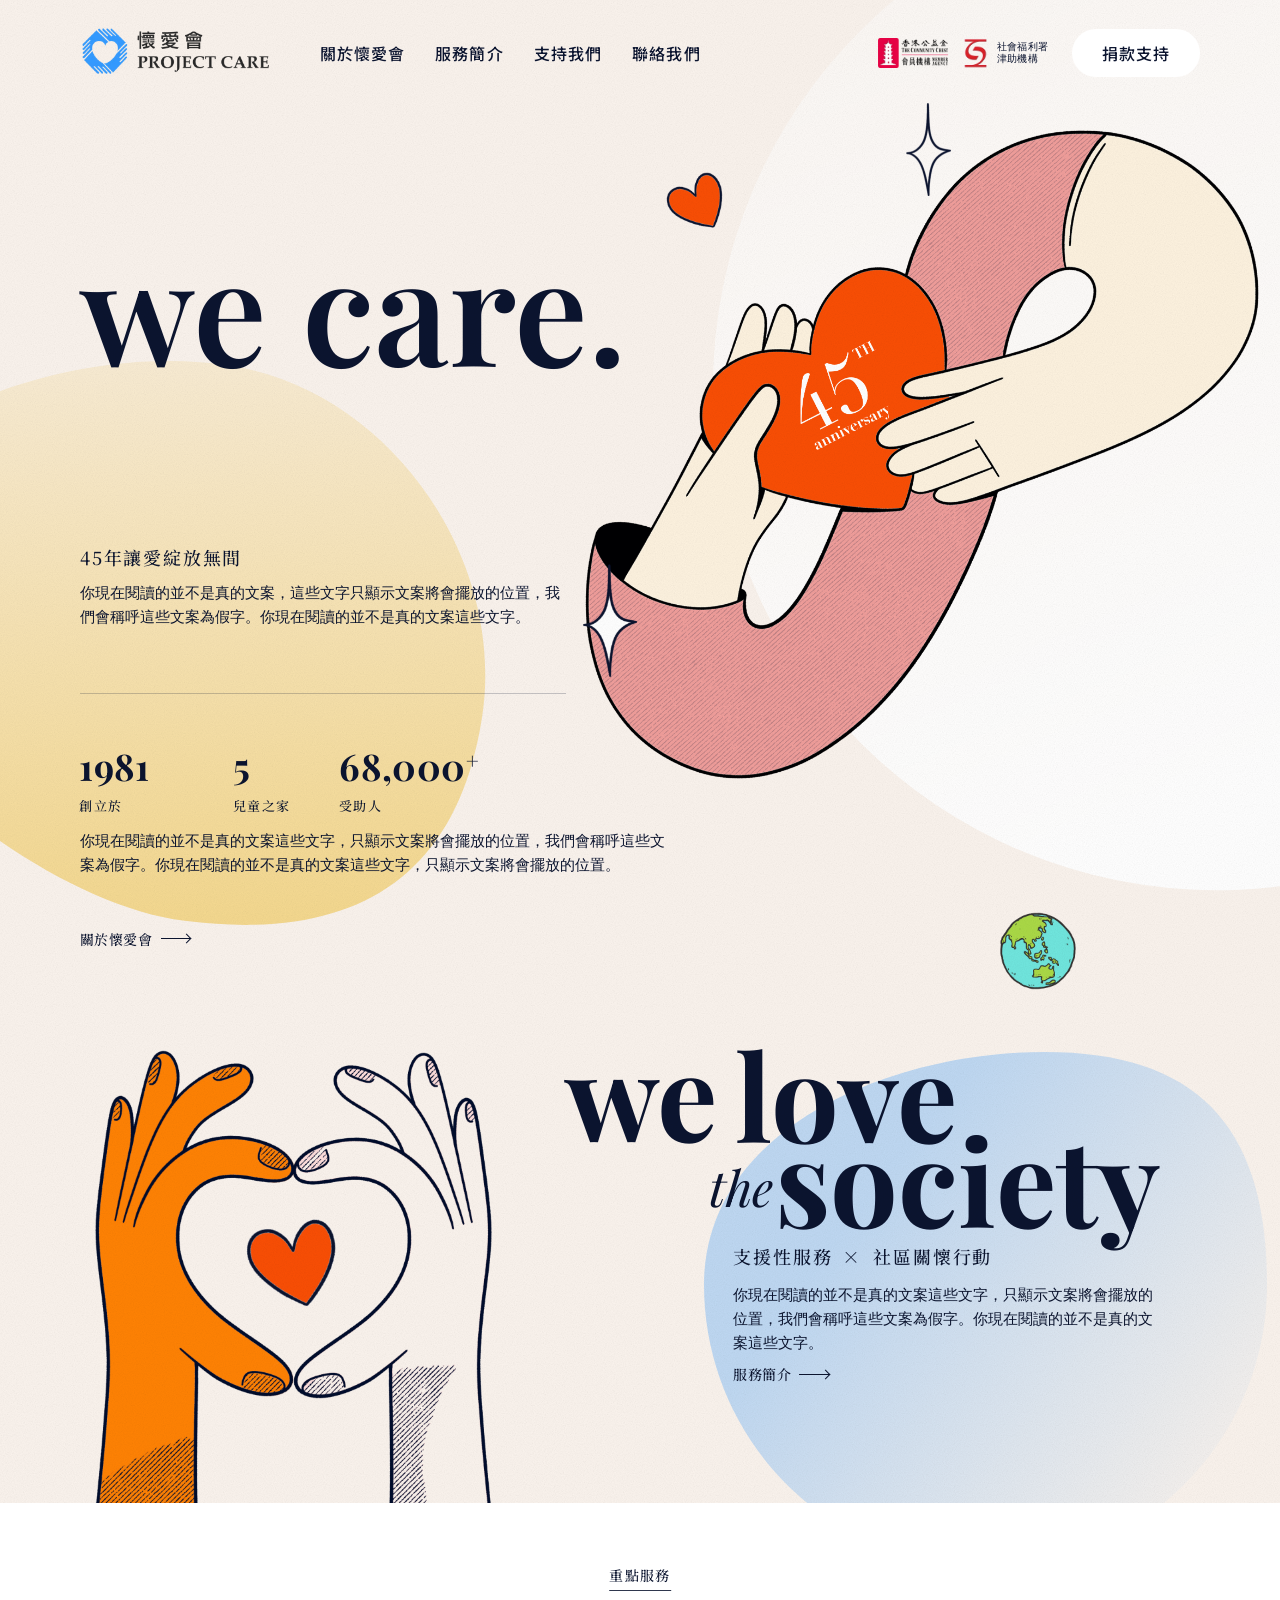
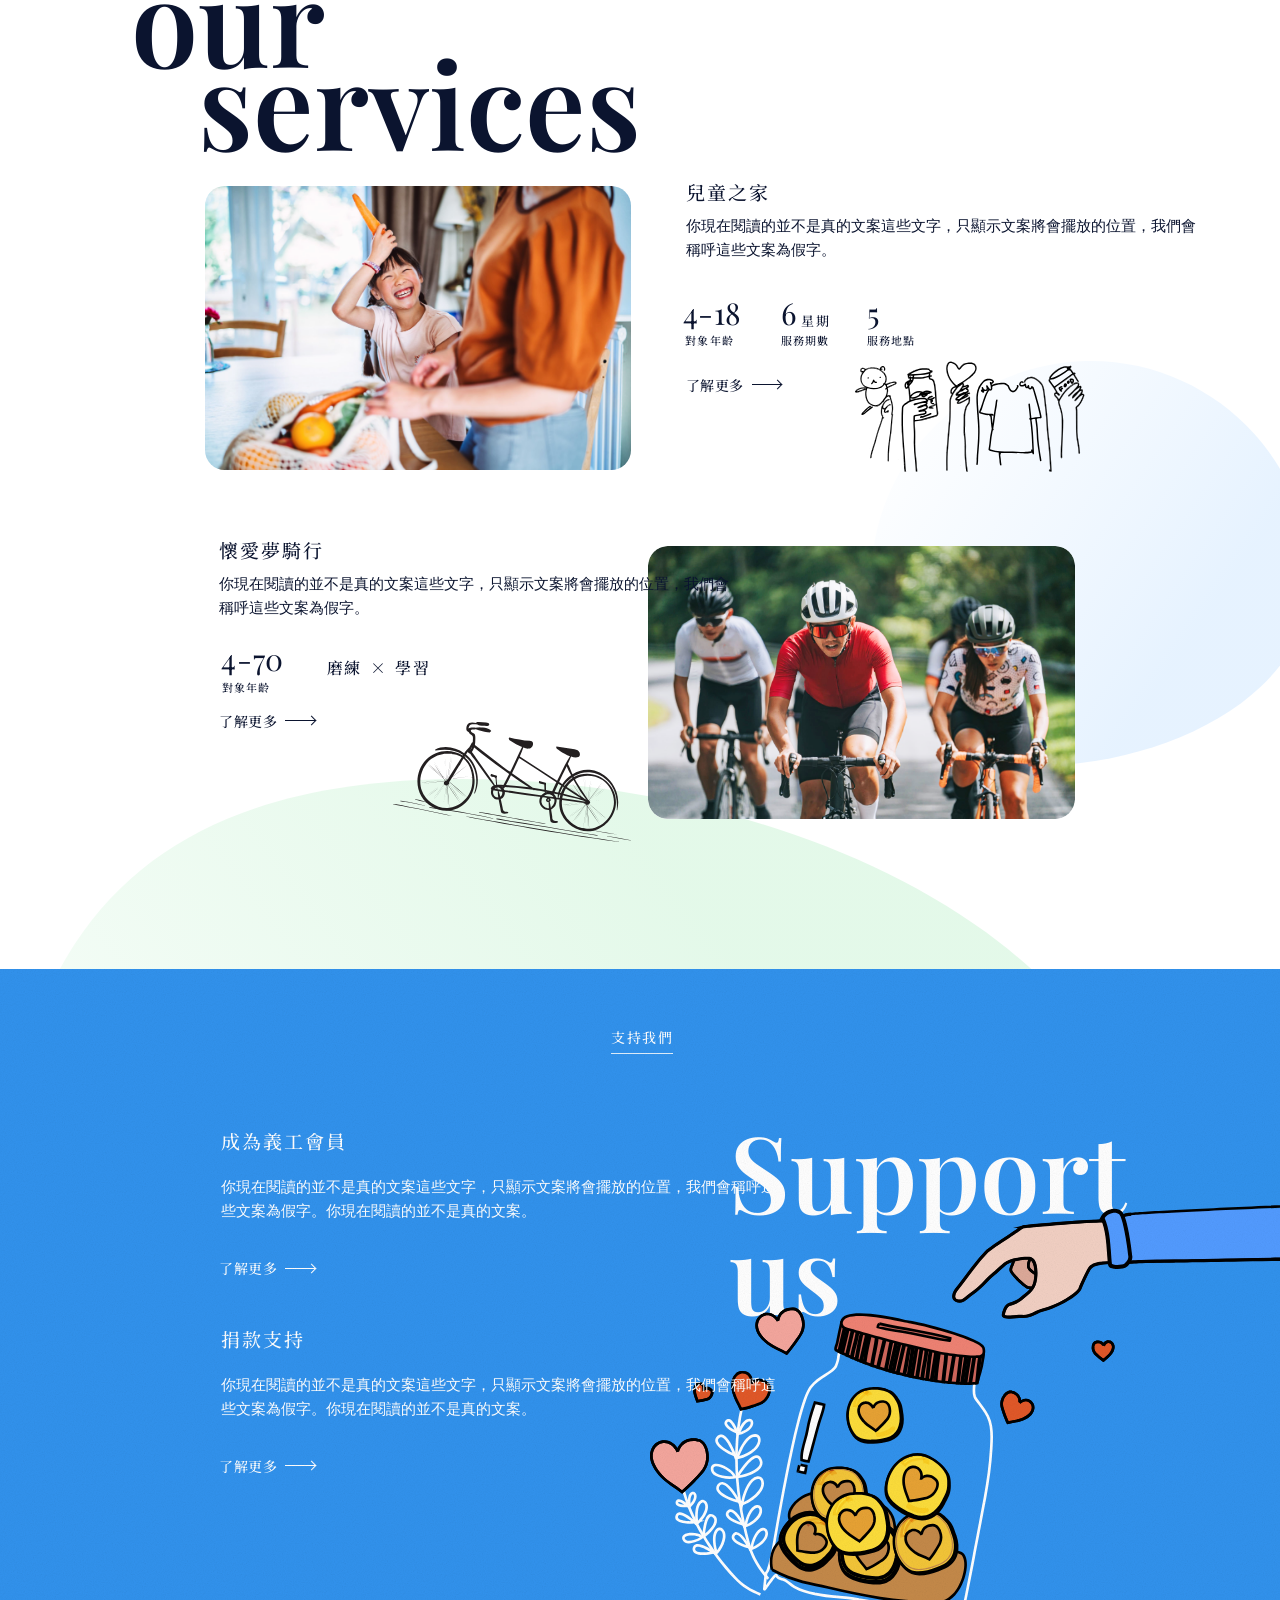
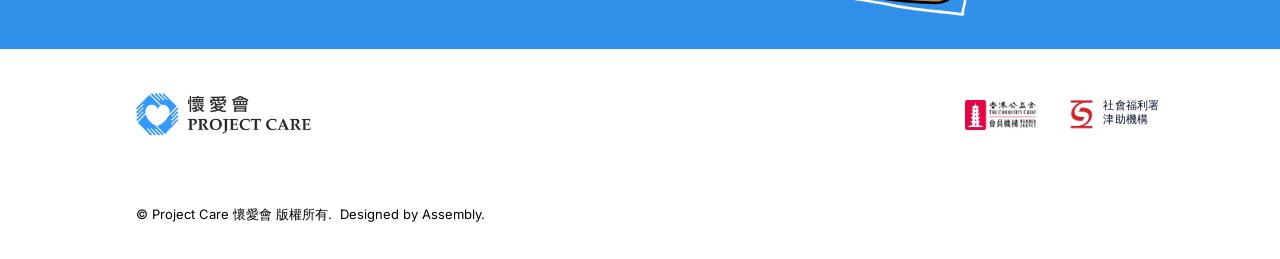
==== index.html @ 8fca8e09 "V0.1" ====
<!DOCTYPE html>
<html lang="zh-Hant">
<head>
  <meta charset="UTF-8" />
  <meta name="viewport" content="width=device-width, initial-scale=1.0" />
  <meta name="theme-color" content="#ffffff" />
  <title>懷愛會 Project Care</title>
  <meta name="description" content="懷愛會 Project Care — 45 年讓愛綻放無間。支援性服務 × 社區關懷行動。" />
  <link rel="preconnect" href="https://fonts.googleapis.com" />
  <link rel="preconnect" href="https://fonts.gstatic.com" crossorigin />
  <link href="https://fonts.googleapis.com/css2?family=Playfair+Display:ital,wght@0,400;0,500;0,600;0,700;1,400;1,500&family=Inter:wght@300;400;500&family=Noto+Serif+HK:wght@400;500;700&family=Noto+Sans+HK:wght@400;500;700&display=swap" rel="stylesheet" />
  <link rel="stylesheet" href="style.css?v=4.2" />
</head>
<body>

  <div class="stage">

    <!-- ============================================================
         NAV
         ============================================================ -->
    <header class="nav">
      <div class="nav__inner">
        <a href="#" class="nav__logo" aria-label="懷愛會 Project Care 主頁">
          <img src="assets/img/logo.png" alt="懷愛會 Project Care" />
        </a>
        <nav class="nav__menu" aria-label="主選單">
          <a href="#about">關於懷愛會</a>
          <a href="#services">服務簡介</a>
          <a href="#support">支持我們</a>
          <a href="#contact">聯絡我們</a>
        </nav>
        <div class="nav__right">
          <div class="nav__partners">
            <img src="assets/img/logo-chest.png" alt="香港公益金 會員機構" class="nav__partner" />
            <span class="nav__partner-pair">
              <img src="assets/img/logo-swd.png" alt="" />
              <span class="nav__partner-txt">社會福利署<br>津助機構</span>
            </span>
          </div>
          <a href="#support" class="nav__cta">捐款支持</a>
        </div>
        <!-- mobile-only hamburger (≤767px) -->
        <button class="nav__burger" type="button" aria-label="選單" aria-expanded="false" aria-controls="nav-mobile">
          <span></span><span></span><span></span>
        </button>
      </div>
      <!-- mobile dropdown panel -->
      <nav class="nav__mobile" id="nav-mobile" aria-label="行動版選單">
        <a href="#about">關於懷愛會</a>
        <a href="#services">服務簡介</a>
        <a href="#support">支持我們</a>
        <a href="#contact">聯絡我們</a>
        <a href="#support" class="nav__mobile-cta">捐款支持</a>
      </nav>
    </header>

    <!-- ============================================================
         LANDING / HERO
         ============================================================ -->
    <section class="sec sec--landing paper" id="about">
      <!-- full-bleed background blobs: positioned on the 1920 grid but allowed
           to bleed past the centred canvas at viewports wider than 1920 -->
      <div class="bleed" aria-hidden="true">
        <div class="bleed__canvas">
          <img class="img i-color3" src="assets/img/color_03.svg" alt="" />
          <img class="img i-color1" src="assets/img/color_01.svg" alt="" />
          <img class="img i-color2" src="assets/img/color_02.svg" alt="" />
        </div>
      </div>
      <div class="sec__inner">
      <img class="img i-star1" src="assets/img/star_01.svg" alt="" aria-hidden="true" />
      <img class="img i-star2" src="assets/img/star_02.svg" alt="" aria-hidden="true" />
      <img class="img i-heart" src="assets/img/heart.png" alt="" aria-hidden="true" />
      <img class="img i-earth" src="assets/img/earth.png" alt="" aria-hidden="true" />

      <!-- display typography (Playfair Display web font) -->
      <div class="disp e-wecare">we care.</div>

      <img class="img i-hero-hand" src="assets/img/hand_01.png" alt="一對手捧住心形，心形上印有 45th anniversary" />

      <h2 class="t ming e-intro-sub">45年讓愛綻放無間</h2>
      <p class="t sans e-intro-b1">你現在閱讀的並不是真的文案，這些文字只顯示文案將會擺放的位置，我們會稱呼這些文案為假字。你現在閱讀的並不是真的文案這些文字。</p>
      <span class="e-intro-div div-line"></span>

      <div class="m-stats">
        <div class="m-stat">
          <span class="t num e-stat1n">1981</span>
          <span class="t ming e-stat1l">創立於</span>
        </div>
        <div class="m-stat">
          <span class="t num e-stat2n">5</span>
          <span class="t ming e-stat2l">兒童之家</span>
        </div>
        <div class="m-stat">
          <span class="t num e-stat3n">68,000<span class="plus">+</span></span>
          <span class="t ming e-stat3l">受助人</span>
        </div>
      </div>

      <p class="t sans e-intro-b2">你現在閱讀的並不是真的文案這些文字，只顯示文案將會擺放的位置，我們會稱呼這些文案為假字。你現在閱讀的並不是真的文案這些文字，只顯示文案將會擺放的位置。</p>
      <a class="t ming lnk e-intro-about" href="#about">關於懷愛會<span class="arr"></span></a>

      <div class="m-wl-typo">
        <div class="disp e-wl-we">we</div>
        <div class="disp e-wl-love">love</div>
        <div class="disp e-wl-the">the</div>
        <div class="disp e-wl-society">society</div>
      </div>
      <div class="m-tags">
        <span class="t ming e-wl-tag tag-x">支援性服務</span>
        <span class="t ming e-wl-tag2">社區關懷行動</span>
      </div>
      <p class="t sans e-wl-body">你現在閱讀的並不是真的文案這些文字，只顯示文案將會擺放的位置，我們會稱呼這些文案為假字。你現在閱讀的並不是真的文案這些文字。</p>
      <a class="t ming lnk e-wl-link" href="#services">服務簡介<span class="arr"></span></a>

      <img class="img i-hands" src="assets/img/hero-graphic.png" alt="一對手砌成心形" />
      </div>
    </section>

    <!-- ============================================================
         OUR SERVICES
         ============================================================ -->
    <section class="sec sec--services" id="services">
      <!-- background blobs in a bleed layer so they extend past the 1920
           canvas (not clipped by .sec__inner) at viewports wider than 1920 -->
      <div class="bleed" aria-hidden="true">
        <div class="bleed__canvas">
          <img class="img i-color5" src="assets/img/color_05.svg" alt="" />
          <img class="img i-color4" src="assets/img/color_04.svg" alt="" />
        </div>
      </div>
      <div class="sec__inner">
      <span class="t ming e-svc-label label-line">重點服務</span>
      <div class="disp e-our">our</div>
      <div class="disp e-services">services</div>

      <!-- card 1 -->
      <img class="img photo i-photo-kids" src="assets/img/photo-kids.png" alt="兒童之家的小朋友" />
      <h3 class="t ming e-c1-h">兒童之家</h3>
      <p class="t sans e-c1-b">你現在閱讀的並不是真的文案這些文字，只顯示文案將會擺放的位置，我們會稱呼這些文案為假字。</p>
      <div class="m-c1-stats">
        <div class="m-stat">
          <span class="t num e-c1-s1">4-18</span>
          <span class="t ming e-c1-l1">對象年齡</span>
        </div>
        <div class="m-stat">
          <span class="t num e-c1-s2">6</span>
          <span class="t ming e-c1-star">星期</span>
          <span class="t ming e-c1-l2">服務期數</span>
        </div>
        <div class="m-stat">
          <span class="t num e-c1-s3">5</span>
          <span class="t ming e-c1-l3">服務地點</span>
        </div>
      </div>
      <img class="img i-svc-family" src="assets/img/svc-family.svg" alt="" aria-hidden="true" />
      <a class="t ming lnk e-c1-link" href="#services">了解更多<span class="arr"></span></a>

      <!-- card 2 -->
      <img class="img photo i-photo-cycling" src="assets/img/photo-cycling.png" alt="懷愛夢騎行" />
      <h3 class="t ming e-c2-h">懷愛夢騎行</h3>
      <p class="t sans e-c2-b">你現在閱讀的並不是真的文案這些文字，只顯示文案將會擺放的位置，我們會稱呼這些文案為假字。</p>
      <div class="m-c2-meta">
        <div class="m-stat">
          <span class="t num e-c2-s1">4-70</span>
          <span class="t ming e-c2-l1">對象年齡</span>
        </div>
        <span class="t ming e-c2-tag">磨練<span class="x">×</span>學習</span>
      </div>
      <img class="img i-svc-bike" src="assets/img/svc-bike.svg" alt="" aria-hidden="true" />
      <a class="t ming lnk e-c2-link" href="#services">了解更多<span class="arr"></span></a>
      </div>
    </section>

    <!-- ============================================================
         SUPPORT
         ============================================================ -->
    <section class="sec sec--support paper" id="support">
      <div class="sec__inner">
      <span class="t ming on-blue e-sup-label label-line">支持我們</span>
      <div class="disp on-blue e-sup-support">Support</div>
      <div class="disp on-blue e-sup-us">us</div>

      <!-- hand + jar: full-bleed layer so the extended arm runs off the
           right viewport edge (not clipped at the 1920 canvas) -->
      <div class="bleed bleed--front" aria-hidden="true">
        <div class="bleed__canvas">
          <img class="img i-jar" src="assets/img/support-jar.svg" alt="" />
        </div>
      </div>

      <h3 class="t ming on-blue e-sup-i1h">成為義工會員</h3>
      <p class="t sans on-blue e-sup-i1b">你現在閱讀的並不是真的文案這些文字，只顯示文案將會擺放的位置，我們會稱呼這些文案為假字。你現在閱讀的並不是真的文案。</p>
      <a class="t ming lnk on-blue e-sup-i1l" href="#contact">了解更多<span class="arr"></span></a>

      <h3 class="t ming on-blue e-sup-i2h">捐款支持</h3>
      <p class="t sans on-blue e-sup-i2b">你現在閱讀的並不是真的文案這些文字，只顯示文案將會擺放的位置，我們會稱呼這些文案為假字。你現在閱讀的並不是真的文案。</p>
      <a class="t ming lnk on-blue e-sup-i2l" href="#contact">了解更多<span class="arr"></span></a>
      </div>
    </section>

    <!-- ============================================================
         FOOTER
         ============================================================ -->
    <footer class="sec sec--footer" id="contact">
      <div class="sec__inner">
      <a href="#" class="img i-foot-logo" aria-label="懷愛會 Project Care">
        <img src="assets/img/logo.png" alt="懷愛會 Project Care" />
      </a>
      <div class="m-foot-row">
        <img class="img i-foot-chest" src="assets/img/logo-chest.png" alt="香港公益金 會員機構" />
        <img class="img i-foot-swd" src="assets/img/logo-swd.png" alt="" />
        <span class="t sans e-foot-swd-t">社會福利署<br>津助機構</span>
      </div>
      <p class="t sans e-foot-copy">© Project Care 懷愛會 版權所有.&nbsp;&nbsp;Designed by Assembly.</p>
      </div>
    </footer>

  </div>

  <script src="script.js?v=3.0"></script>
</body>
</html>
---- style.css ----
/* =================================================================
   Project Care — Homepage
   Fixed 1920px desktop canvas. Each section's .sec__inner is the
   container-query context, capped at max-width 1920px and centred;
   elements are placed in % of that canvas and sized in cqw (1cqw = 1%
   of the canvas) so the layout scales as one unit below 1920px and
   freezes at 1920px (only the section background colour then extends).
   Display typography + numbers = Playfair Display (live web font, on the
   grid for alignment). Chinese headings/labels = Noto Serif HK. Body
   text = Inter.
   ================================================================= */

:root{
  --navy:#0b142f;
  --orange:#f14b05;
  --brand:#ff6200;
  --blue:#3192ed;
  --cream:#faf3ed;
  --ink-soft:rgba(11,20,47,.55);

  /* ---- RESPONSIVE GRID STANDARD ----
     5 tiers. --margin / --gutter are % of the section canvas so the grid
     and every element placed on it stay aligned as the canvas scales
     within a tier; --cols drives the column-guide overlay (press "G").
       XL  >=1920   12col  margin 204px(10.625%)  gutter 25px(1.302%)
       L   1440-1919 12col  margin 10.625%          gutter 1.302%
       M   1024-1439  8col  margin  6.25%           gutter 1.667%
       S    768-1023  6col  margin  6.25%           gutter 2.083%
       XS    <=767    4col  margin 20px             gutter 15px  (flow) */
  --cols:12;
  --margin:10.625%;
  --gutter:1.302%;
}
@media (max-width:1439px){ :root{ --cols:8; --margin:6.25%; --gutter:1.667%; } }
@media (max-width:1023px){ :root{ --cols:6; --margin:6.25%; --gutter:2.083%; } }

*{margin:0;padding:0;box-sizing:border-box}
html{ -webkit-text-size-adjust:100%; }
body{ background:var(--cream); color:var(--navy); font-family:"Inter",system-ui,sans-serif; }

/* The design is a fixed 1920px canvas. The layout itself is capped at
   1920px (.sec__inner) and centered, so it never upscales / zooms past
   1920px — at >1920 only the section background colour extends to fill
   the viewport. Below 1920px the canvas scales down proportionally
   (1cqw = 1% of the capped canvas), preserving the 1920 grid
   (204px margins = 10.625%, 25px gutter). */
.stage{
  position:relative; width:100%;
  background:var(--cream); overflow:hidden;
}

/* ---- sections : full-bleed background colour, centred 1920 canvas ---- */
.sec{ position:relative; width:100%; overflow:hidden; }
/* the capped, centred canvas that owns the container-query context.
   aspect-ratio reproduces the Figma frame heights and, once width hits
   1920px, the height is frozen too. */
.sec__inner{
  position:relative; width:100%; max-width:1920px; margin:0 auto;
  container-type:inline-size; overflow:hidden;
}
.sec--landing { background:var(--cream); }
.sec--services{ background:#fff; }
.sec--support { background:var(--blue); }
.sec--footer  { background:#fff; }
.sec--landing  .sec__inner{ aspect-ratio:1920 / 2254; }
.sec--services .sec__inner{ aspect-ratio:1920 / 1600; }
.sec--support  .sec__inner{ aspect-ratio:1920 / 842;  }
.sec--footer   .sec__inner{ aspect-ratio:1920 / 315;  }

/* ---- positioned primitives ---- */
.t{ position:absolute; line-height:1; color:var(--navy); z-index:3; }
.img{ position:absolute; display:block; z-index:1; }
img.img{ height:auto; }
.i-star1,.i-star2{ z-index:3; }   /* sparkles sit above the hero hand */
a.img img,.nav__logo img{ display:block; width:100%; height:auto; }
.photo{ object-fit:cover; border-radius:1.55cqw; }

/* ---- type roles ---- */
.num{ font-family:"Playfair Display",serif; font-weight:700; letter-spacing:.01em; white-space:nowrap; }
.ming{ font-family:"Noto Serif HK",serif; font-weight:500; letter-spacing:.1em; white-space:nowrap; }
.sans{ font-family:"Inter",sans-serif; font-weight:400; line-height:1.667; white-space:normal; }
.on-blue{ color:#fff; }
.lnk.on-blue{ color:#fff; }   /* keep arrow-links white on the blue support section */

/* arrow-link Chinese tracking is looser in the design */
.lnk.ming{ letter-spacing:.03em; }

/* ---- display typography (Playfair Display web font, replaces typo-*.svg) ---- */
.disp{ position:absolute; font-family:"Playfair Display",serif; font-weight:600;
  line-height:1.33; color:var(--navy); white-space:nowrap; z-index:3; }
.disp.on-blue{ color:#fff; }

/* "+" on the 68,000 stat — sits at the number's tail, raised */
.num .plus{ font-size:.6em; vertical-align:.55em; font-weight:700; margin-left:.04em; }

/* "×" connector between two tags — same ink as the text */
.tag-x::after{ content:"×"; color:currentColor; margin:0 .55em; font-weight:400; }

/* ---- arrow link ---- */
.lnk{ display:inline-flex; align-items:center; gap:.6em; text-decoration:none; color:inherit; white-space:nowrap; }
.lnk .arr{ position:relative; display:inline-block; width:2.1em; height:1px; background:currentColor; }
.lnk .arr::after{ content:""; position:absolute; right:0; top:-3px; width:6px; height:6px; border-top:1px solid currentColor; border-right:1px solid currentColor; transform:rotate(45deg); }
.lnk:hover .arr{ width:2.7em; transition:width .25s ease; }

/* ---- divider + label line ---- */
.div-line{ position:absolute; height:1px; background:rgba(11,20,47,.22); z-index:3; }
/* section title: text on top, short centred line underneath */
.label-line{ display:inline-flex; flex-direction:column; align-items:center; }
.label-line::after{ content:""; width:100%; height:1px; background:currentColor; margin-top:.6em; opacity:.85; }

/* ---- paper texture overlay (Figma "filter mask") ---- */
.paper::after{
  content:""; position:absolute; inset:0; z-index:5; pointer-events:none;
  opacity:.14; mix-blend-mode:multiply;
  background-image:url("data:image/svg+xml,%3Csvg xmlns='http://www.w3.org/2000/svg' width='200' height='200'%3E%3Cfilter id='n'%3E%3CfeTurbulence type='fractalNoise' baseFrequency='0.9' numOctaves='2' stitchTiles='stitch'/%3E%3CfeColorMatrix type='saturate' values='0'/%3E%3C/filter%3E%3Crect width='100%25' height='100%25' filter='url(%23n)'/%3E%3C/svg%3E");
  background-size:200px 200px;
}

/* =================================================================
   NAV
   ================================================================= */
.nav{ position:absolute; top:0; left:0; right:0; z-index:50; display:flex; justify-content:center; }
.nav__inner{ width:100%; max-width:1920px; container-type:inline-size; display:flex; align-items:center; padding:1.15cqw 10.625% 0; }
.nav__logo img{ height:4.27cqw; }
.nav__menu{ display:flex; gap:2.083cqw; margin-left:2.8cqw; }
.nav__menu a{ font:500 .9375cqw/1 "Noto Sans HK","Inter",sans-serif; letter-spacing:.07em; color:var(--navy); text-decoration:none; }
.nav__menu a:hover{ color:var(--orange); }
.nav__right{ margin-left:auto; display:flex; align-items:center; gap:1.4cqw; }
.nav__partners{ display:flex; align-items:center; gap:1cqw; }
.nav__partner{ height:1.95cqw; }
.nav__partner-pair{ display:flex; align-items:center; gap:.45cqw; }
.nav__partner-pair img{ height:2.05cqw; }
.nav__partner-txt{ font:500 .57cqw/1.18 "Inter"; color:var(--navy); text-transform:uppercase; letter-spacing:.02em; }
.nav__cta{ display:inline-flex; align-items:center; justify-content:center;
  width:6.875cqw; height:2.708cqw;                 /* 132 × 52px */
  font:500 .9375cqw/1 "Noto Sans HK","Inter",sans-serif; letter-spacing:.07em;
  color:var(--navy); text-decoration:none; background:#fff;
  border-radius:2em; transition:.2s; }
.nav__cta:hover{ background:var(--navy); color:#fff; }

/* =================================================================
   LANDING / HERO   (1920 x 2254)
   ================================================================= */
/* display words — Playfair Display, placed + sized on the 1920 grid (px/19.2 = cqw) */
.e-wecare   {left:10.885%;top:13.887%;font-size:11.458cqw;font-weight:600;line-height:1.332;}
.e-wl-we    {left:44.167%;top:67.169%;font-size:9.375cqw;font-weight:700;line-height:1.388;}
.e-wl-love  {left:57.396%;top:67.214%;font-size:9.375cqw;font-weight:700;line-height:1.392;}
.e-wl-society{left:60.573%;top:72.85%;font-size:9.375cqw;font-weight:700;line-height:1.390;}
.e-wl-the   {left:55.417%;top:76.708%;font-size:3.854cqw;font-weight:400;font-style:italic;line-height:1.378;}

.e-intro-sub{left:10.625%;top:36.466%;font-size:1.302cqw;letter-spacing:.1em;}
.e-intro-b1{left:10.625%;top:38.687%;width:18.698%;font-size:.781cqw;}
.e-intro-div{left:10.625%;top:46.140%;width:18.698%;}
.e-stat1n{left:10.573%;top:49.778%;font-size:2.865cqw;}
.e-stat1l{left:10.573%;top:53.150%;font-size:.938cqw;}
.e-stat2n{left:22.552%;top:49.690%;font-size:2.865cqw;}
.e-stat2l{left:22.552%;top:53.150%;font-size:.938cqw;}
.e-stat3n{left:30.573%;top:49.778%;font-size:2.865cqw;}
.e-stat3l{left:30.625%;top:53.150%;font-size:.938cqw;}
.e-intro-b2{left:10.625%;top:55.146%;width:32.031%;font-size:.781cqw;}
.e-intro-about{left:10.573%;top:58.516%;font-size:.938cqw;}

.e-wl-tag{left:57.292%;top:83.005%;font-size:1.510cqw;}
.e-wl-tag2{left:68.229%;top:83.005%;font-size:1.510cqw;}
.e-wl-body{left:57.292%;top:85.359%;width:25.365%;font-size:.781cqw;}
.e-wl-link{left:57.292%;top:88.685%;font-size:.938cqw;}

.i-hero-hand{left:45%;top:7%;width:54%;z-index:2;}  /* hero hand + 45th heart, full image (not cut at right) */
.i-hands{left:2.708%;top:69.077%;width:42.135%;}             /* lower "we love society" hands */
/* decorative sparkles, floating heart + globe (split from visual.png) */
.i-star1{left:70.781%;top:6.877%;width:3.490%;}              /* sparkle, upper-right */
.i-star2{left:45.521%;top:37.533%;width:4.219%;}             /* sparkle, mid-left */
.i-heart{left:51.763%;top:11.281%;width:5.128%;z-index:1;}   /* small floating heart, top */
.i-earth{left:77.708%;top:60.426%;width:6.719%;z-index:2;}   /* globe, between the two hand graphics */

/* ---- full-bleed background blobs ----
   .bleed clips to the section (= viewport width); .bleed__canvas reproduces
   the centred 1920 grid (max-width + cqw) WITHOUT clipping, so blobs sit at
   their design % positions and scale on the grid, yet are free to extend past
   the 1920 canvas edge and bleed to the viewport edge above 1920px. */
.bleed{ position:absolute; inset:0; z-index:0; overflow:hidden; pointer-events:none; }
/* a bleed layer that paints ABOVE the section's text (e.g. support hand) */
.bleed--front{ z-index:2; }
/* No max-width cap: above 1920px the bleed layer keeps filling the viewport
   so the background blobs + support hand continue to the screen edge instead
   of stopping at the frozen 1920 canvas. (≤1920 is unaffected — the canvas
   already equals the viewport there.) */
.bleed__canvas{ position:absolute; top:0; left:50%; transform:translateX(-50%);
  width:100%; height:100%; container-type:inline-size; }
.bleed .img{ z-index:0; }
.i-color1{left:-15%;top:24%;width:53%;}        /* yellow #F4D789 — mid-left behind stats, bleeds left */
.i-color2{left:55%;top:70%;width:44%;}         /* blue — society blob, lower-right */
.i-color3{left:55.69%;top:-7.81%;width:78.77%;} /* white glow — upper-right */

/* =================================================================
   OUR SERVICES   (1920 x 1600)
   ================================================================= */
/* services background shapes (split into two SVGs) */
.i-color5{left:0;top:82.149%;width:91.238%;z-index:0;}        /* green blob — bottom-left */
.i-color4{left:68.012%;top:42.947%;width:34.427%;z-index:0;}  /* blue circle — right, bleeds off the canvas edge */
.e-our     {left:10.208%;top:3.375%;font-size:9.375cqw;font-weight:600;line-height:1.333;}
.e-services{left:15.469%;top:11.188%;font-size:9.375cqw;font-weight:600;line-height:1.333;}
.e-svc-label{left:50%;transform:translateX(-50%);top:6.06%;font-size:1.042cqw;letter-spacing:.1em;}

/* card stat numbers use the lighter Playfair Regular cut */
.e-c1-s1,.e-c1-s2,.e-c1-s3,.e-c2-s1{ font-weight:400; letter-spacing:.02em; }

.i-photo-kids{left:15.990%;top:26.500%;width:33.333%;height:25.625%;}
.e-c1-h{left:53.594%;top:26.184%;font-size:1.510cqw;}
.e-c1-b{left:53.594%;top:29.188%;width:23.073%;font-size:.781cqw;}
.e-c1-s1{left:53.333%;top:33.188%;font-size:2.344cqw;}
.e-c1-s2{left:60.990%;top:33.188%;font-size:2.344cqw;}
.e-c1-s3{left:67.708%;top:33.188%;font-size:2.344cqw;}
.e-c1-star{left:62.604%;top:34.688%;font-size:.938cqw;}
.e-c1-l1{left:53.542%;top:36.686%;font-size:.625cqw;}
.e-c1-l2{left:60.990%;top:36.686%;font-size:.625cqw;}
.e-c1-l3{left:67.708%;top:36.686%;font-size:.625cqw;}
.e-c1-link{left:53.594%;top:39.750%;font-size:.938cqw;}
.i-svc-family{left:66.794%;top:35.500%;width:18.065%;}

.i-photo-cycling{left:50.625%;top:60.250%;width:33.333%;height:25.625%;}
.e-c2-h{left:17.135%;top:59.746%;font-size:1.510cqw;}
.e-c2-b{left:17.135%;top:62.750%;width:23.073%;font-size:.781cqw;}
.e-c2-s1{left:17.292%;top:67.125%;font-size:2.344cqw;}
.e-c2-tag{left:25.521%;top:68.750%;font-size:1.198cqw;}
.e-c2-tag .x{ color:currentColor; margin:0 .5em; }
.e-c2-l1{left:17.344%;top:70.811%;font-size:.625cqw;}
.e-c2-link{left:17.135%;top:73.310%;font-size:.938cqw;}
.i-svc-bike{left:30.677%;top:76.750%;width:18.646%;}

/* =================================================================
   SUPPORT   (1920 x 842)
   ================================================================= */
/* sits behind the jar/hand graphic (z-index below .i-jar) */
.e-sup-support{left:56.979%;top:19.240%;font-size:8.333cqw;font-weight:600;line-height:1.331;z-index:1;}
.e-sup-us     {left:56.979%;top:34.086%;font-size:8.333cqw;font-weight:600;line-height:1.331;z-index:1;}
.e-sup-label{left:47.760%;top:9.026%;font-size:1.042cqw;}
.e-sup-i1h{left:17.292%;top:23.865%;font-size:1.510cqw;}
.e-sup-i1b{left:17.292%;top:30.285%;width:24.323%;font-size:.781cqw;}
.e-sup-i1l{left:17.135%;top:39.200%;font-size:.938cqw;}
.e-sup-i2h{left:17.292%;top:52.962%;font-size:1.510cqw;}
.e-sup-i2b{left:17.292%;top:59.382%;width:24.323%;font-size:.781cqw;}
.e-sup-i2l{left:17.135%;top:68.300%;font-size:.938cqw;}
/* hand + jar graphic — sized on the 1920 grid (1465.67px wide); lives in a
   front bleed layer so the arm runs off the right viewport edge (uncropped) */
.i-jar{left:50.781%;top:33.014%;width:76.337%;}

/* =================================================================
   FOOTER   (1920 x 315)
   ================================================================= */
.i-foot-logo{left:10.469%;top:19.048%;width:14.635%;}
.e-foot-copy{left:10.625%;top:73.651%;font-size:.781cqw;color:#000;}
.i-foot-chest{left:75.417%;top:24.127%;width:5.521%;}
.i-foot-swd{left:83.177%;top:23.175%;width:2.604%;}
.e-foot-swd-t{left:86.198%;top:24%;font-size:.68cqw;line-height:1.2;font-weight:500;text-transform:uppercase;letter-spacing:.02em;white-space:normal;}

/* =================================================================
   GROUPING WRAPPERS
   On desktop these generate NO box (display:contents), so the absolutely
   positioned children inside them resolve exactly as before against
   .sec__inner — desktop layout is byte-for-byte unchanged. They only
   become real flex rows/columns under the mobile breakpoint below.
   ================================================================= */
.m-stats,.m-stat,.m-tags,.m-wl-typo,
.m-c1-stats,.m-c2-meta,.m-foot-row{ display:contents; }

/* mobile-only nav controls — hidden on desktop */
.nav__burger,.nav__mobile{ display:none; }

/* =================================================================
   NAV (768–1919px) — stop scaling with the canvas. Below 1920 the
   logo / menu / CTA hold a FIXED size and the bar just pulls inward to
   the tier's grid margin (var(--margin)), instead of shrinking via cqw.
   ================================================================= */
@media (min-width:768px) and (max-width:1919px){
  .nav__inner{ padding:24px var(--margin) 0; }
  .nav__logo img{ height:58px; }
  .nav__menu{ gap:30px; margin-left:40px; }
  .nav__menu a{ font-size:16px; }
  .nav__right{ gap:24px; }
  .nav__partner{ height:30px; }
  .nav__partner-pair img{ height:32px; }
  .nav__partner-txt{ font-size:10px; }
  .nav__cta{ width:128px; height:48px; font-size:16px; }
}
@media (min-width:768px) and (max-width:1023px){
  /* not enough room for the partner logos at tablet width */
  .nav__partners{ display:none; }
  .nav__menu{ gap:22px; margin-left:24px; }
  .nav__logo img{ height:52px; }
}

/* =================================================================
   TIER M — LAPTOP / SMALL DESKTOP (1024–1439px) · 8 columns
   The 1920 composition is kept, but body / label / nav / link text is
   stepped up to fixed readable px (it would otherwise scale to ~8px),
   text boxes are widened to absorb the larger type, and the left column
   is nudged onto the 8-col margin (6.25%). Display type + graphics keep
   their proportional (cqw/%) scaling.
   ================================================================= */
@media (min-width:1024px) and (max-width:1439px){
  /* ---- LANDING ---- */
  .e-wecare{ left:6.25%; }
  .e-intro-sub{ left:6.25%; font-size:18px; }
  .e-intro-b1{ left:6.25%; width:38%; font-size:14.5px; }
  .e-intro-div{ left:6.25%; width:38%; }
  .e-stat1n{ left:6.2%; }     .e-stat1l{ left:6.2%;  font-size:13px; }
  .e-stat2n{ left:18.2%; }    .e-stat2l{ left:18.2%; font-size:13px; }
  .e-stat3n{ left:26.5%; }    .e-stat3l{ left:26.5%; font-size:13px; }
  .e-intro-b2{ left:6.25%; width:46%; font-size:14.5px; }
  .e-intro-about{ left:6.25%; top:62%; font-size:14px; }   /* pushed down: bigger body needs room */
  .e-wl-tag,.e-wl-tag2{ font-size:18px; }
  .e-wl-body{ width:33%; font-size:14.5px; }
  .e-wl-link{ top:91%; font-size:14px; }

  /* ---- SERVICES (followers pushed below the 2-line stepped body) ---- */
  .e-svc-label{ font-size:14px; }
  .e-c1-h,.e-c2-h{ font-size:19px; }
  .e-c1-b{ width:40%; font-size:14.5px; }
  .e-c1-s1,.e-c1-s2,.e-c1-s3{ top:37%; }
  .e-c1-star{ top:38.5%; font-size:13px; }
  .e-c1-l1,.e-c1-l2,.e-c1-l3{ top:40.5%; font-size:11px; }
  .i-svc-family{ top:39.5%; }
  .e-c1-link{ top:44.5%; font-size:14px; }
  .e-c2-b{ width:40%; font-size:14.5px; }
  .e-c2-s1{ top:69.5%; }
  .e-c2-tag{ top:71%; font-size:16px; }
  .e-c2-l1{ top:73%; font-size:11px; }
  .e-c2-link{ top:76%; font-size:14px; }

  /* ---- SUPPORT (taller canvas + wider body so it stays 2 lines) ---- */
  .sec--support .sec__inner{ aspect-ratio:1920/1020; }
  .e-sup-label{ font-size:14px; }
  .e-sup-i1h,.e-sup-i2h{ font-size:19px; }
  .e-sup-i1b{ width:44%; font-size:14.5px; }
  .e-sup-i1l{ top:43%; font-size:14px; }
  .e-sup-i2b{ width:44%; font-size:14.5px; }
  .e-sup-i2l{ top:72%; font-size:14px; }

  /* ---- FOOTER ---- */
  .e-foot-copy{ font-size:13px; }
  .e-foot-swd-t{ font-size:11px; }
}

/* =================================================================
   TIER L — DESKTOP (1440–1919px) · 12 columns
   Composition unchanged from 1920; only the smallest text (body, tiny
   card labels, partner text) is stepped up so it stays readable when the
   canvas scales down toward 1440.
   ================================================================= */
@media (min-width:1440px) and (max-width:1919px){
  /* body stepped to 14px + boxes widened to stay ~2 lines, followers nudged
     down a touch so the slightly taller text never reaches the buttons/stats */
  .e-intro-b1{ width:25%; font-size:14px; }
  .e-intro-b2{ width:43%; font-size:14px; }
  .e-wl-body{ width:34%; font-size:14px; }
  .e-wl-link{ top:90.5%; }
  .e-c1-b{ width:31%; font-size:14px; }
  .e-c1-s1,.e-c1-s2,.e-c1-s3{ top:35.5%; }
  .e-c1-star{ top:37%; }
  .e-c1-l1,.e-c1-l2,.e-c1-l3{ top:39%; font-size:11px; }
  .i-svc-family{ top:38%; }
  .e-c1-link{ top:42.5%; }
  .e-c2-b{ width:31%; font-size:14px; }
  .e-c2-s1{ top:68%; }
  .e-c2-tag{ top:69.5%; }
  .e-c2-l1{ top:71.5%; font-size:11px; }
  .e-c2-link{ top:74.5%; }
  .e-sup-i1b{ width:32%; font-size:14px; }
  .e-sup-i1l{ top:42%; }
  .e-sup-i2b{ width:32%; font-size:14px; }
  .e-sup-i2l{ top:71%; }
  .e-foot-copy{ font-size:13px; }
}

/* =================================================================
   TIER S — TABLET (768–1023px) · 6 columns
   Same strategy as M but with slightly larger type (the canvas is
   narrower) and wider text boxes. Composition still side-by-side here;
   it only stacks to a single column at the mobile tier (≤767).
   ================================================================= */
@media (min-width:768px) and (max-width:1023px){
  /* taller service / support canvases so the 3-line stepped bodies fit
     without colliding with the stats / buttons below them */
  .sec--services .sec__inner{ aspect-ratio:1920/2000; }
  .sec--support  .sec__inner{ aspect-ratio:1920/1450; }

  /* ---- LANDING ---- */
  .e-wecare{ left:6.25%; }
  .e-intro-sub{ left:6.25%; font-size:18px; }
  .e-intro-b1{ left:6.25%; width:42%; font-size:15px; }
  .e-intro-div{ left:6.25%; width:42%; }
  .e-stat1n{ left:6.2%; }     .e-stat1l{ left:6.2%;  font-size:13px; }
  .e-stat2n{ left:19%; }      .e-stat2l{ left:19%;   font-size:13px; }
  .e-stat3n{ left:28%; }      .e-stat3l{ left:28%;   font-size:13px; }
  .e-intro-b2{ left:6.25%; top:56%; width:50%; font-size:15px; }
  .e-intro-about{ left:6.25%; top:65%; font-size:14px; }
  .e-wl-tag,.e-wl-tag2{ font-size:17px; }
  .e-wl-body{ width:36%; font-size:15px; }
  .e-wl-link{ top:94%; font-size:14px; }

  /* ---- SERVICES ---- */
  .e-svc-label{ font-size:14px; }
  .e-c1-h,.e-c2-h{ font-size:19px; }
  .e-c1-b{ width:40%; font-size:15px; }
  .e-c1-s1,.e-c1-s2,.e-c1-s3{ top:40%; }
  .e-c1-star{ top:41.5%; font-size:13px; }
  .e-c1-l1,.e-c1-l2,.e-c1-l3{ top:43.5%; font-size:11px; }
  .i-svc-family{ top:42%; }
  .e-c1-link{ top:47%; font-size:14px; }
  .e-c2-b{ width:40%; font-size:15px; }
  .e-c2-s1{ top:73%; }
  .e-c2-tag{ top:74.5%; font-size:16px; }
  .e-c2-l1{ top:76.5%; font-size:11px; }
  .e-c2-link{ top:79.5%; font-size:14px; }
  .i-svc-bike{ top:83%; }

  /* ---- SUPPORT ---- */
  .e-sup-label{ font-size:14px; }
  .e-sup-i1h,.e-sup-i2h{ font-size:19px; }
  .e-sup-i1b{ width:38%; font-size:15px; }
  .e-sup-i1l{ top:45%; font-size:14px; }
  .e-sup-i2b{ width:38%; font-size:15px; }
  .e-sup-i2l{ top:74%; font-size:14px; }

  /* ---- FOOTER ---- */
  .e-foot-copy{ font-size:13px; }
  .e-foot-swd-t{ font-size:11px; }
}

/* =================================================================
   MOBILE  (≤767px) — TRUE responsive reflow, not a scaled canvas.
   Each section drops its frozen 1920 aspect-ratio canvas and becomes a
   normal single-column flow (20px side margins, per the mobile grid).
   Positions/sizes are real px so text wraps naturally.
   ================================================================= */
@media (max-width:767px){

  /* ---- sections become flowing single columns ---- */
  .sec__inner{
    position:relative; max-width:none; width:100%;
    aspect-ratio:auto; height:auto; overflow:hidden;
    container-type:normal;
    display:flex; flex-direction:column; align-items:flex-start;
    padding:0 20px;
  }
  /* aspect-ratio:auto must be set at this specificity (0,2,0) to beat the
     desktop per-section aspect-ratio rules — otherwise the canvas height
     stays frozen and overflow:hidden clips all the reflowed content. */
  .sec--landing  .sec__inner{ aspect-ratio:auto; padding-top:96px;  padding-bottom:0; }
  .sec--services .sec__inner{ aspect-ratio:auto; padding-top:40px;  padding-bottom:48px; }
  .sec--support  .sec__inner{ aspect-ratio:auto; padding-top:40px;  padding-bottom:56px; }
  .sec--footer   .sec__inner{ aspect-ratio:auto; padding-top:40px;  padding-bottom:32px; }

  /* text + images flow inline by default; sizing handled per element */
  .t,.disp{ position:static; white-space:normal; left:auto; top:auto;
    width:auto; max-width:100%; transform:none; line-height:1.2; }
  .img{ position:static; left:auto; top:auto; width:auto; transform:none; }

  /* hide desktop background blobs (mobile uses flat section colour) */
  .bleed,.i-color4,.i-color5,.i-earth{ display:none; }

  /* hero sparkles / heart stay as small absolute accents (out of flow) */
  .i-star1{ position:absolute; right:26px;  top:124px; width:26px; z-index:4; }
  .i-star2{ position:absolute; left:24px;   top:300px; width:32px; z-index:4; }
  .i-heart{ position:absolute; right:60px;  top:150px; width:30px; z-index:4; }

  /* ---- NAV : logo + hamburger ---- */
  .nav{ display:block; }   /* desktop makes .nav a centring flex row; stack on mobile */
  .nav__inner{ max-width:none; padding:14px 20px; align-items:center; }
  .nav__menu,.nav__right{ display:none; }
  .nav__logo img{ height:40px; }
  .nav__burger{ display:flex; flex-direction:column; justify-content:center;
    gap:5px; margin-left:auto; width:34px; height:34px; padding:6px 4px;
    background:none; border:0; cursor:pointer; }
  .nav__burger span{ display:block; height:2px; width:100%; background:var(--navy);
    border-radius:2px; transition:transform .25s ease, opacity .2s ease; }
  .nav--open .nav__burger span:nth-child(1){ transform:translateY(7px) rotate(45deg); }
  .nav--open .nav__burger span:nth-child(2){ opacity:0; }
  .nav--open .nav__burger span:nth-child(3){ transform:translateY(-7px) rotate(-45deg); }
  .nav__mobile{ display:flex; flex-direction:column; gap:4px;
    max-height:0; overflow:hidden; transition:max-height .3s ease;
    background:var(--cream); padding:0 20px; }
  .nav--open .nav__mobile{ max-height:340px; padding:8px 20px 20px; }
  .nav__mobile a{ font:500 16px/1 "Noto Sans HK","Inter",sans-serif;
    letter-spacing:.07em; color:var(--navy); text-decoration:none; padding:12px 0;
    border-bottom:1px solid rgba(11,20,47,.08); }
  .nav__mobile-cta{ margin-top:12px; border:0!important; text-align:center;
    background:var(--navy); color:#fff!important; border-radius:2em; padding:14px 0!important; }

  /* ---- shared mobile type roles ---- */
  .disp{ font-size:72px; line-height:1.0; }
  .sans{ font-size:13px; line-height:1.7; width:100%; }
  .lnk{ font-size:15px; }
  .ming{ letter-spacing:.08em; }
  .label-line{ align-self:center; font-size:15px; letter-spacing:.1em; }

  /* stat columns shared layout (landing + cards) */
  .m-stats,.m-c1-stats{ display:flex; flex-direction:row; gap:14px;
    width:100%; align-items:flex-start; }
  .m-stat{ display:flex; flex-direction:column; gap:6px; flex:1 1 0; min-width:0; }
  .m-stat .num{ font-size:40px; line-height:1; }
  .m-stat .ming{ font-size:12px; letter-spacing:.04em; opacity:.85; }

  /* =====================  LANDING  ===================== */
  .e-wecare{ order:1; font-size:80px; line-height:1.0; width:min-content;
    margin-bottom:8px; }
  .i-hero-hand{ order:2; width:100%; max-width:360px; align-self:center;
    margin:4px auto 28px; }
  .e-intro-sub{ order:3; font-size:24px; margin-bottom:14px; }
  .e-intro-b1{ order:4; margin-bottom:22px; }
  .e-intro-div{ order:5; position:static; width:100%; margin-bottom:22px; }
  /* landing stats: 68,000+ is wide, so size columns to content and shrink
     the figures a touch so all three fit the row */
  .m-stats{ order:6; margin-bottom:24px; justify-content:space-between; gap:10px; }
  .m-stats .m-stat{ flex:0 1 auto; }
  .m-stats .num{ font-size:32px; }
  .e-intro-b2{ order:7; margin-bottom:18px; }
  .e-intro-about{ order:8; margin-bottom:56px; }

  .m-wl-typo{ order:9; display:block; position:relative; width:100%;
    height:190px; margin-bottom:8px; }
  .m-wl-typo .disp{ position:absolute; font-size:72px; line-height:1; }
  .e-wl-we{ left:0; top:0; }
  .e-wl-love{ left:90px; top:0; }
  .e-wl-the{ left:74px; top:84px; font-size:26px; font-style:italic; }
  .e-wl-society{ left:50px; top:58px; }
  .m-tags{ order:10; display:flex; gap:6px; flex-wrap:wrap;
    margin-bottom:18px; }
  .m-tags .ming{ font-size:22px; letter-spacing:.04em; }
  .e-wl-body{ order:11; margin-bottom:18px; }
  .e-wl-link{ order:12; margin-bottom:40px; }
  .i-hands{ order:13; width:64%; align-self:center; margin-top:8px; }

  /* =====================  SERVICES  ===================== */
  .e-svc-label{ order:1; margin-bottom:24px; }
  .e-our{ order:2; font-size:64px; }
  .e-services{ order:3; font-size:64px; margin-bottom:40px; }

  .i-photo-kids{ order:4; width:100%; height:auto; aspect-ratio:400/256;
    object-fit:cover; border-radius:12px; margin-bottom:28px; }
  .e-c1-h{ order:5; font-size:26px; margin-bottom:16px; }
  .e-c1-b{ order:6; margin-bottom:24px; }
  .m-c1-stats{ order:7; margin-bottom:20px; }
  .e-c1-star{ font-size:16px!important; }
  .i-svc-family{ order:8; width:78%; margin:0 0 18px; }
  .e-c1-link{ order:9; margin-bottom:64px; }

  .i-photo-cycling{ order:10; width:100%; height:auto; aspect-ratio:400/256;
    object-fit:cover; border-radius:12px; margin-bottom:28px; }
  .e-c2-h{ order:11; font-size:26px; margin-bottom:16px; }
  .e-c2-b{ order:12; margin-bottom:24px; }
  .m-c2-meta{ order:13; display:flex; align-items:flex-end; gap:28px;
    margin-bottom:20px; }
  .m-c2-meta .e-c2-tag{ font-size:22px; }
  .i-svc-bike{ order:14; width:70%; margin:0 0 18px; }
  .e-c2-link{ order:15; }

  /* =====================  SUPPORT  ===================== */
  .e-sup-label{ order:1; margin-bottom:24px; }
  .e-sup-label,.e-sup-support,.e-sup-us{ color:#fff; }
  .e-sup-support{ order:2; font-size:64px; }
  .e-sup-us{ order:3; font-size:64px; margin-bottom:12px; }
  .sec--support .bleed--front,.sec--support .bleed__canvas{ display:contents; }
  .i-jar{ order:4; position:static; width:100%; max-width:420px;
    align-self:center; margin:0 auto 36px; }
  .e-sup-i1h{ order:5; font-size:26px; margin-bottom:16px; }
  .e-sup-i1b{ order:6; margin-bottom:18px; }
  .e-sup-i1l{ order:7; margin-bottom:40px; }
  .e-sup-i2h{ order:8; font-size:26px; margin-bottom:16px; }
  .e-sup-i2b{ order:9; margin-bottom:18px; }
  .e-sup-i2l{ order:10; }

  /* =====================  FOOTER  ===================== */
  .i-foot-logo{ order:1; width:200px; margin-bottom:40px; }
  .m-foot-row{ order:2; display:flex; align-items:center; gap:14px;
    margin-bottom:28px; }
  .i-foot-chest{ height:36px; width:auto; }
  .i-foot-swd{ height:38px; width:auto; }
  .e-foot-swd-t{ font-size:11px; line-height:1.2; width:auto;
    text-transform:uppercase; letter-spacing:.02em; }
  .e-foot-copy{ order:3; font-size:11px; color:#000; }
}

/* =================================================================
   LAYOUT GRID OVERLAY  (Figma column guide — press "G" to toggle)
   12 columns · 204px margins (10.625%) · 25px gutter (1.302%) ·
   #FF6200 @ 10%. Caps + centres on the 1920 canvas like .sec__inner.
   ================================================================= */
.grid-overlay{ position:fixed; inset:0; z-index:9999; pointer-events:none; display:none; }
.grid-overlay.is-on{ display:block; }
.grid-overlay__inner{
  position:absolute; top:0; left:50%; transform:translateX(-50%);
  width:100%; max-width:1920px; height:100%;
  container-type:inline-size;
  padding:0 var(--margin);            /* tier margin */
  display:flex; gap:var(--gutter);    /* tier gutter */
}
.grid-overlay__col{ flex:1 1 0; height:100%; background:rgba(255,98,0,.10); }
/* show only the active tier's columns (12 created in JS) */
@media (max-width:1439px){ .grid-overlay__col:nth-child(n+9){ display:none; } }
@media (max-width:1023px){ .grid-overlay__col:nth-child(n+7){ display:none; } }
@media (max-width:767px){
  .grid-overlay__inner{ max-width:none; padding:0 20px; gap:15px; }
  .grid-overlay__col:nth-child(n+5){ display:none; }
}
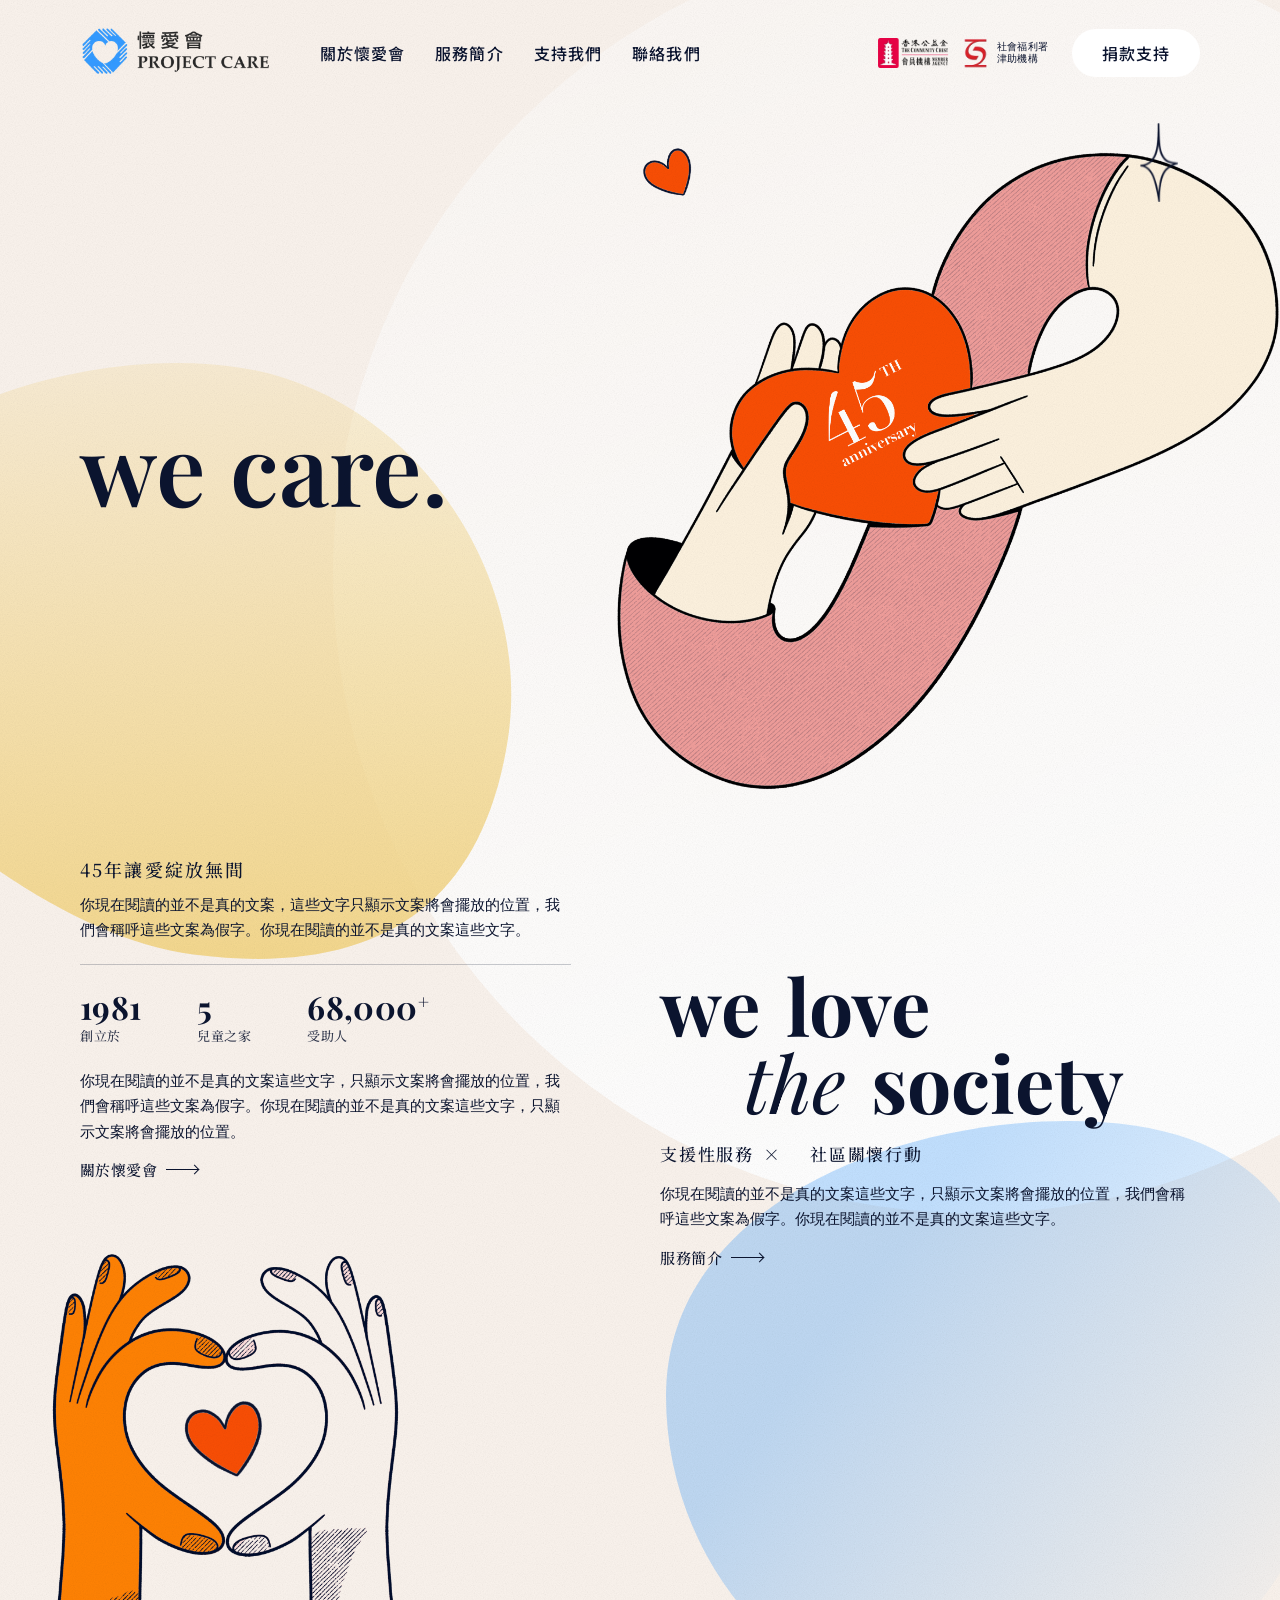
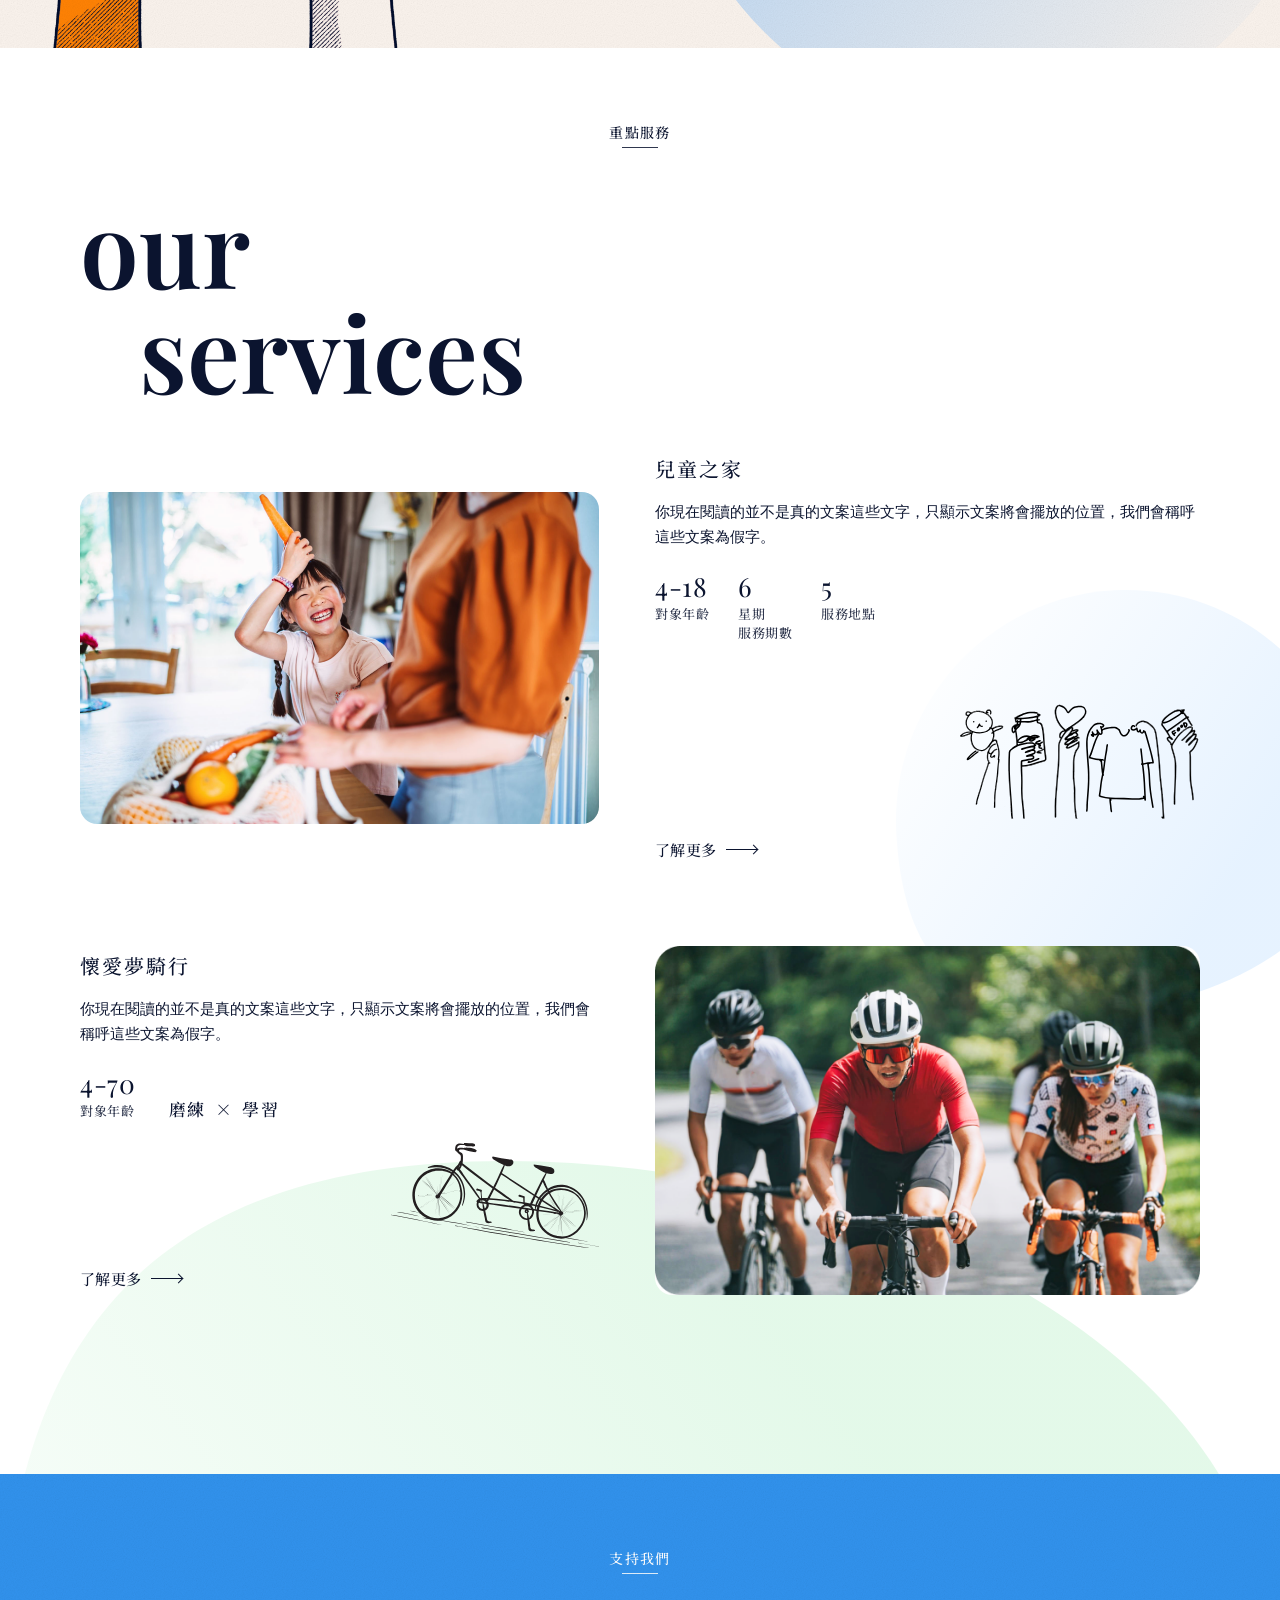
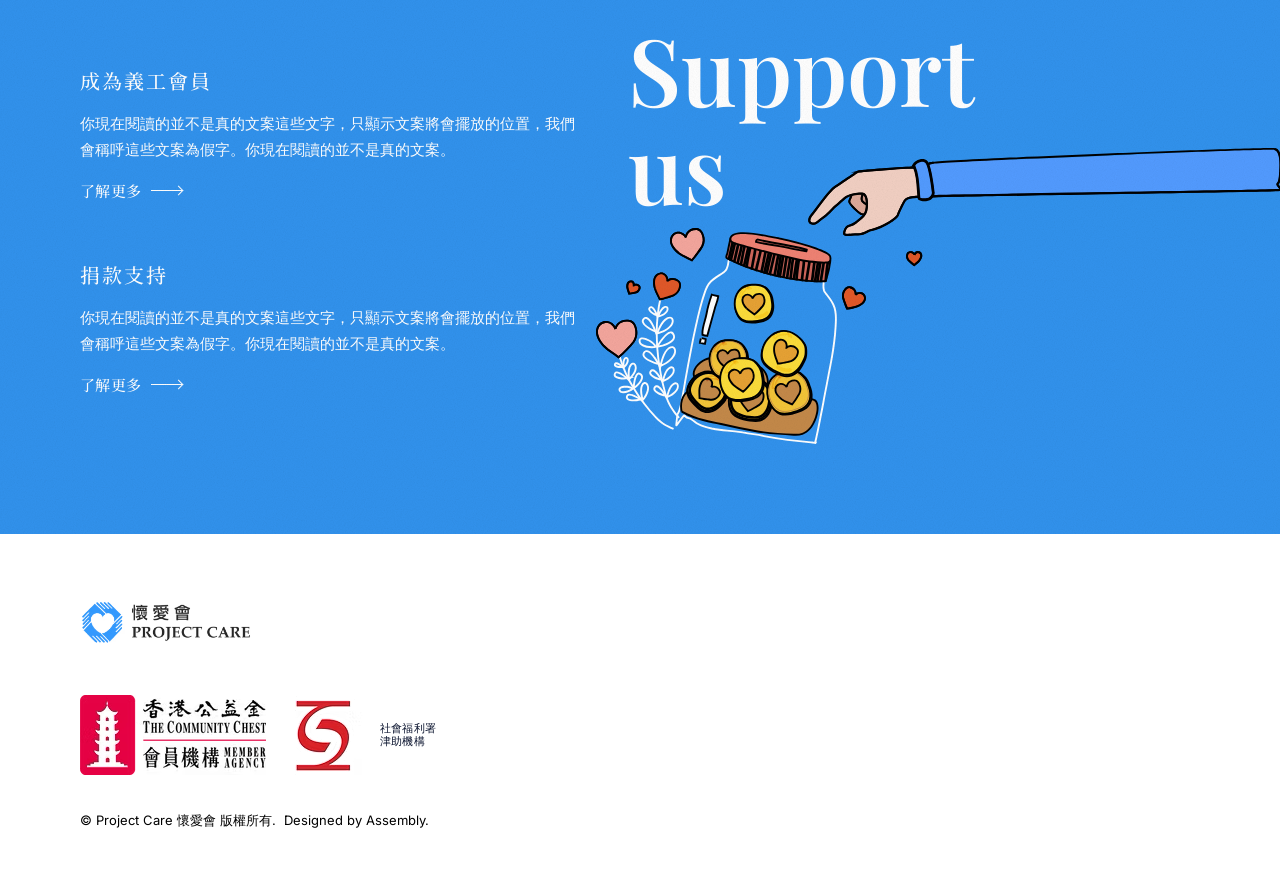
==== commit 2bc9e5dd: "V0.2" ====
--- a/index.html
+++ b/index.html
@@ -74,11 +74,19 @@
       <img class="img i-earth" src="assets/img/earth.png" alt="" aria-hidden="true" />
 
       <!-- display typography (Playfair Display web font) -->
-      <div class="disp e-wecare">we care.</div>
-
-      <img class="img i-hero-hand" src="assets/img/hand_01.png" alt="一對手捧住心形，心形上印有 45th anniversary" />
-
-      <h2 class="t ming e-intro-sub">45年讓愛綻放無間</h2>
+      <!-- l-hero / l-cols / l-intro / l-society are display:contents everywhere
+           EXCEPT the M laptop tier (1024–1439), where they become 2-col grids so
+           the hero stays side-by-side. Desktop (≥1440) + mobile (≤767) are
+           therefore untouched (absolute canvas / single-column flow resolve as
+           if the wrappers weren't there). -->
+      <div class="l-hero">
+        <div class="disp e-wecare">we care.</div>
+        <img class="img i-hero-hand" src="assets/img/hand_01.png" alt="一對手捧住心形，心形上印有 45th anniversary" />
+      </div>
+
+      <div class="l-cols">
+        <div class="l-intro">
+        <h2 class="t ming e-intro-sub">45年讓愛綻放無間</h2>
       <p class="t sans e-intro-b1">你現在閱讀的並不是真的文案，這些文字只顯示文案將會擺放的位置，我們會稱呼這些文案為假字。你現在閱讀的並不是真的文案這些文字。</p>
       <span class="e-intro-div div-line"></span>
 
@@ -99,12 +107,18 @@
 
       <p class="t sans e-intro-b2">你現在閱讀的並不是真的文案這些文字，只顯示文案將會擺放的位置，我們會稱呼這些文案為假字。你現在閱讀的並不是真的文案這些文字，只顯示文案將會擺放的位置。</p>
       <a class="t ming lnk e-intro-about" href="#about">關於懷愛會<span class="arr"></span></a>
-
+        </div>
+
+        <div class="l-society">
       <div class="m-wl-typo">
-        <div class="disp e-wl-we">we</div>
-        <div class="disp e-wl-love">love</div>
-        <div class="disp e-wl-the">the</div>
-        <div class="disp e-wl-society">society</div>
+        <div class="wl-row1">
+          <div class="disp e-wl-we">we</div>
+          <div class="disp e-wl-love">love</div>
+        </div>
+        <div class="wl-row2">
+          <div class="disp e-wl-the">the</div>
+          <div class="disp e-wl-society">society</div>
+        </div>
       </div>
       <div class="m-tags">
         <span class="t ming e-wl-tag tag-x">支援性服務</span>
@@ -112,6 +126,8 @@
       </div>
       <p class="t sans e-wl-body">你現在閱讀的並不是真的文案這些文字，只顯示文案將會擺放的位置，我們會稱呼這些文案為假字。你現在閱讀的並不是真的文案這些文字。</p>
       <a class="t ming lnk e-wl-link" href="#services">服務簡介<span class="arr"></span></a>
+        </div>
+      </div>
 
       <img class="img i-hands" src="assets/img/hero-graphic.png" alt="一對手砌成心形" />
       </div>
@@ -134,8 +150,10 @@
       <div class="disp e-our">our</div>
       <div class="disp e-services">services</div>
 
-      <!-- card 1 -->
+      <!-- card 1 — s-card becomes a 2-col grid (photo | text) at the M tier only -->
+      <div class="s-card">
       <img class="img photo i-photo-kids" src="assets/img/photo-kids.png" alt="兒童之家的小朋友" />
+      <div class="s-card__body">
       <h3 class="t ming e-c1-h">兒童之家</h3>
       <p class="t sans e-c1-b">你現在閱讀的並不是真的文案這些文字，只顯示文案將會擺放的位置，我們會稱呼這些文案為假字。</p>
       <div class="m-c1-stats">
@@ -155,9 +173,13 @@
       </div>
       <img class="img i-svc-family" src="assets/img/svc-family.svg" alt="" aria-hidden="true" />
       <a class="t ming lnk e-c1-link" href="#services">了解更多<span class="arr"></span></a>
-
-      <!-- card 2 -->
+      </div>
+      </div>
+
+      <!-- card 2 — reversed (text | photo) at the M tier -->
+      <div class="s-card s-card--rev">
       <img class="img photo i-photo-cycling" src="assets/img/photo-cycling.png" alt="懷愛夢騎行" />
+      <div class="s-card__body">
       <h3 class="t ming e-c2-h">懷愛夢騎行</h3>
       <p class="t sans e-c2-b">你現在閱讀的並不是真的文案這些文字，只顯示文案將會擺放的位置，我們會稱呼這些文案為假字。</p>
       <div class="m-c2-meta">
@@ -170,6 +192,8 @@
       <img class="img i-svc-bike" src="assets/img/svc-bike.svg" alt="" aria-hidden="true" />
       <a class="t ming lnk e-c2-link" href="#services">了解更多<span class="arr"></span></a>
       </div>
+      </div>
+      </div>
     </section>
 
     <!-- ============================================================
@@ -180,6 +204,18 @@
       <span class="t ming on-blue e-sup-label label-line">支持我們</span>
       <div class="disp on-blue e-sup-support">Support</div>
       <div class="disp on-blue e-sup-us">us</div>
+
+      <!-- sup-grid becomes a 2-col grid (text items | jar) at the M tier -->
+      <div class="sup-grid">
+      <div class="sup-items">
+      <h3 class="t ming on-blue e-sup-i1h">成為義工會員</h3>
+      <p class="t sans on-blue e-sup-i1b">你現在閱讀的並不是真的文案這些文字，只顯示文案將會擺放的位置，我們會稱呼這些文案為假字。你現在閱讀的並不是真的文案。</p>
+      <a class="t ming lnk on-blue e-sup-i1l" href="#contact">了解更多<span class="arr"></span></a>
+
+      <h3 class="t ming on-blue e-sup-i2h">捐款支持</h3>
+      <p class="t sans on-blue e-sup-i2b">你現在閱讀的並不是真的文案這些文字，只顯示文案將會擺放的位置，我們會稱呼這些文案為假字。你現在閱讀的並不是真的文案。</p>
+      <a class="t ming lnk on-blue e-sup-i2l" href="#contact">了解更多<span class="arr"></span></a>
+      </div>
 
       <!-- hand + jar: full-bleed layer so the extended arm runs off the
            right viewport edge (not clipped at the 1920 canvas) -->
@@ -188,14 +224,7 @@
           <img class="img i-jar" src="assets/img/support-jar.svg" alt="" />
         </div>
       </div>
-
-      <h3 class="t ming on-blue e-sup-i1h">成為義工會員</h3>
-      <p class="t sans on-blue e-sup-i1b">你現在閱讀的並不是真的文案這些文字，只顯示文案將會擺放的位置，我們會稱呼這些文案為假字。你現在閱讀的並不是真的文案。</p>
-      <a class="t ming lnk on-blue e-sup-i1l" href="#contact">了解更多<span class="arr"></span></a>
-
-      <h3 class="t ming on-blue e-sup-i2h">捐款支持</h3>
-      <p class="t sans on-blue e-sup-i2b">你現在閱讀的並不是真的文案這些文字，只顯示文案將會擺放的位置，我們會稱呼這些文案為假字。你現在閱讀的並不是真的文案。</p>
-      <a class="t ming lnk on-blue e-sup-i2l" href="#contact">了解更多<span class="arr"></span></a>
+      </div>
       </div>
     </section>
 
--- a/style.css
+++ b/style.css
@@ -181,12 +181,14 @@
 .bleed{ position:absolute; inset:0; z-index:0; overflow:hidden; pointer-events:none; }
 /* a bleed layer that paints ABOVE the section's text (e.g. support hand) */
 .bleed--front{ z-index:2; }
-/* No max-width cap: above 1920px the bleed layer keeps filling the viewport
-   so the background blobs + support hand continue to the screen edge instead
-   of stopping at the frozen 1920 canvas. (≤1920 is unaffected — the canvas
-   already equals the viewport there.) */
+/* Capped at the 1920 grid (like the content canvas) and centred. Above 1920px
+   the shapes therefore HOLD their 1920 position + size — they don't rescale to
+   the viewport. Because .bleed__canvas itself doesn't clip (only .bleed / .sec
+   clip to the viewport), the parts of each shape that the 1920 frame originally
+   cropped simply become visible, bleeding into the empty margin out to the
+   screen edge. (≤1920 is unaffected — the canvas already equals the viewport.) */
 .bleed__canvas{ position:absolute; top:0; left:50%; transform:translateX(-50%);
-  width:100%; height:100%; container-type:inline-size; }
+  width:100%; max-width:1920px; height:100%; container-type:inline-size; }
 .bleed .img{ z-index:0; }
 .i-color1{left:-15%;top:24%;width:53%;}        /* yellow #F4D789 — mid-left behind stats, bleeds left */
 .i-color2{left:55%;top:70%;width:44%;}         /* blue — society blob, lower-right */
@@ -261,8 +263,11 @@
    .sec__inner — desktop layout is byte-for-byte unchanged. They only
    become real flex rows/columns under the mobile breakpoint below.
    ================================================================= */
-.m-stats,.m-stat,.m-tags,.m-wl-typo,
-.m-c1-stats,.m-c2-meta,.m-foot-row{ display:contents; }
+.m-stats,.m-stat,.m-tags,.m-wl-typo,.wl-row1,.wl-row2,
+.m-c1-stats,.m-c2-meta,.m-foot-row,
+/* 2-col grid wrappers — inert (no box) except at the M laptop tier */
+.l-hero,.l-cols,.l-intro,.l-society,
+.s-card,.s-card__body,.sup-grid,.sup-items{ display:contents; }
 
 /* mobile-only nav controls — hidden on desktop */
 .nav__burger,.nav__mobile{ display:none; }
@@ -283,63 +288,200 @@
   .nav__partner-txt{ font-size:10px; }
   .nav__cta{ width:128px; height:48px; font-size:16px; }
 }
-@media (min-width:768px) and (max-width:1023px){
-  /* not enough room for the partner logos at tablet width */
+@media (min-width:768px) and (max-width:1199px){
+  /* not enough room for the partner logos below ~1200px */
   .nav__partners{ display:none; }
   .nav__menu{ gap:22px; margin-left:24px; }
   .nav__logo img{ height:52px; }
 }
-
-/* =================================================================
-   TIER M — LAPTOP / SMALL DESKTOP (1024–1439px) · 8 columns
-   The 1920 composition is kept, but body / label / nav / link text is
-   stepped up to fixed readable px (it would otherwise scale to ~8px),
-   text boxes are widened to absorb the larger type, and the left column
-   is nudged onto the 8-col margin (6.25%). Display type + graphics keep
-   their proportional (cqw/%) scaling.
+@media (min-width:768px) and (max-width:1023px){
+  /* tablet: compact the menu so the links never wrap */
+  .nav__menu{ gap:16px; margin-left:20px; }
+  .nav__menu a{ font-size:14px; white-space:nowrap; }
+  .nav__cta{ width:104px; height:42px; font-size:14px; }
+}
+
+/* =================================================================
+   TIER M + S — LAPTOP / TABLET (768–1439px) · FLOW / AUTO-HEIGHT
+   Per the directive "section height is unlimited — fit the content":
+   instead of cramming the layout into a fixed-ratio canvas (which made
+   the stepped-up text collide), each .sec__inner DROPS its aspect-ratio
+   and becomes a normal vertical flow whose height is driven by content,
+   so nothing can overlap. Display words + key graphics keep scaling
+   proportionally (cqw / %); body / label / link text holds a fixed
+   readable size. Decorative background blobs are dropped here (flat
+   section colour) so nothing floats out of place off the grid.
+   ================================================================= */
+@media (min-width:768px) and (max-width:1439px){
+
+  /* ---- sections become content-driven vertical flows ---- */
+  .sec__inner{
+    max-width:none; width:100%;
+    display:flex; flex-direction:column; align-items:flex-start;
+    gap:0; container-type:inline-size;            /* keep cqw tracking the viewport */
+    padding-left:var(--margin); padding-right:var(--margin);
+  }
+  /* aspect-ratio:auto must be set at the same 0,2,0 specificity as the
+     desktop per-section rules, else the frozen height + overflow:hidden
+     would clip the reflowed content. */
+  .sec--landing  .sec__inner{ aspect-ratio:auto; padding-top:10cqw; padding-bottom:0; }
+  .sec--services .sec__inner{ aspect-ratio:auto; padding-top:6cqw;  padding-bottom:7cqw; }
+  .sec--support  .sec__inner{ aspect-ratio:auto; padding-top:6cqw;  padding-bottom:7cqw; }
+  .sec--footer   .sec__inner{ aspect-ratio:auto; padding-top:5cqw;  padding-bottom:5cqw; }
+
+  /* take text + graphics out of the absolute canvas → normal flow.
+     Display words (.disp) and stat numbers (.num) keep their cqw
+     font-size from the base rules, so they still scale with the viewport. */
+  .t,.disp{ position:static; left:auto; top:auto; transform:none;
+    width:auto; max-width:100%; }
+  .img{ position:static; left:auto; top:auto; transform:none; }
+
+  /* readable body / label / link / heading text (overrides the tiny cqw) */
+  .sans{ font-size:15px; line-height:1.7; max-width:34em; }
+  .e-intro-sub{ font-size:18px; letter-spacing:.12em; }
+  .ming.lnk{ font-size:15px; }
+  .e-c1-h,.e-c2-h,.e-sup-i1h,.e-sup-i2h{ font-size:20px; }
+  .label-line{ align-self:center; font-size:14px; }   /* section labels are centred in the design */
+  .label-line::after{ width:2.6em; }
+
+  /* ---- background blobs STAY (the design keeps them at every size).
+     The blobs live in .bleed/.bleed__canvas (absolute, behind content);
+     the generic .img{position:static} above must not pull them into the
+     flow, so re-assert absolute + re-pin tops to the flowed heights. ---- */
+  .sec--landing .bleed .img,.sec--services .bleed .img{ position:absolute; }
+  .i-color3{ left:26%; top:-4%; width:100%; }    /* white glow — behind hero */
+  .i-color1{ left:-16%; top:22%; width:56%; }    /* yellow — behind stats */
+  .i-color2{ left:52%; top:68%; width:52%; }     /* blue — behind society */
+  .i-color5{ left:0; top:78%; width:100%; }      /* green — services bottom */
+  .i-color4{ left:70%; top:38%; width:36%; }     /* blue circle — services right */
+  /* floating accents: keep sparkle + heart pinned to the hero, drop the rest */
+  .i-star2,.i-earth{ display:none; }
+  .i-star1{ position:absolute; right:8%; top:11cqw; width:3.4cqw; z-index:3; }
+  .i-heart{ position:absolute; left:50%; top:13cqw; width:5cqw; z-index:1; }
+
+  /* shared stat rows (landing + card 1) */
+  .m-stats,.m-c1-stats{ display:flex; flex-direction:row; flex-wrap:wrap;
+    gap:2.6cqw; align-items:flex-start; }
+  .m-stat{ display:flex; flex-direction:column; gap:.4em; }
+  .m-stat .ming{ font-size:13px; letter-spacing:.04em; opacity:.85; }
+  .e-c1-star{ font-size:13px; }
+
+  /* ===================  LANDING  =================== */
+  .e-wecare{ margin-bottom:.1em; }
+  /* hero hand runs edge-to-edge, cropping at the right like the design */
+  .i-hero-hand{ width:116%; max-width:none; align-self:flex-start;
+    margin:2cqw -7.143% 6cqw -7.143%; }
+  .e-intro-sub{ margin-bottom:.8em; }
+  .e-intro-b1{ margin-bottom:1.4em; }
+  .e-intro-div{ position:static; width:100%; max-width:34em; height:1px; margin-bottom:1.6em; }
+  .m-stats{ margin-bottom:1.6em; gap:5cqw; }
+  .e-intro-b2{ margin-bottom:1.2em; }
+  .e-intro-about{ margin-bottom:7cqw; }
+  /* "we love / the society" — keep the staggered lockup from the design */
+  .m-wl-typo{ display:flex; flex-direction:column; margin-bottom:.4em; max-width:100%; }
+  .wl-row1{ display:flex; align-items:baseline; gap:2.2cqw; }
+  .wl-row2{ display:flex; align-items:baseline; gap:2.2cqw; margin:-1.2cqw 0 0 10cqw; }
+  .m-wl-typo .disp{ position:static; line-height:1.15; }
+  .m-tags{ display:flex; flex-wrap:wrap; gap:.2em 1.2em; margin:1cqw 0 1.2em; }
+  .e-wl-tag,.e-wl-tag2{ font-size:17px; }
+  .e-wl-body{ margin-bottom:1.2em; }
+  .e-wl-link{ margin-bottom:6cqw; }
+  /* society hands — bleed off the right edge (as in the mobile design) */
+  .i-hands{ width:64%; max-width:none; align-self:flex-end; margin:0 -7.143% 0 0; }
+
+  /* ===================  SERVICES  =================== */
+  .e-svc-label{ margin-bottom:4cqw; }
+  .e-our{ line-height:1.0; }
+  .e-services{ line-height:1.0; margin:0 0 5cqw .56em; }  /* staggered indent, per design */
+  .i-photo-kids,.i-photo-cycling{ width:100%; max-width:none; height:auto;
+    aspect-ratio:640/410; object-fit:cover; margin-bottom:3.5cqw; }  /* design crop ratio */
+  .e-c1-h,.e-c2-h{ margin-bottom:1em; }
+  .e-c1-b,.e-c2-b{ margin-bottom:1.6em; }
+  .m-c1-stats{ margin-bottom:2.4cqw; }
+  .m-c2-meta{ display:flex; flex-wrap:wrap; align-items:flex-end; gap:1em 3cqw;
+    margin-bottom:2.4cqw; }
+  .e-c2-tag{ font-size:17px; }
+  .i-svc-family{ width:44%; max-width:none; margin:0 0 3cqw; align-self:flex-end; }
+  .i-svc-bike{ width:40%; max-width:none; margin:0 0 3cqw; align-self:flex-end; }
+  .e-c1-link{ margin-bottom:9cqw; }
+
+  /* ===================  SUPPORT  =================== */
+  .e-sup-label{ margin-bottom:4cqw; }
+  .e-sup-support{ line-height:1.05; }
+  .e-sup-us{ line-height:1.05; }
+  /* bring the jar/hand graphic into the flow (it lives in a front bleed) */
+  .sec--support .bleed--front,.sec--support .bleed__canvas{ display:contents; }
+  /* jar + arm bleed off the right edge, tucked up beside "us".
+     Flow order per the design: Support us → jar → items (the jar sits
+     last in the DOM, so reorder with flex order at the S tier). */
+  .sec--support .sup-items > .t{ order:2; }
+  .i-jar{ order:1; width:92%; max-width:none; align-self:flex-end;
+    margin:-7cqw -7.143% 6cqw 0; }
+  .e-sup-i1h,.e-sup-i2h{ margin-bottom:1em; }
+  .e-sup-i1b,.e-sup-i2b{ margin-bottom:1.4em; }
+  .e-sup-i1l{ margin-bottom:6cqw; }
+
+  /* ===================  FOOTER  =================== */
+  .i-foot-logo{ width:180px; margin-bottom:4cqw; }
+  .m-foot-row{ display:flex; align-items:center; gap:16px; margin-bottom:3cqw; }
+  .i-foot-chest{ height:38px; width:auto; }
+  .i-foot-swd{ height:40px; width:auto; }
+  .e-foot-swd-t{ font-size:11px; line-height:1.2; width:auto; }
+  .e-foot-copy{ font-size:13px; }
+}
+
+/* =================================================================
+   TIER M — restore SIDE-BY-SIDE composition (1024–1439px only)
+   At laptop widths there's room for 2 columns, so the wrapper divs
+   (inert/display:contents elsewhere) become grids: the hero, the two
+   service cards and the support block go side-by-side again — keeping
+   the magazine composition while the section height still flows. The
+   narrower S tier (768–1023) stays single-column from the flow block.
    ================================================================= */
 @media (min-width:1024px) and (max-width:1439px){
-  /* ---- LANDING ---- */
-  .e-wecare{ left:6.25%; }
-  .e-intro-sub{ left:6.25%; font-size:18px; }
-  .e-intro-b1{ left:6.25%; width:38%; font-size:14.5px; }
-  .e-intro-div{ left:6.25%; width:38%; }
-  .e-stat1n{ left:6.2%; }     .e-stat1l{ left:6.2%;  font-size:13px; }
-  .e-stat2n{ left:18.2%; }    .e-stat2l{ left:18.2%; font-size:13px; }
-  .e-stat3n{ left:26.5%; }    .e-stat3l{ left:26.5%; font-size:13px; }
-  .e-intro-b2{ left:6.25%; width:46%; font-size:14.5px; }
-  .e-intro-about{ left:6.25%; top:62%; font-size:14px; }   /* pushed down: bigger body needs room */
-  .e-wl-tag,.e-wl-tag2{ font-size:18px; }
-  .e-wl-body{ width:33%; font-size:14.5px; }
-  .e-wl-link{ top:91%; font-size:14px; }
-
-  /* ---- SERVICES (followers pushed below the 2-line stepped body) ---- */
-  .e-svc-label{ font-size:14px; }
-  .e-c1-h,.e-c2-h{ font-size:19px; }
-  .e-c1-b{ width:40%; font-size:14.5px; }
-  .e-c1-s1,.e-c1-s2,.e-c1-s3{ top:37%; }
-  .e-c1-star{ top:38.5%; font-size:13px; }
-  .e-c1-l1,.e-c1-l2,.e-c1-l3{ top:40.5%; font-size:11px; }
-  .i-svc-family{ top:39.5%; }
-  .e-c1-link{ top:44.5%; font-size:14px; }
-  .e-c2-b{ width:40%; font-size:14.5px; }
-  .e-c2-s1{ top:69.5%; }
-  .e-c2-tag{ top:71%; font-size:16px; }
-  .e-c2-l1{ top:73%; font-size:11px; }
-  .e-c2-link{ top:76%; font-size:14px; }
-
-  /* ---- SUPPORT (taller canvas + wider body so it stays 2 lines) ---- */
-  .sec--support .sec__inner{ aspect-ratio:1920/1020; }
-  .e-sup-label{ font-size:14px; }
-  .e-sup-i1h,.e-sup-i2h{ font-size:19px; }
-  .e-sup-i1b{ width:44%; font-size:14.5px; }
-  .e-sup-i1l{ top:43%; font-size:14px; }
-  .e-sup-i2b{ width:44%; font-size:14.5px; }
-  .e-sup-i2l{ top:72%; font-size:14px; }
-
-  /* ---- FOOTER ---- */
-  .e-foot-copy{ font-size:13px; }
-  .e-foot-swd-t{ font-size:11px; }
+
+  /* ---- LANDING : hero (we care | hand), hand bleeds off the right ---- */
+  .l-hero{ display:grid; grid-template-columns:minmax(0,.9fr) minmax(0,1.1fr);
+    align-items:center; column-gap:var(--gutter); margin-bottom:4cqw; width:100%; }
+  .e-wecare{ font-size:8.8cqw; }            /* fit the half-width column */
+  .i-hero-hand{ width:112%; max-width:none; align-self:center; justify-self:end;
+    margin:0 -14.3% 0 0; }                  /* -14.3% of the half col = the 6.25% page margin */
+  .l-cols{ display:grid; grid-template-columns:minmax(0,1fr) minmax(0,1.1fr);
+    column-gap:8cqw; align-items:start; margin-bottom:0; width:100%; }
+  .l-intro,.l-society{ display:flex; flex-direction:column; align-items:flex-start; }
+  .l-society{ margin-top:9cqw; }            /* society block sits lower, per the design diagonal */
+  .e-intro-div,.sans{ max-width:none; }     /* boxes are the grid column now */
+  /* lockup shrinks to fit the half column, keeps its stagger */
+  .m-wl-typo .disp{ font-size:7cqw; }
+  .e-wl-the{ font-size:2.9cqw; }
+  .wl-row2{ margin-left:7.5cqw; }
+  /* hands sit lower-LEFT and bleed off the left edge, as on desktop */
+  .i-hands{ width:42%; align-self:flex-start; margin:-8cqw 0 0 -7.143%; }
+
+  /* ---- SERVICES : each card photo | text side-by-side ---- */
+  .s-card{ display:grid; grid-template-columns:minmax(0,1fr) minmax(0,1.05fr);
+    column-gap:5cqw; align-items:center; margin-bottom:8cqw; width:100%; }
+  .s-card__body{ display:flex; flex-direction:column; align-items:flex-start; }
+  .s-card--rev .i-photo-cycling{ order:2; }   /* card 2 reads text | photo */
+  .s-card--rev .s-card__body{ order:1; }
+  .i-photo-kids,.i-photo-cycling{ width:100%; max-width:none; margin:0; }
+  .e-c1-link,.e-c2-link{ margin-bottom:0; }
+  .i-svc-family,.i-svc-bike{ margin-bottom:2cqw; }
+
+  /* ---- SUPPORT : items LEFT | "Support us" + jar RIGHT (as designed).
+     The wrappers are display:contents, so the grid is laid on .sec__inner
+     itself and each piece is placed into it. ---- */
+  .sec--support .sec__inner{ display:grid;
+    grid-template-columns:minmax(0,1fr) minmax(0,1.15fr);
+    grid-template-rows:auto auto auto auto; column-gap:4cqw; align-items:start; }
+  .e-sup-label{ grid-column:1/-1; justify-self:center; margin-bottom:4cqw; }
+  .sup-items{ display:flex; flex-direction:column; align-items:flex-start;
+    grid-column:1; grid-row:2/span 3; align-self:center; }
+  .e-sup-support{ grid-column:2; grid-row:2; }
+  .e-sup-us{ grid-column:2; grid-row:3; }
+  .i-jar{ grid-column:2; grid-row:4; width:120%; max-width:none;
+    justify-self:end; align-self:start; margin:-6cqw -14.3% 0 0; }
+  .e-sup-i2l{ margin-bottom:0; }
 }
 
 /* =================================================================
@@ -374,61 +516,6 @@
 }
 
 /* =================================================================
-   TIER S — TABLET (768–1023px) · 6 columns
-   Same strategy as M but with slightly larger type (the canvas is
-   narrower) and wider text boxes. Composition still side-by-side here;
-   it only stacks to a single column at the mobile tier (≤767).
-   ================================================================= */
-@media (min-width:768px) and (max-width:1023px){
-  /* taller service / support canvases so the 3-line stepped bodies fit
-     without colliding with the stats / buttons below them */
-  .sec--services .sec__inner{ aspect-ratio:1920/2000; }
-  .sec--support  .sec__inner{ aspect-ratio:1920/1450; }
-
-  /* ---- LANDING ---- */
-  .e-wecare{ left:6.25%; }
-  .e-intro-sub{ left:6.25%; font-size:18px; }
-  .e-intro-b1{ left:6.25%; width:42%; font-size:15px; }
-  .e-intro-div{ left:6.25%; width:42%; }
-  .e-stat1n{ left:6.2%; }     .e-stat1l{ left:6.2%;  font-size:13px; }
-  .e-stat2n{ left:19%; }      .e-stat2l{ left:19%;   font-size:13px; }
-  .e-stat3n{ left:28%; }      .e-stat3l{ left:28%;   font-size:13px; }
-  .e-intro-b2{ left:6.25%; top:56%; width:50%; font-size:15px; }
-  .e-intro-about{ left:6.25%; top:65%; font-size:14px; }
-  .e-wl-tag,.e-wl-tag2{ font-size:17px; }
-  .e-wl-body{ width:36%; font-size:15px; }
-  .e-wl-link{ top:94%; font-size:14px; }
-
-  /* ---- SERVICES ---- */
-  .e-svc-label{ font-size:14px; }
-  .e-c1-h,.e-c2-h{ font-size:19px; }
-  .e-c1-b{ width:40%; font-size:15px; }
-  .e-c1-s1,.e-c1-s2,.e-c1-s3{ top:40%; }
-  .e-c1-star{ top:41.5%; font-size:13px; }
-  .e-c1-l1,.e-c1-l2,.e-c1-l3{ top:43.5%; font-size:11px; }
-  .i-svc-family{ top:42%; }
-  .e-c1-link{ top:47%; font-size:14px; }
-  .e-c2-b{ width:40%; font-size:15px; }
-  .e-c2-s1{ top:73%; }
-  .e-c2-tag{ top:74.5%; font-size:16px; }
-  .e-c2-l1{ top:76.5%; font-size:11px; }
-  .e-c2-link{ top:79.5%; font-size:14px; }
-  .i-svc-bike{ top:83%; }
-
-  /* ---- SUPPORT ---- */
-  .e-sup-label{ font-size:14px; }
-  .e-sup-i1h,.e-sup-i2h{ font-size:19px; }
-  .e-sup-i1b{ width:38%; font-size:15px; }
-  .e-sup-i1l{ top:45%; font-size:14px; }
-  .e-sup-i2b{ width:38%; font-size:15px; }
-  .e-sup-i2l{ top:74%; font-size:14px; }
-
-  /* ---- FOOTER ---- */
-  .e-foot-copy{ font-size:13px; }
-  .e-foot-swd-t{ font-size:11px; }
-}
-
-/* =================================================================
    MOBILE  (≤767px) — TRUE responsive reflow, not a scaled canvas.
    Each section drops its frozen 1920 aspect-ratio canvas and becomes a
    normal single-column flow (20px side margins, per the mobile grid).
@@ -447,7 +534,7 @@
   /* aspect-ratio:auto must be set at this specificity (0,2,0) to beat the
      desktop per-section aspect-ratio rules — otherwise the canvas height
      stays frozen and overflow:hidden clips all the reflowed content. */
-  .sec--landing  .sec__inner{ aspect-ratio:auto; padding-top:96px;  padding-bottom:0; }
+  .sec--landing  .sec__inner{ aspect-ratio:auto; padding-top:56px;  padding-bottom:0; }
   .sec--services .sec__inner{ aspect-ratio:auto; padding-top:40px;  padding-bottom:48px; }
   .sec--support  .sec__inner{ aspect-ratio:auto; padding-top:40px;  padding-bottom:56px; }
   .sec--footer   .sec__inner{ aspect-ratio:auto; padding-top:40px;  padding-bottom:32px; }
@@ -457,13 +544,22 @@
     width:auto; max-width:100%; transform:none; line-height:1.2; }
   .img{ position:static; left:auto; top:auto; width:auto; transform:none; }
 
-  /* hide desktop background blobs (mobile uses flat section colour) */
-  .bleed,.i-color4,.i-color5,.i-earth{ display:none; }
-
-  /* hero sparkles / heart stay as small absolute accents (out of flow) */
-  .i-star1{ position:absolute; right:26px;  top:124px; width:26px; z-index:4; }
-  .i-star2{ position:absolute; left:24px;   top:300px; width:32px; z-index:4; }
-  .i-heart{ position:absolute; right:60px;  top:150px; width:30px; z-index:4; }
+  /* background blobs stay on mobile too (per the mobile design frame);
+     re-assert absolute (the generic .img{position:static} below would
+     otherwise pull them into the flow) and re-pin to the flowed heights */
+  .i-earth{ display:none; }
+  .sec--landing .bleed .img,.sec--services .bleed .img{ position:absolute; }
+  .i-color3{ left:0; top:-1%; width:170%; }
+  .i-color1{ left:-38%; top:20%; width:95%; }
+  .i-color2{ left:42%; top:78%; width:95%; }
+  .i-color5{ left:0; top:80%; width:160%; }
+  .i-color4{ left:62%; top:42%; width:70%; }
+
+  /* hero sparkles / heart pinned per the mobile frame (75:1069):
+     star_01 left of "we", heart right of "care.", star_02 bleeds right */
+  .i-star1{ position:absolute; left:10vw;  top:25vw;  width:11vw; z-index:4; }
+  .i-star2{ position:absolute; right:-4vw; top:160vw; width:11vw; left:auto; z-index:4; }
+  .i-heart{ position:absolute; right:10vw; top:44vw;  width:12vw; z-index:4; }
 
   /* ---- NAV : logo + hamburger ---- */
   .nav{ display:block; }   /* desktop makes .nav a centring flex row; stack on mobile */
@@ -503,39 +599,46 @@
   .m-stat .ming{ font-size:12px; letter-spacing:.04em; opacity:.85; }
 
   /* =====================  LANDING  ===================== */
-  .e-wecare{ order:1; font-size:80px; line-height:1.0; width:min-content;
-    margin-bottom:8px; }
-  .i-hero-hand{ order:2; width:100%; max-width:360px; align-self:center;
-    margin:4px auto 28px; }
+  /* hero per the mobile frame: the hand graphic is a huge (205vw) backdrop
+     bleeding BOTH edges, with "we / care." stacked+centred overlaid top-right */
+  .l-hero{ display:block; position:relative; order:1;
+    width:calc(100% + 40px); margin:0 -20px 20px; }
+  .i-hero-hand{ display:block; width:205%; max-width:none;
+    margin:0 0 0 -38%; }
+  .e-wecare{ position:absolute; top:12vw; right:24vw; z-index:3;
+    width:min-content; text-align:center;
+    font-size:20.5vw; line-height:.74; margin:0; }
   .e-intro-sub{ order:3; font-size:24px; margin-bottom:14px; }
   .e-intro-b1{ order:4; margin-bottom:22px; }
   .e-intro-div{ order:5; position:static; width:100%; margin-bottom:22px; }
-  /* landing stats: 68,000+ is wide, so size columns to content and shrink
-     the figures a touch so all three fit the row */
+  /* landing stats: sized per the mobile frame (~44px figures) */
   .m-stats{ order:6; margin-bottom:24px; justify-content:space-between; gap:10px; }
   .m-stats .m-stat{ flex:0 1 auto; }
-  .m-stats .num{ font-size:32px; }
+  .m-stats .num{ font-size:min(10vw,44px); }
   .e-intro-b2{ order:7; margin-bottom:18px; }
   .e-intro-about{ order:8; margin-bottom:56px; }
 
-  .m-wl-typo{ order:9; display:block; position:relative; width:100%;
-    height:190px; margin-bottom:8px; }
-  .m-wl-typo .disp{ position:absolute; font-size:72px; line-height:1; }
-  .e-wl-we{ left:0; top:0; }
-  .e-wl-love{ left:90px; top:0; }
-  .e-wl-the{ left:74px; top:84px; font-size:26px; font-style:italic; }
-  .e-wl-society{ left:50px; top:58px; }
+  /* staggered "we love / the society" lockup, per the mobile frame:
+     starts at x83/440, ~94px type, "society" crops off the right edge */
+  .m-wl-typo{ order:9; display:flex; flex-direction:column; width:auto;
+    max-width:none; align-self:stretch; margin:0 -20px 10px 14vw; }
+  .wl-row1{ display:flex; align-items:baseline; gap:3.5vw; }
+  .wl-row2{ display:flex; align-items:baseline; gap:2.2vw; margin:-3.5vw 0 0 17vw; }
+  .m-wl-typo .disp{ position:static; font-size:15vw; line-height:1.08;
+    white-space:nowrap; max-width:none; }
+  .e-wl-the{ font-size:6vw; font-style:italic; }
   .m-tags{ order:10; display:flex; gap:6px; flex-wrap:wrap;
     margin-bottom:18px; }
   .m-tags .ming{ font-size:22px; letter-spacing:.04em; }
   .e-wl-body{ order:11; margin-bottom:18px; }
   .e-wl-link{ order:12; margin-bottom:40px; }
-  .i-hands{ order:13; width:64%; align-self:center; margin-top:8px; }
+  /* hands bleed slightly off the right edge, per the mobile design (302/440) */
+  .i-hands{ order:13; width:69%; align-self:flex-end; margin:8px -12px 0 0; }
 
   /* =====================  SERVICES  ===================== */
   .e-svc-label{ order:1; margin-bottom:24px; }
   .e-our{ order:2; font-size:64px; }
-  .e-services{ order:3; font-size:64px; margin-bottom:40px; }
+  .e-services{ order:3; font-size:64px; margin:0 0 40px 34px; }  /* staggered indent */
 
   .i-photo-kids{ order:4; width:100%; height:auto; aspect-ratio:400/256;
     object-fit:cover; border-radius:12px; margin-bottom:28px; }
@@ -543,8 +646,8 @@
   .e-c1-b{ order:6; margin-bottom:24px; }
   .m-c1-stats{ order:7; margin-bottom:20px; }
   .e-c1-star{ font-size:16px!important; }
-  .i-svc-family{ order:8; width:78%; margin:0 0 18px; }
-  .e-c1-link{ order:9; margin-bottom:64px; }
+  .e-c1-link{ order:8; margin-bottom:18px; }   /* link BEFORE the doodle, per design */
+  .i-svc-family{ order:9; width:78%; align-self:flex-end; margin:0 0 64px; }
 
   .i-photo-cycling{ order:10; width:100%; height:auto; aspect-ratio:400/256;
     object-fit:cover; border-radius:12px; margin-bottom:28px; }
@@ -553,8 +656,8 @@
   .m-c2-meta{ order:13; display:flex; align-items:flex-end; gap:28px;
     margin-bottom:20px; }
   .m-c2-meta .e-c2-tag{ font-size:22px; }
-  .i-svc-bike{ order:14; width:70%; margin:0 0 18px; }
-  .e-c2-link{ order:15; }
+  .e-c2-link{ order:14; margin-bottom:18px; }  /* link BEFORE the doodle, per design */
+  .i-svc-bike{ order:15; width:70%; align-self:flex-end; margin:0; }
 
   /* =====================  SUPPORT  ===================== */
   .e-sup-label{ order:1; margin-bottom:24px; }
@@ -562,8 +665,9 @@
   .e-sup-support{ order:2; font-size:64px; }
   .e-sup-us{ order:3; font-size:64px; margin-bottom:12px; }
   .sec--support .bleed--front,.sec--support .bleed__canvas{ display:contents; }
-  .i-jar{ order:4; position:static; width:100%; max-width:420px;
-    align-self:center; margin:0 auto 36px; }
+  /* jar + arm bleed off the right edge, tucked up beside "us" */
+  .i-jar{ order:4; position:static; width:108%; max-width:none;
+    align-self:flex-end; margin:-10px -20px 36px 0; }
   .e-sup-i1h{ order:5; font-size:26px; margin-bottom:16px; }
   .e-sup-i1b{ order:6; margin-bottom:18px; }
   .e-sup-i1l{ order:7; margin-bottom:40px; }
@@ -571,13 +675,17 @@
   .e-sup-i2b{ order:9; margin-bottom:18px; }
   .e-sup-i2l{ order:10; }
 
-  /* =====================  FOOTER  ===================== */
-  .i-foot-logo{ order:1; width:200px; margin-bottom:40px; }
-  .m-foot-row{ order:2; display:flex; align-items:center; gap:14px;
-    margin-bottom:28px; }
-  .i-foot-chest{ height:36px; width:auto; }
-  .i-foot-swd{ height:38px; width:auto; }
-  .e-foot-swd-t{ font-size:11px; line-height:1.2; width:auto;
+  /* =====================  FOOTER  =====================
+     per the mobile frame 75:2551 (440×359): logo 231px wide at y58,
+     partners at y213 with a wide gap, copyright at y281 */
+  .sec--footer .sec__inner{ padding-top:58px; padding-bottom:60px; }
+  .i-foot-logo{ order:1; width:52.5%; max-width:231px; margin-bottom:52px; }
+  .m-foot-row{ order:2; display:flex; align-items:center; gap:0;
+    margin-bottom:30px; width:100%; max-width:264px; }
+  .i-foot-chest{ height:37px; width:auto; }
+  .i-foot-swd{ height:39px; width:auto; margin-left:auto; }
+  .e-foot-swd-t{ font-size:10px; line-height:1.2; width:auto; margin-left:8px;
+    flex:0 0 auto; white-space:nowrap;
     text-transform:uppercase; letter-spacing:.02em; }
   .e-foot-copy{ order:3; font-size:11px; color:#000; }
 }
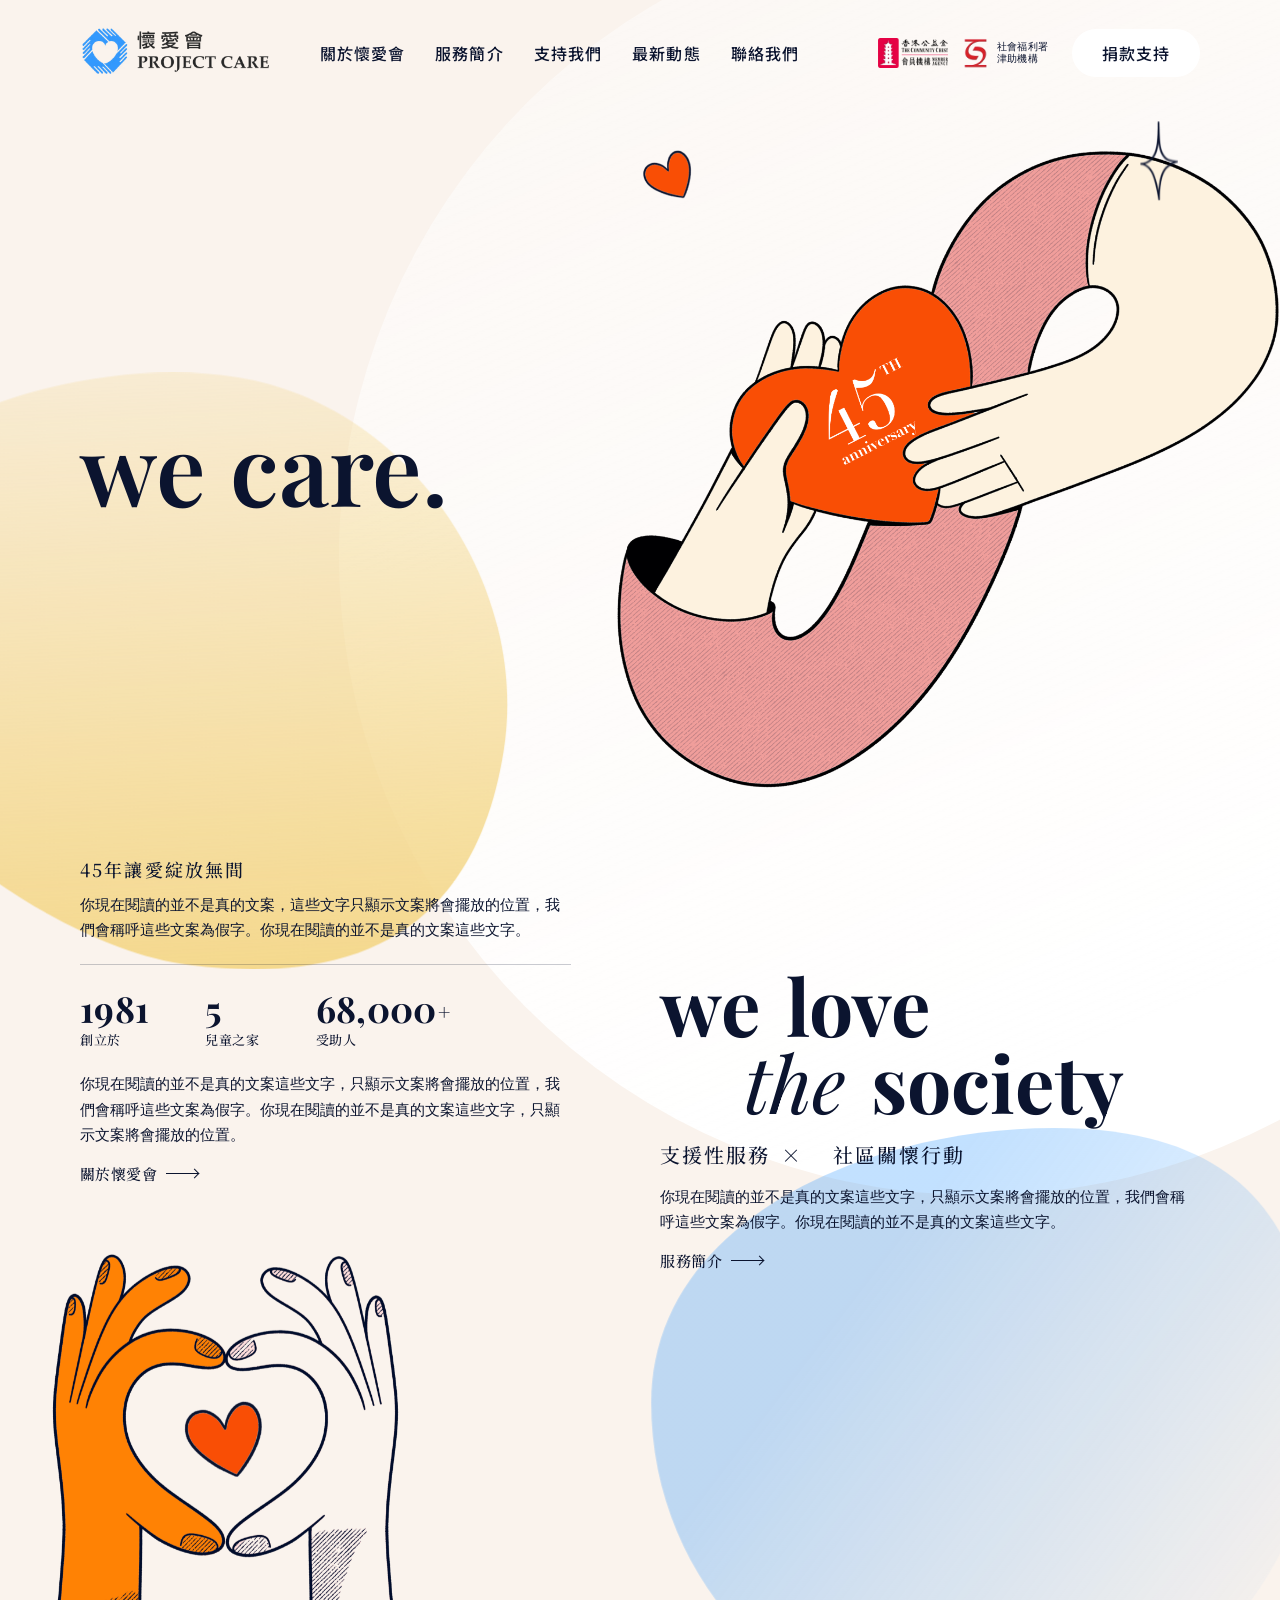
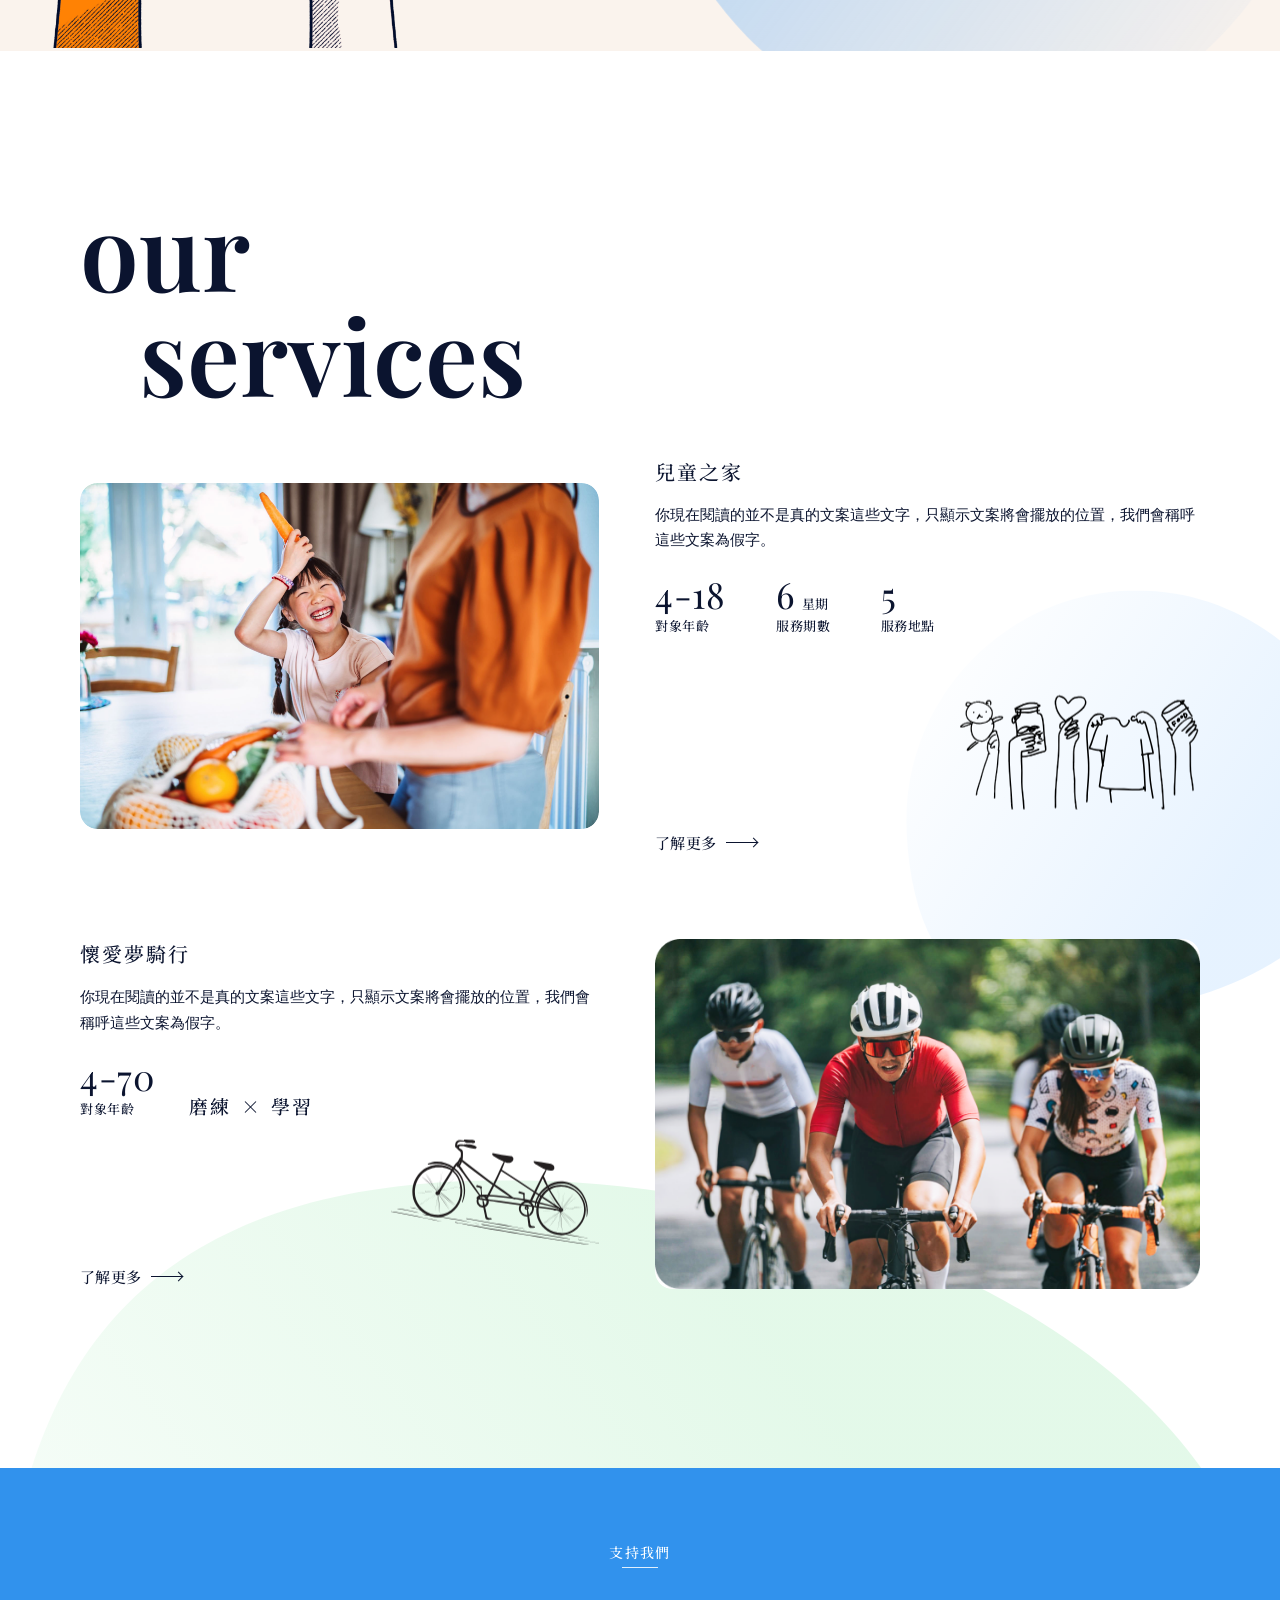
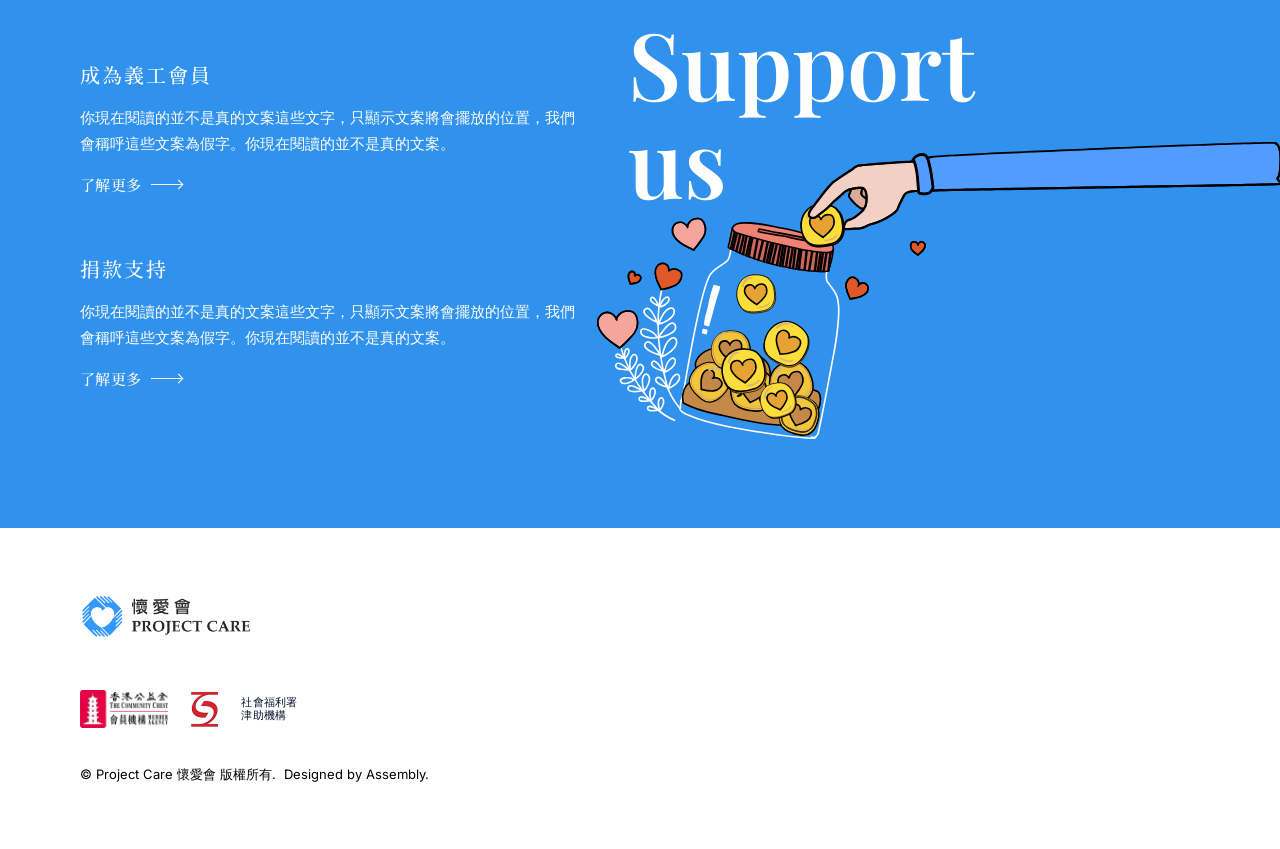
==== commit c2e6a63e: "V0.3" ====
--- a/index.html
+++ b/index.html
@@ -9,7 +9,10 @@
   <link rel="preconnect" href="https://fonts.googleapis.com" />
   <link rel="preconnect" href="https://fonts.gstatic.com" crossorigin />
   <link href="https://fonts.googleapis.com/css2?family=Playfair+Display:ital,wght@0,400;0,500;0,600;0,700;1,400;1,500&family=Inter:wght@300;400;500&family=Noto+Serif+HK:wght@400;500;700&family=Noto+Sans+HK:wght@400;500;700&display=swap" rel="stylesheet" />
-  <link rel="stylesheet" href="style.css?v=4.2" />
+  <link rel="stylesheet" href="style.css?v=6.5" />
+  <link rel="preload" href="script.js?v=5.2" as="script" />
+  <!-- pre-paint: hide reveal targets before first paint (see style.css .fx-marked) -->
+  <script>if(!matchMedia("(prefers-reduced-motion: reduce)").matches){document.documentElement.classList.add("js-fx");setTimeout(function(){document.documentElement.classList.add("fx-marked")},3000)}</script>
 </head>
 <body>
 
@@ -24,10 +27,11 @@
           <img src="assets/img/logo.png" alt="懷愛會 Project Care" />
         </a>
         <nav class="nav__menu" aria-label="主選單">
-          <a href="#about">關於懷愛會</a>
-          <a href="#services">服務簡介</a>
-          <a href="#support">支持我們</a>
-          <a href="#contact">聯絡我們</a>
+          <a href="about.html">關於懷愛會</a>
+          <a href="services.html">服務簡介</a>
+          <a href="support.html">支持我們</a>
+          <a href="news.html">最新動態</a>
+          <a href="contact.html">聯絡我們</a>
         </nav>
         <div class="nav__right">
           <div class="nav__partners">
@@ -37,7 +41,7 @@
               <span class="nav__partner-txt">社會福利署<br>津助機構</span>
             </span>
           </div>
-          <a href="#support" class="nav__cta">捐款支持</a>
+          <a href="support.html#donate" class="nav__cta">捐款支持</a>
         </div>
         <!-- mobile-only hamburger (≤767px) -->
         <button class="nav__burger" type="button" aria-label="選單" aria-expanded="false" aria-controls="nav-mobile">
@@ -46,11 +50,12 @@
       </div>
       <!-- mobile dropdown panel -->
       <nav class="nav__mobile" id="nav-mobile" aria-label="行動版選單">
-        <a href="#about">關於懷愛會</a>
-        <a href="#services">服務簡介</a>
-        <a href="#support">支持我們</a>
-        <a href="#contact">聯絡我們</a>
-        <a href="#support" class="nav__mobile-cta">捐款支持</a>
+        <a href="about.html">關於懷愛會</a>
+        <a href="services.html">服務簡介</a>
+        <a href="support.html">支持我們</a>
+        <a href="news.html">最新動態</a>
+        <a href="contact.html">聯絡我們</a>
+        <a href="support.html#donate" class="nav__mobile-cta">捐款支持</a>
       </nav>
     </header>
 
@@ -81,7 +86,7 @@
            if the wrappers weren't there). -->
       <div class="l-hero">
         <div class="disp e-wecare">we care.</div>
-        <img class="img i-hero-hand" src="assets/img/hand_01.png" alt="一對手捧住心形，心形上印有 45th anniversary" />
+        <img class="img i-hero-hand" src="assets/img/hand_01.png" alt="一對手捧住心形，心形上印有 45th anniversary" decoding="async" fetchpriority="high" />
       </div>
 
       <div class="l-cols">
@@ -106,7 +111,7 @@
       </div>
 
       <p class="t sans e-intro-b2">你現在閱讀的並不是真的文案這些文字，只顯示文案將會擺放的位置，我們會稱呼這些文案為假字。你現在閱讀的並不是真的文案這些文字，只顯示文案將會擺放的位置。</p>
-      <a class="t ming lnk e-intro-about" href="#about">關於懷愛會<span class="arr"></span></a>
+      <a class="t ming lnk e-intro-about" href="about.html">關於懷愛會<span class="arr"></span></a>
         </div>
 
         <div class="l-society">
@@ -152,7 +157,7 @@
 
       <!-- card 1 — s-card becomes a 2-col grid (photo | text) at the M tier only -->
       <div class="s-card">
-      <img class="img photo i-photo-kids" src="assets/img/photo-kids.png" alt="兒童之家的小朋友" />
+      <div class="img photo photo-frame i-photo-kids"><img class="photo-frame__img" src="assets/img/photo-kids.png" alt="兒童之家的小朋友" /></div>
       <div class="s-card__body">
       <h3 class="t ming e-c1-h">兒童之家</h3>
       <p class="t sans e-c1-b">你現在閱讀的並不是真的文案這些文字，只顯示文案將會擺放的位置，我們會稱呼這些文案為假字。</p>
@@ -172,13 +177,13 @@
         </div>
       </div>
       <img class="img i-svc-family" src="assets/img/svc-family.svg" alt="" aria-hidden="true" />
-      <a class="t ming lnk e-c1-link" href="#services">了解更多<span class="arr"></span></a>
+      <a class="t ming lnk e-c1-link" href="services.html#panel-home">了解更多<span class="arr"></span></a>
       </div>
       </div>
 
       <!-- card 2 — reversed (text | photo) at the M tier -->
       <div class="s-card s-card--rev">
-      <img class="img photo i-photo-cycling" src="assets/img/photo-cycling.png" alt="懷愛夢騎行" />
+      <div class="img photo photo-frame i-photo-cycling"><img class="photo-frame__img" src="assets/img/photo-cycling.png" alt="懷愛夢騎行" /></div>
       <div class="s-card__body">
       <h3 class="t ming e-c2-h">懷愛夢騎行</h3>
       <p class="t sans e-c2-b">你現在閱讀的並不是真的文案這些文字，只顯示文案將會擺放的位置，我們會稱呼這些文案為假字。</p>
@@ -190,7 +195,7 @@
         <span class="t ming e-c2-tag">磨練<span class="x">×</span>學習</span>
       </div>
       <img class="img i-svc-bike" src="assets/img/svc-bike.svg" alt="" aria-hidden="true" />
-      <a class="t ming lnk e-c2-link" href="#services">了解更多<span class="arr"></span></a>
+      <a class="t ming lnk e-c2-link" href="services.html#panel-ride">了解更多<span class="arr"></span></a>
       </div>
       </div>
       </div>
@@ -210,11 +215,11 @@
       <div class="sup-items">
       <h3 class="t ming on-blue e-sup-i1h">成為義工會員</h3>
       <p class="t sans on-blue e-sup-i1b">你現在閱讀的並不是真的文案這些文字，只顯示文案將會擺放的位置，我們會稱呼這些文案為假字。你現在閱讀的並不是真的文案。</p>
-      <a class="t ming lnk on-blue e-sup-i1l" href="#contact">了解更多<span class="arr"></span></a>
+      <a class="t ming lnk on-blue e-sup-i1l" href="support.html#volunteer">了解更多<span class="arr"></span></a>
 
       <h3 class="t ming on-blue e-sup-i2h">捐款支持</h3>
       <p class="t sans on-blue e-sup-i2b">你現在閱讀的並不是真的文案這些文字，只顯示文案將會擺放的位置，我們會稱呼這些文案為假字。你現在閱讀的並不是真的文案。</p>
-      <a class="t ming lnk on-blue e-sup-i2l" href="#contact">了解更多<span class="arr"></span></a>
+      <a class="t ming lnk on-blue e-sup-i2l" href="support.html#donate">了解更多<span class="arr"></span></a>
       </div>
 
       <!-- hand + jar: full-bleed layer so the extended arm runs off the
@@ -247,6 +252,6 @@
 
   </div>
 
-  <script src="script.js?v=3.0"></script>
+  <script src="script.js?v=5.2"></script>
 </body>
 </html>
--- a/style.css
+++ b/style.css
@@ -65,6 +65,13 @@
 .sec--landing  .sec__inner{ aspect-ratio:1920 / 2254; }
 .sec--services .sec__inner{ aspect-ratio:1920 / 1600; }
 .sec--support  .sec__inner{ aspect-ratio:1920 / 842;  }
+/* the jar/hand bleed layer sits INSIDE .sec__inner: both .sec__inner's shared
+   overflow:hidden AND .bleed's own overflow:hidden clip at the 1920 canvas
+   box (their containing block), giving the extended arm a hard vertical cut
+   above 1920px viewport instead of bleeding to the true edge. Open both —
+   the outer .sec is full-viewport-width and still clips at the real edge. */
+.sec--support  .sec__inner{ overflow:visible; }
+.sec--support  .bleed--front{ overflow:visible; }
 .sec--footer   .sec__inner{ aspect-ratio:1920 / 315;  }
 
 /* ---- positioned primitives ---- */
@@ -90,8 +97,8 @@
   line-height:1.33; color:var(--navy); white-space:nowrap; z-index:3; }
 .disp.on-blue{ color:#fff; }
 
-/* "+" on the 68,000 stat — sits at the number's tail, raised */
-.num .plus{ font-size:.6em; vertical-align:.55em; font-weight:700; margin-left:.04em; }
+/* "+" on the 68,000 stat — vertically centred against the digits */
+.num .plus{ font-size:.6em; vertical-align:.12em; font-weight:700; margin-left:.04em; }
 
 /* "×" connector between two tags — same ink as the text */
 .tag-x::after{ content:"×"; color:currentColor; margin:0 .55em; font-weight:400; }
@@ -108,23 +115,28 @@
 .label-line{ display:inline-flex; flex-direction:column; align-items:center; }
 .label-line::after{ content:""; width:100%; height:1px; background:currentColor; margin-top:.6em; opacity:.85; }
 
-/* ---- paper texture overlay (Figma "filter mask") ---- */
-.paper::after{
-  content:""; position:absolute; inset:0; z-index:5; pointer-events:none;
-  opacity:.14; mix-blend-mode:multiply;
-  background-image:url("data:image/svg+xml,%3Csvg xmlns='http://www.w3.org/2000/svg' width='200' height='200'%3E%3Cfilter id='n'%3E%3CfeTurbulence type='fractalNoise' baseFrequency='0.9' numOctaves='2' stitchTiles='stitch'/%3E%3CfeColorMatrix type='saturate' values='0'/%3E%3C/filter%3E%3Crect width='100%25' height='100%25' filter='url(%23n)'/%3E%3C/svg%3E");
-  background-size:200px 200px;
-}
-
 /* =================================================================
    NAV
    ================================================================= */
 .nav{ position:absolute; top:0; left:0; right:0; z-index:50; display:flex; justify-content:center; }
-.nav__inner{ width:100%; max-width:1920px; container-type:inline-size; display:flex; align-items:center; padding:1.15cqw 10.625% 0; }
+/* the 10.625% side margin can't be plain percentage padding here: .nav__inner
+   caps its OWN width at 1920px, but percentage padding always resolves
+   against the parent's (.nav, uncapped, full-viewport) width — so above
+   1920px viewport a plain 10.625% would be 10.625% of the viewport, not of
+   the capped 1920 canvas (see the LAYOUT GRID OVERLAY comment below for the
+   same bug caught in that component). min(10.625vw, 204px) reproduces
+   "10.625% of min(100vw,1920px)" exactly, since 10.625vw IS 10.625% of the
+   viewport and 204px IS 10.625% of 1920px — no extra wrapper element needed. */
+.nav__inner{ width:100%; max-width:1920px; container-type:inline-size; display:flex; align-items:center;
+  padding:1.15cqw min(10.625vw, 204px) 0; }
 .nav__logo img{ height:4.27cqw; }
 .nav__menu{ display:flex; gap:2.083cqw; margin-left:2.8cqw; }
 .nav__menu a{ font:500 .9375cqw/1 "Noto Sans HK","Inter",sans-serif; letter-spacing:.07em; color:var(--navy); text-decoration:none; }
-.nav__menu a:hover{ color:var(--orange); }
+.nav__menu a:hover{ color:var(--blue); }
+/* current page: double underline (two 1px lines 3px apart), per the design */
+.nav__menu a.is-active{ position:relative; }
+.nav__menu a.is-active::after{ content:""; position:absolute; left:0; right:0; top:100%;
+  height:3px; margin-top:calc(.25em + 2px); border-top:1px solid var(--blue); border-bottom:1px solid var(--blue); }
 .nav__right{ margin-left:auto; display:flex; align-items:center; gap:1.4cqw; }
 .nav__partners{ display:flex; align-items:center; gap:1cqw; }
 .nav__partner{ height:1.95cqw; }
@@ -361,10 +373,18 @@
 
   /* shared stat rows (landing + card 1) */
   .m-stats,.m-c1-stats{ display:flex; flex-direction:row; flex-wrap:wrap;
-    gap:2.6cqw; align-items:flex-start; }
+    gap:4.5cqw; align-items:flex-start; }
   .m-stat{ display:flex; flex-direction:column; gap:.4em; }
+  /* stat figures hold a readable fixed-ish size (the raw cqw sizes shrink
+     to ~body size at 768px, killing the hierarchy) */
+  .m-stat .num{ font-size:clamp(30px,3.2cqw,44px); line-height:1; }
   .m-stat .ming{ font-size:13px; letter-spacing:.04em; opacity:.85; }
-  .e-c1-star{ font-size:13px; }
+  /* card-1 middle stat reads "6 星期" on one line, 服務期數 below (per design) */
+  .m-c1-stats .m-stat:nth-child(2){ display:grid;
+    grid-template-columns:auto 1fr; align-items:baseline; gap:6px .35em; }
+  .m-c1-stats .m-stat:nth-child(2) .num{ grid-column:1; grid-row:1; }
+  .e-c1-star{ grid-column:2; grid-row:1; font-size:15px; }
+  .e-c1-l2{ grid-column:1/-1; grid-row:2; }
 
   /* ===================  LANDING  =================== */
   .e-wecare{ margin-bottom:.1em; }
@@ -383,7 +403,7 @@
   .wl-row2{ display:flex; align-items:baseline; gap:2.2cqw; margin:-1.2cqw 0 0 10cqw; }
   .m-wl-typo .disp{ position:static; line-height:1.15; }
   .m-tags{ display:flex; flex-wrap:wrap; gap:.2em 1.2em; margin:1cqw 0 1.2em; }
-  .e-wl-tag,.e-wl-tag2{ font-size:17px; }
+  .e-wl-tag,.e-wl-tag2{ font-size:20px; }
   .e-wl-body{ margin-bottom:1.2em; }
   .e-wl-link{ margin-bottom:6cqw; }
   /* society hands — bleed off the right edge (as in the mobile design) */
@@ -400,7 +420,7 @@
   .m-c1-stats{ margin-bottom:2.4cqw; }
   .m-c2-meta{ display:flex; flex-wrap:wrap; align-items:flex-end; gap:1em 3cqw;
     margin-bottom:2.4cqw; }
-  .e-c2-tag{ font-size:17px; }
+  .e-c2-tag{ font-size:19px; }
   .i-svc-family{ width:44%; max-width:none; margin:0 0 3cqw; align-self:flex-end; }
   .i-svc-bike{ width:40%; max-width:none; margin:0 0 3cqw; align-self:flex-end; }
   .e-c1-link{ margin-bottom:9cqw; }
@@ -424,8 +444,9 @@
   /* ===================  FOOTER  =================== */
   .i-foot-logo{ width:180px; margin-bottom:4cqw; }
   .m-foot-row{ display:flex; align-items:center; gap:16px; margin-bottom:3cqw; }
-  .i-foot-chest{ height:38px; width:auto; }
-  .i-foot-swd{ height:40px; width:auto; }
+  /* .m-foot-row prefix lifts specificity above img.img{height:auto} */
+  .m-foot-row .i-foot-chest{ height:38px; width:auto; }
+  .m-foot-row .i-foot-swd{ height:40px; width:auto; }
   .e-foot-swd-t{ font-size:11px; line-height:1.2; width:auto; }
   .e-foot-copy{ font-size:13px; }
 }
@@ -482,6 +503,31 @@
   .i-jar{ grid-column:2; grid-row:4; width:120%; max-width:none;
     justify-self:end; align-self:start; margin:-6cqw -14.3% 0 0; }
   .e-sup-i2l{ margin-bottom:0; }
+}
+
+/* =================================================================
+   TIER S — TABLET (768–1023px) · overrides on the M+S flow block.
+   The single-column flow follows the MOBILE composition (hero graphic
+   bleeding both edges with the heart on the centreline and "we care."
+   overlaid; jar enlarged with the arm cropped at the right edge),
+   scaled to tablet. (At ≤1023 the canvas equals the viewport, so
+   cqw ≈ vw.)
+   ================================================================= */
+@media (min-width:768px) and (max-width:1023px){
+  /* ---- LANDING hero — mirror the mobile overlay composition ---- */
+  .l-hero{ display:block; position:relative;
+    width:100vw; margin:0 0 5cqw -6.25vw; }
+  /* heart of the graphic sits at ~35% of the image width → centreline */
+  .i-hero-hand{ display:block; width:145%; max-width:none;
+    margin:0 0 0 -1%; }
+  .e-wecare{ position:absolute; top:7vw; left:50%; transform:translateX(-50%);
+    z-index:3; width:min-content; text-align:center;
+    font-size:14vw; line-height:.78; margin:0; }
+  .i-star1{ left:9vw; right:auto; top:17vw; width:7vw; }
+  .i-heart{ left:auto; right:15vw; top:27vw; width:8vw; }
+
+  /* ---- SUPPORT jar — big jar, arm cropped at the right edge ---- */
+  .i-jar{ width:135%; align-self:flex-start; margin:-8cqw -50% 6cqw 0; }
 }
 
 /* =================================================================
@@ -603,11 +649,13 @@
      bleeding BOTH edges, with "we / care." stacked+centred overlaid top-right */
   .l-hero{ display:block; position:relative; order:1;
     width:calc(100% + 40px); margin:0 -20px 20px; }
-  .i-hero-hand{ display:block; width:205%; max-width:none;
-    margin:0 0 0 -38%; }
-  .e-wecare{ position:absolute; top:12vw; right:24vw; z-index:3;
-    width:min-content; text-align:center;
-    font-size:20.5vw; line-height:.74; margin:0; }
+  /* heart of the graphic sits at ~35% of the image width, so this margin
+     puts the heart on the viewport centreline */
+  .i-hero-hand{ display:block; width:150%; max-width:none;
+    margin:0 0 0 -3%; }
+  .e-wecare{ position:absolute; top:9vw; left:50%; transform:translateX(-50%);
+    z-index:3; width:min-content; text-align:center;
+    font-size:19vw; line-height:.74; margin:0; }
   .e-intro-sub{ order:3; font-size:24px; margin-bottom:14px; }
   .e-intro-b1{ order:4; margin-bottom:22px; }
   .e-intro-div{ order:5; position:static; width:100%; margin-bottom:22px; }
@@ -645,9 +693,14 @@
   .e-c1-h{ order:5; font-size:26px; margin-bottom:16px; }
   .e-c1-b{ order:6; margin-bottom:24px; }
   .m-c1-stats{ order:7; margin-bottom:20px; }
-  .e-c1-star{ font-size:16px!important; }
+  /* "6 星期" on one line, 服務期數 below (per the mobile frame) */
+  .m-c1-stats .m-stat:nth-child(2){ display:grid;
+    grid-template-columns:auto 1fr; align-items:baseline; gap:6px .35em; }
+  .m-c1-stats .m-stat:nth-child(2) .num{ grid-column:1; grid-row:1; }
+  .e-c1-star{ grid-column:2; grid-row:1; font-size:16px!important; }
+  .e-c1-l2{ grid-column:1/-1; grid-row:2; }
   .e-c1-link{ order:8; margin-bottom:18px; }   /* link BEFORE the doodle, per design */
-  .i-svc-family{ order:9; width:78%; align-self:flex-end; margin:0 0 64px; }
+  .i-svc-family{ order:9; width:58%; align-self:flex-end; margin:0 0 64px; }  /* ≈250/440 per frame */
 
   .i-photo-cycling{ order:10; width:100%; height:auto; aspect-ratio:400/256;
     object-fit:cover; border-radius:12px; margin-bottom:28px; }
@@ -657,7 +710,7 @@
     margin-bottom:20px; }
   .m-c2-meta .e-c2-tag{ font-size:22px; }
   .e-c2-link{ order:14; margin-bottom:18px; }  /* link BEFORE the doodle, per design */
-  .i-svc-bike{ order:15; width:70%; align-self:flex-end; margin:0; }
+  .i-svc-bike{ order:15; width:52%; align-self:flex-end; margin:0; }  /* ≈215/440 per frame */
 
   /* =====================  SUPPORT  ===================== */
   .e-sup-label{ order:1; margin-bottom:24px; }
@@ -665,9 +718,10 @@
   .e-sup-support{ order:2; font-size:64px; }
   .e-sup-us{ order:3; font-size:64px; margin-bottom:12px; }
   .sec--support .bleed--front,.sec--support .bleed__canvas{ display:contents; }
-  /* jar + arm bleed off the right edge, tucked up beside "us" */
-  .i-jar{ order:4; position:static; width:108%; max-width:none;
-    align-self:flex-end; margin:-10px -20px 36px 0; }
+  /* jar + arm: enlarge so the jar body reads big (per frame) and let the
+     arm run off the right edge — the crop is what keeps the arm short */
+  .i-jar{ order:4; position:static; width:150%; max-width:none;
+    align-self:flex-start; margin:-8vw -70% 36px 0; }
   .e-sup-i1h{ order:5; font-size:26px; margin-bottom:16px; }
   .e-sup-i1b{ order:6; margin-bottom:18px; }
   .e-sup-i1l{ order:7; margin-bottom:40px; }
@@ -679,12 +733,13 @@
      per the mobile frame 75:2551 (440×359): logo 231px wide at y58,
      partners at y213 with a wide gap, copyright at y281 */
   .sec--footer .sec__inner{ padding-top:58px; padding-bottom:60px; }
-  .i-foot-logo{ order:1; width:52.5%; max-width:231px; margin-bottom:52px; }
+  .i-foot-logo{ order:1; width:42%; max-width:180px; margin-bottom:40px; }
   .m-foot-row{ order:2; display:flex; align-items:center; gap:0;
-    margin-bottom:30px; width:100%; max-width:264px; }
-  .i-foot-chest{ height:37px; width:auto; }
-  .i-foot-swd{ height:39px; width:auto; margin-left:auto; }
-  .e-foot-swd-t{ font-size:10px; line-height:1.2; width:auto; margin-left:8px;
+    margin-bottom:30px; width:100%; max-width:220px; }
+  /* .m-foot-row prefix lifts specificity above img.img{height:auto} */
+  .m-foot-row .i-foot-chest{ height:32px; width:auto; }
+  .m-foot-row .i-foot-swd{ height:34px; width:auto; margin-left:auto; }
+  .e-foot-swd-t{ font-size:9px; line-height:1.2; width:auto; margin-left:7px;
     flex:0 0 auto; white-space:nowrap;
     text-transform:uppercase; letter-spacing:.02em; }
   .e-foot-copy{ order:3; font-size:11px; color:#000; }
@@ -694,13 +749,25 @@
    LAYOUT GRID OVERLAY  (Figma column guide — press "G" to toggle)
    12 columns · 204px margins (10.625%) · 25px gutter (1.302%) ·
    #FF6200 @ 10%. Caps + centres on the 1920 canvas like .sec__inner.
+
+   GOTCHA: percentage padding always resolves against the CONTAINING
+   BLOCK's width, not the padded element's own (possibly capped) width.
+   .grid-overlay__cap does ONLY the width:100%/max-width:1920px capping +
+   centring (like .sec__inner); .grid-overlay__inner nests INSIDE it and
+   carries the percentage padding/gap, so above 1920px viewport those
+   percentages resolve against the already-capped 1920 box, not the raw
+   (wider) viewport — otherwise the margin above 1920px is computed
+   against the viewport width instead of the canvas, throwing every
+   column out of alignment with the real (percent-of-canvas) content grid.
    ================================================================= */
 .grid-overlay{ position:fixed; inset:0; z-index:9999; pointer-events:none; display:none; }
 .grid-overlay.is-on{ display:block; }
-.grid-overlay__inner{
+.grid-overlay__cap{
   position:absolute; top:0; left:50%; transform:translateX(-50%);
   width:100%; max-width:1920px; height:100%;
-  container-type:inline-size;
+}
+.grid-overlay__inner{
+  width:100%; height:100%; box-sizing:border-box;
   padding:0 var(--margin);            /* tier margin */
   display:flex; gap:var(--gutter);    /* tier gutter */
 }
@@ -709,6 +776,71 @@
 @media (max-width:1439px){ .grid-overlay__col:nth-child(n+9){ display:none; } }
 @media (max-width:1023px){ .grid-overlay__col:nth-child(n+7){ display:none; } }
 @media (max-width:767px){
-  .grid-overlay__inner{ max-width:none; padding:0 20px; gap:15px; }
+  .grid-overlay__inner{ padding:0 20px; gap:15px; }
   .grid-overlay__col:nth-child(n+5){ display:none; }
 }
+
+/* =================================================================
+   MOTION SYSTEM — shared by every page (script.js drives the JS
+   parts). All JS movement writes the `translate` property so it
+   never fights the rotate()/translateX() transforms above.
+   ================================================================= */
+
+/* Long pages paint progressively while still parsing, so reveal targets
+   could be painted visible BEFORE script.js tags them .fx-r — the user
+   would watch them fade OUT, and the later rise-in would start from that
+   interrupted half-state (looked "stuck" / "too short"). The head inline
+   script sets html.js-fx pre-paint; this veil keeps the stage unpainted
+   until script.js finishes marking targets and adds html.fx-marked. */
+.js-fx:not(.fx-marked) .stage{ visibility:hidden; }
+
+/* scroll reveal — script.js tags targets .fx-r, then .fx-in when
+   they enter the viewport; --fx-d staggers each batch */
+/* same recipe as the VC site (3am-design.github.io/VC): 30px over 2.2s on
+   an ease-out-quint glide, no artificial stagger — short distance + long
+   settle is what reads as calm instead of mechanical */
+.js-fx .fx-r{
+  opacity:0; translate:0 var(--fx-rise,30px);
+}
+/* transitions are only "armed" (html.fx-armed, set right before the reveals
+   begin) — so marking elements hidden can never animate on screen, no matter
+   how late the CSS/JS arrive. Un-armed state changes are instant. */
+.js-fx.fx-armed .fx-r{
+  transition:opacity 2.2s cubic-bezier(.22,1,.36,1) var(--fx-d,0s),
+             translate 2.2s cubic-bezier(.22,1,.36,1) var(--fx-d,0s);
+}
+.js-fx .fx-r.fx-in{ opacity:1; translate:0 0; }
+
+/* Promote only while the reveal is actually running. Keeping every target
+   promoted for the life of a long page wastes GPU memory. */
+.js-fx .fx-r.fx-live{ will-change:opacity,translate; }
+
+/* Large images fade in without moving a multi-megapixel texture. */
+.js-fx .fx-r.fx-fade{ translate:none; }
+.js-fx.fx-armed .fx-r.fx-fade{ transition-property:opacity; }
+
+/* JS writes translate to these every frame — reveal them by opacity only */
+.js-fx .fx-r.fx-bg-motion{ translate:none; }
+.js-fx.fx-armed .fx-r.fx-bg-motion{ transition-property:opacity; }
+
+/* Only active background blobs/doodles are promoted. */
+.fx-motion-active{ will-change:translate; }
+
+/* Fixed crop frame: the outer geometry never changes; only the bitmap inside
+   scales. Existing photo positioning classes live on .photo-frame. */
+.photo-frame{ display:block; overflow:hidden; aspect-ratio:var(--photo-ratio); }
+.photo-frame__img{
+  display:block; width:100%; height:100%; object-fit:cover; border-radius:inherit;
+  transform:scale(1); transition:transform 1s cubic-bezier(.16,1,.3,1);
+}
+/* zoom is only tied to hovering the associated link — hovering the photo
+   itself (or elsewhere on a card with no link) does nothing. */
+a:hover .photo-frame__img,
+.s-card:has(a:hover) .photo-frame__img{ transform:scale(1.045); }
+
+@media (prefers-reduced-motion:reduce){
+  .js-fx .fx-r{ opacity:1; translate:none; transition:none; }
+  .photo-frame__img{ transition:none; }
+  a:hover .photo-frame__img,
+  .s-card:has(a:hover) .photo-frame__img{ transform:none; }
+}
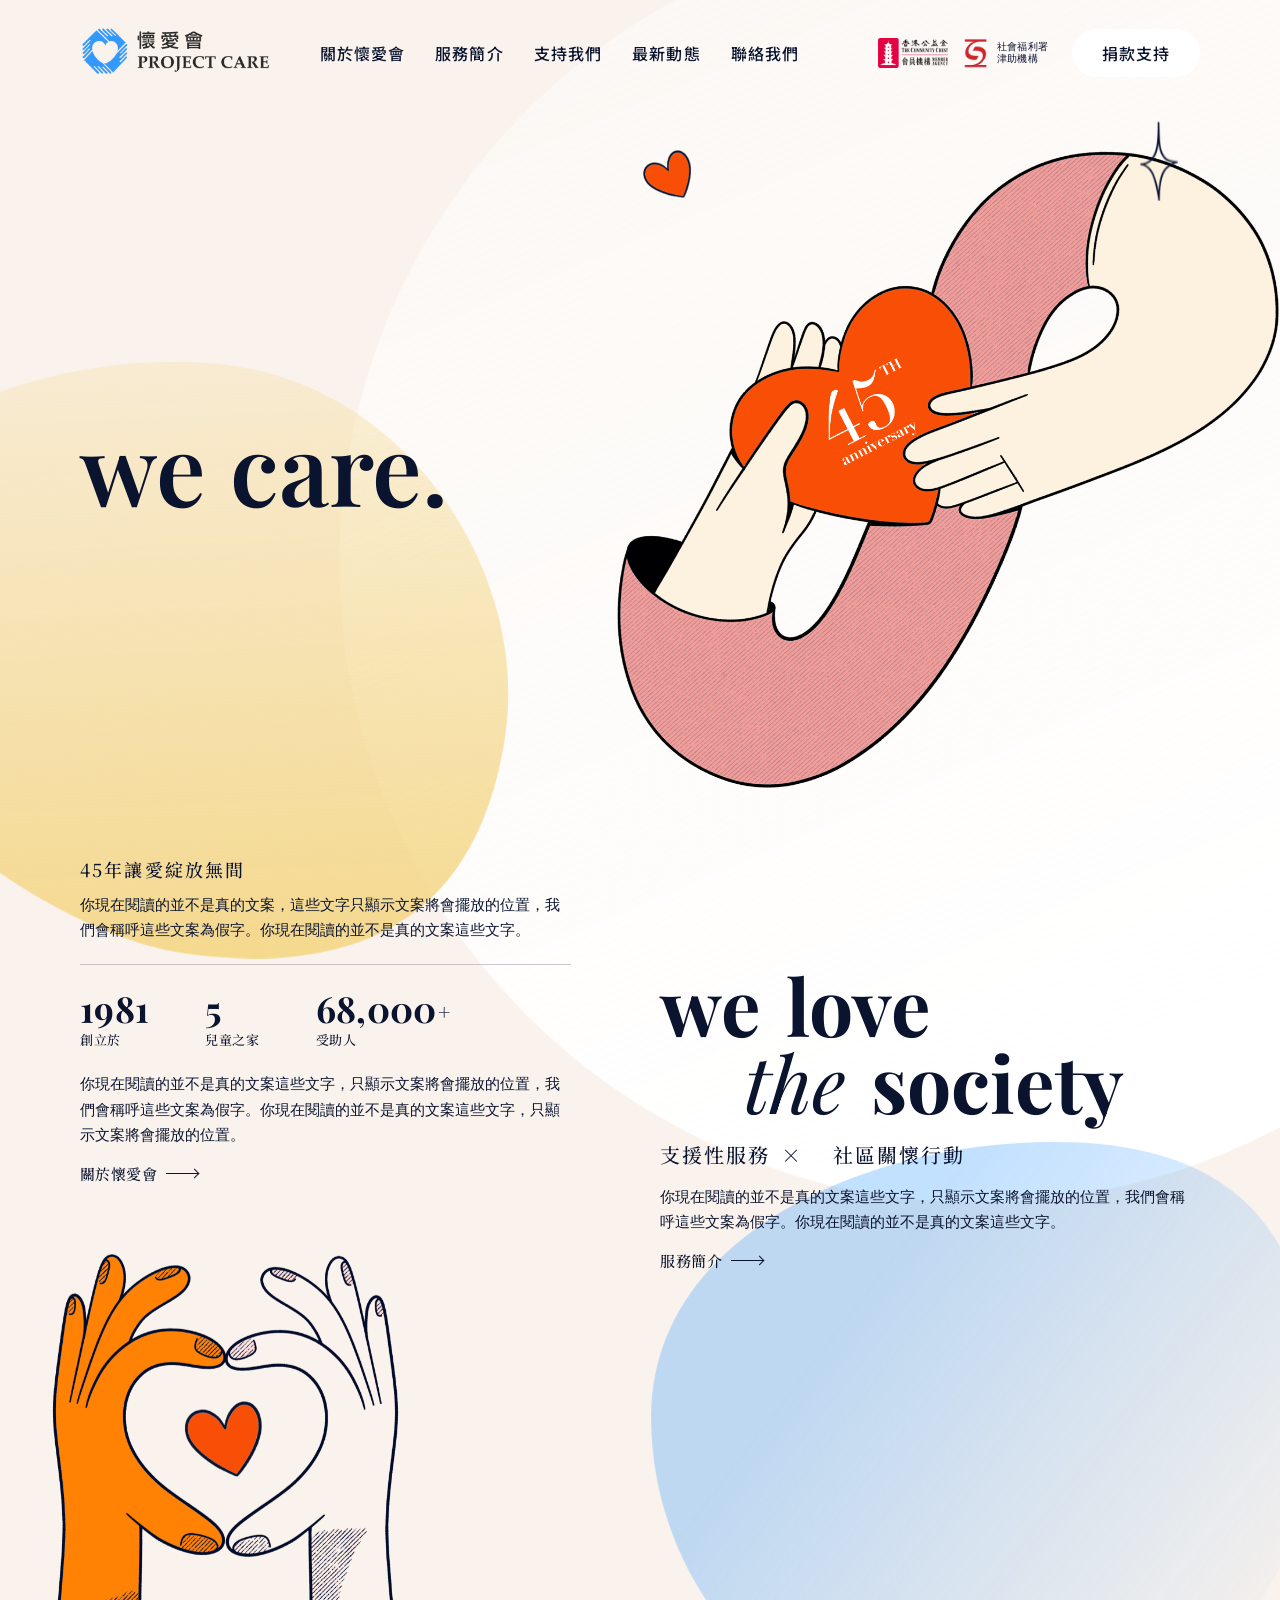
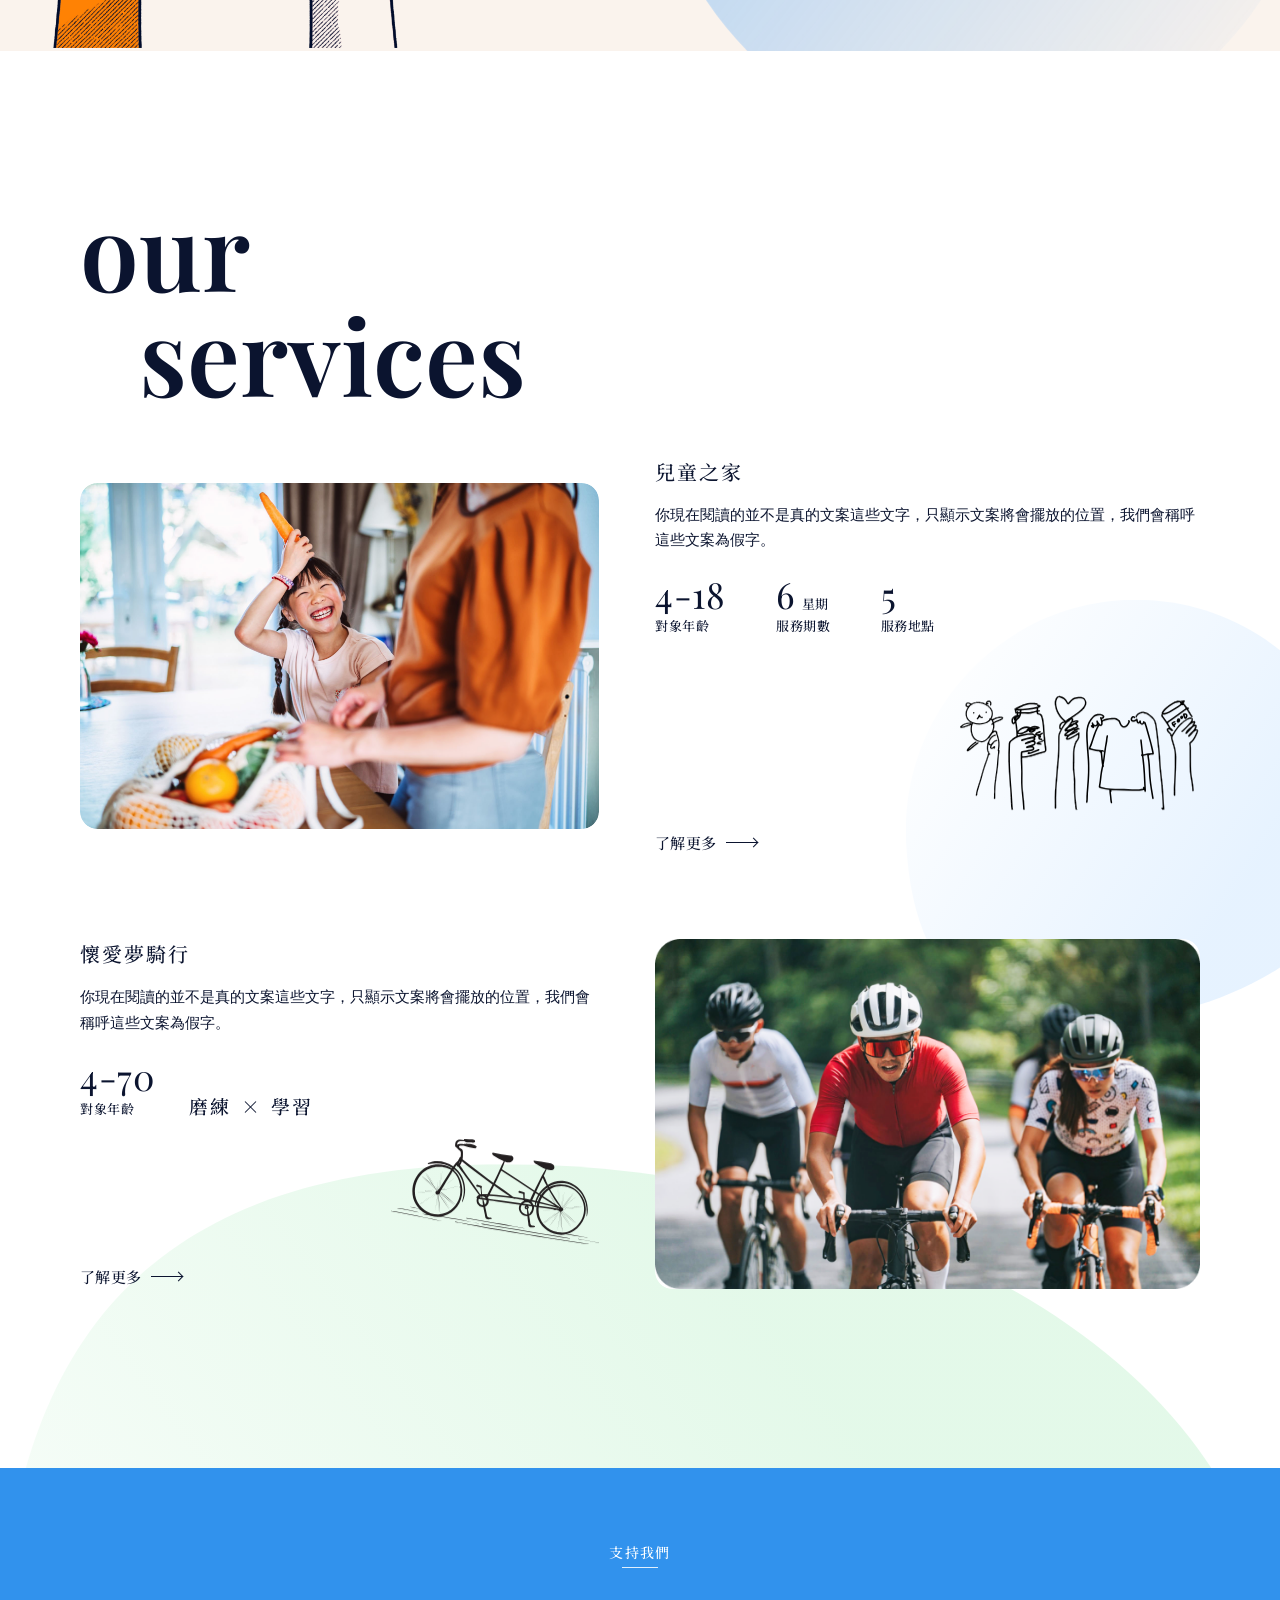
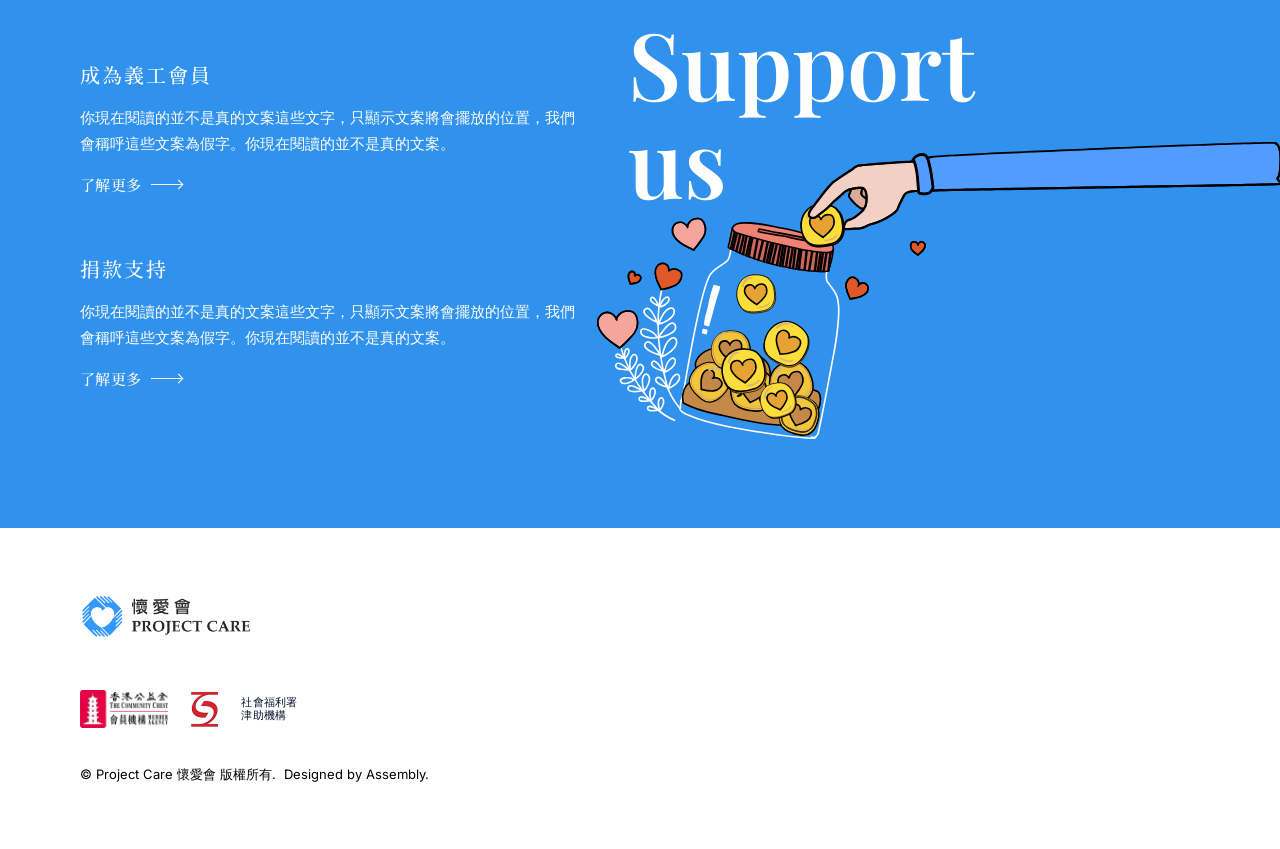
==== commit 0c8248e7: "V0.4" ====
--- a/index.html
+++ b/index.html
@@ -8,9 +8,9 @@
   <meta name="description" content="懷愛會 Project Care — 45 年讓愛綻放無間。支援性服務 × 社區關懷行動。" />
   <link rel="preconnect" href="https://fonts.googleapis.com" />
   <link rel="preconnect" href="https://fonts.gstatic.com" crossorigin />
-  <link href="https://fonts.googleapis.com/css2?family=Playfair+Display:ital,wght@0,400;0,500;0,600;0,700;1,400;1,500&family=Inter:wght@300;400;500&family=Noto+Serif+HK:wght@400;500;700&family=Noto+Sans+HK:wght@400;500;700&display=swap" rel="stylesheet" />
-  <link rel="stylesheet" href="style.css?v=6.5" />
-  <link rel="preload" href="script.js?v=5.2" as="script" />
+  <link href="https://fonts.googleapis.com/css2?family=Playfair+Display:ital,wght@0,400;0,500;0,600;0,700;1,400;1,500&family=Inter:wght@300;400;500&family=Noto+Serif+HK:wght@400;500;700&family=Noto+Sans+HK:wght@300;400;500;700&display=swap" rel="stylesheet" />
+  <link rel="stylesheet" href="style.css?v=7.3" />
+  <link rel="preload" href="script.js?v=5.4" as="script" />
   <!-- pre-paint: hide reveal targets before first paint (see style.css .fx-marked) -->
   <script>if(!matchMedia("(prefers-reduced-motion: reduce)").matches){document.documentElement.classList.add("js-fx");setTimeout(function(){document.documentElement.classList.add("fx-marked")},3000)}</script>
 </head>
@@ -246,12 +246,12 @@
         <img class="img i-foot-swd" src="assets/img/logo-swd.png" alt="" />
         <span class="t sans e-foot-swd-t">社會福利署<br>津助機構</span>
       </div>
-      <p class="t sans e-foot-copy">© Project Care 懷愛會 版權所有.&nbsp;&nbsp;Designed by Assembly.</p>
+      <p class="t sans e-foot-copy">© Project Care 懷愛會 版權所有.&nbsp;&nbsp;Designed by <a href="https://www.assembly.com.hk" target="_blank" rel="noopener">Assembly</a>.</p>
       </div>
     </footer>
 
   </div>
 
-  <script src="script.js?v=5.2"></script>
+  <script src="script.js?v=5.4"></script>
 </body>
 </html>
--- a/style.css
+++ b/style.css
@@ -264,9 +264,11 @@
    ================================================================= */
 .i-foot-logo{left:10.469%;top:19.048%;width:14.635%;}
 .e-foot-copy{left:10.625%;top:73.651%;font-size:.781cqw;color:#000;}
+.e-foot-copy a{ color:inherit; text-decoration:none; }
+.e-foot-copy a:hover{ color:var(--blue); text-decoration:underline; text-underline-offset:.15em; }
 .i-foot-chest{left:75.417%;top:24.127%;width:5.521%;}
 .i-foot-swd{left:83.177%;top:23.175%;width:2.604%;}
-.e-foot-swd-t{left:86.198%;top:24%;font-size:.68cqw;line-height:1.2;font-weight:500;text-transform:uppercase;letter-spacing:.02em;white-space:normal;}
+.e-foot-swd-t{left:86.198%;top:26%;font-size:.68cqw;line-height:1.2;font-weight:500;text-transform:uppercase;letter-spacing:.02em;white-space:normal;}
 
 /* =================================================================
    GROUPING WRAPPERS
@@ -609,26 +611,56 @@
 
   /* ---- NAV : logo + hamburger ---- */
   .nav{ display:block; }   /* desktop makes .nav a centring flex row; stack on mobile */
-  .nav__inner{ max-width:none; padding:14px 20px; align-items:center; }
+  .nav__inner{ position:relative; z-index:2; max-width:none; padding:14px 20px; align-items:center; }
   .nav__menu,.nav__right{ display:none; }
-  .nav__logo img{ height:40px; }
-  .nav__burger{ display:flex; flex-direction:column; justify-content:center;
-    gap:5px; margin-left:auto; width:34px; height:34px; padding:6px 4px;
-    background:none; border:0; cursor:pointer; }
-  .nav__burger span{ display:block; height:2px; width:100%; background:var(--navy);
-    border-radius:2px; transition:transform .25s ease, opacity .2s ease; }
-  .nav--open .nav__burger span:nth-child(1){ transform:translateY(7px) rotate(45deg); }
-  .nav--open .nav__burger span:nth-child(2){ opacity:0; }
-  .nav--open .nav__burger span:nth-child(3){ transform:translateY(-7px) rotate(-45deg); }
-  .nav__mobile{ display:flex; flex-direction:column; gap:4px;
-    max-height:0; overflow:hidden; transition:max-height .3s ease;
-    background:var(--cream); padding:0 20px; }
-  .nav--open .nav__mobile{ max-height:340px; padding:8px 20px 20px; }
-  .nav__mobile a{ font:500 16px/1 "Noto Sans HK","Inter",sans-serif;
-    letter-spacing:.07em; color:var(--navy); text-decoration:none; padding:12px 0;
-    border-bottom:1px solid rgba(11,20,47,.08); }
-  .nav__mobile-cta{ margin-top:12px; border:0!important; text-align:center;
-    background:var(--navy); color:#fff!important; border-radius:2em; padding:14px 0!important; }
+  .nav__logo img{ height:52px; transition:filter .25s ease; }   /* +30% (was 40px) */
+  /* logo turns white once the full-screen blue panel is open, so it stays
+     legible against it */
+  .nav--open .nav__logo img{ filter:brightness(0) invert(1); }
+  /* circular button: white fill + 2 lines while closed; while open the fill
+     drops out, leaving a 50%-opacity white ring around the (now white) X —
+     same circle size both states. Always sticky (position:fixed) so it stays
+     reachable no matter how far the page has scrolled — .nav itself is only
+     position:absolute, so without this the icon would scroll out of view. */
+  .nav__burger{ position:fixed; top:14px; right:20px; z-index:2; display:flex; flex-direction:column;
+    align-items:center; justify-content:center; gap:6px; margin-left:auto;
+    width:52px; height:52px; padding:0; background:#fff; border:1px solid transparent;
+    border-radius:50%; cursor:pointer; transition:background-color .25s ease, border-color .25s ease; }   /* circle +30% (was 40px); lines unchanged */
+  .nav__burger span{ display:block; height:2px; width:16px; background:var(--navy);
+    border-radius:2px; transition:transform .25s ease, opacity .2s ease, background-color .25s ease; }
+  .nav__burger span:nth-child(2){ display:none; }   /* 3 lines → 2 */
+  .nav--open .nav__burger{ background:transparent; border-color:rgba(255,255,255,.5); }
+  .nav--open .nav__burger span{ background:#fff; }
+  .nav--open .nav__burger span:nth-child(1){ transform:translateY(4px) rotate(45deg); }
+  .nav--open .nav__burger span:nth-child(3){ transform:translateY(-4px) rotate(-45deg); }
+  /* full-screen takeover: a blue circle radiates out from the hamburger
+     (its screen position is written to --mnav-x/--mnav-y by script.js right
+     before the class toggles) — clip-path animates the reveal/hide, so no
+     JS-driven per-frame work is needed. ease-in curve = slow start, fast
+     finish, per design ("慢後快"). */
+  /* links sit ~100px below the logo, not vertically centred (user feedback
+     2026-07-16) — 216px minus a further 50px per follow-up feedback */
+  .nav__mobile{ position:fixed; z-index:1; inset:0; display:flex; flex-direction:column;
+    justify-content:flex-start; gap:17px; margin:0; padding:166px 32px 0; background:var(--blue);
+    clip-path:circle(0px at var(--mnav-x, calc(100% - 37px)) var(--mnav-y, 31px));
+    transition:clip-path .65s cubic-bezier(.55,.055,.675,.19);
+    pointer-events:none; }
+  .nav--open .nav__mobile{
+    clip-path:circle(150% at var(--mnav-x, calc(100% - 37px)) var(--mnav-y, 31px));
+    pointer-events:auto; }
+  /* thinner weight (300, no divider lines between items (user feedback 2026-07-16);
+     +20% size (was 26px) */
+  .nav__mobile a{ font:300 31px/1 "Noto Sans HK","Inter",sans-serif;
+    letter-spacing:.06em; color:#fff; text-decoration:none; padding:6px 0; }
+  /* pinned 30px above the true bottom edge, independent of the link stack above it.
+     NOTE: selector must be ".nav__mobile a.nav__mobile-cta" (0,2,1) — plain
+     ".nav__mobile-cta" (0,1,0) loses the cascade to ".nav__mobile a" (0,1,1)
+     above, silently no-op'ing font-size/weight here (bug found 2026-07-16). */
+  .nav__mobile a.nav__mobile-cta{ position:absolute; left:32px; right:32px; bottom:30px; margin:0;
+    border:0!important; text-align:center; font-size:16px;   /* -50% vs the 31px links */
+    background:#fff; color:var(--blue)!important; border-radius:2em; padding:16px 0!important;
+    font-weight:600; }   /* a touch bolder than the 300 links */
+  html.nav-lock,body.nav-lock{ overflow:hidden; }
 
   /* ---- shared mobile type roles ---- */
   .disp{ font-size:72px; line-height:1.0; }
@@ -843,4 +875,5 @@
   .photo-frame__img{ transition:none; }
   a:hover .photo-frame__img,
   .s-card:has(a:hover) .photo-frame__img{ transform:none; }
-}
+  .nav__mobile{ transition:none; }
+}
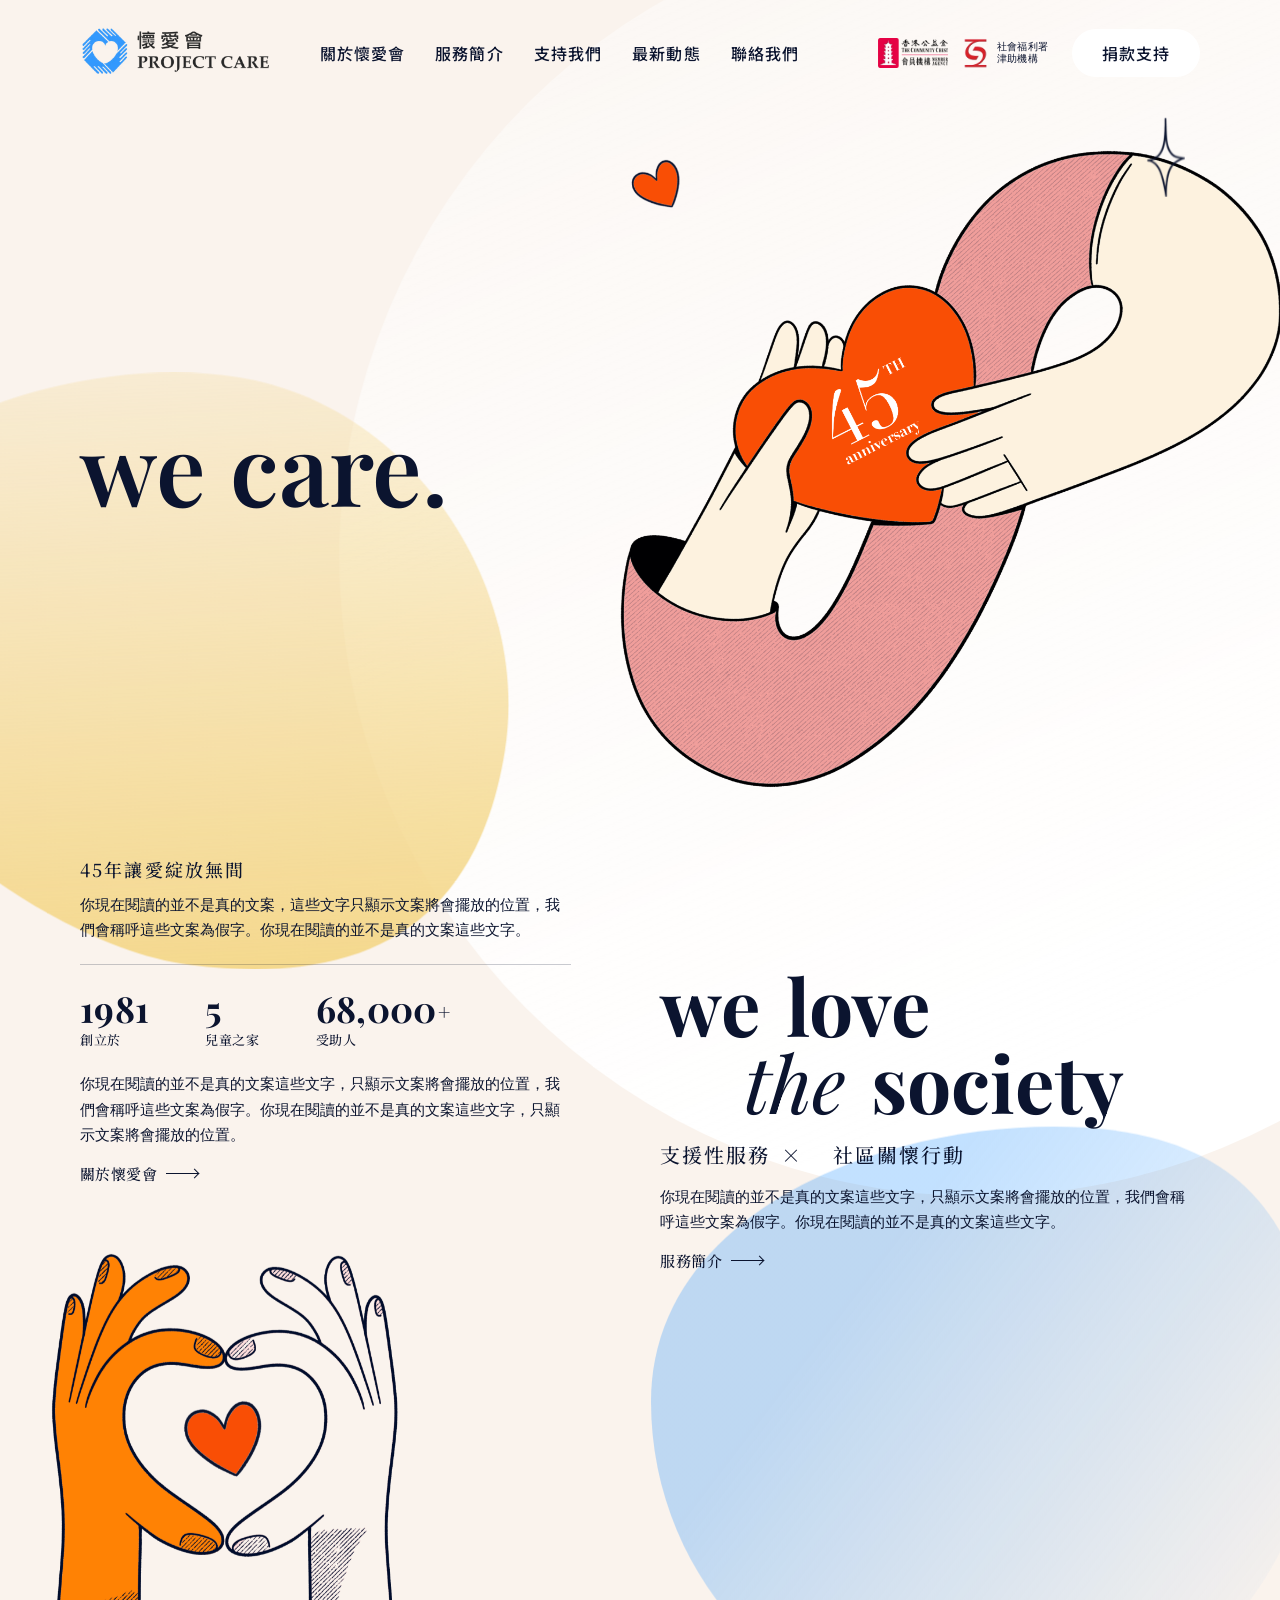
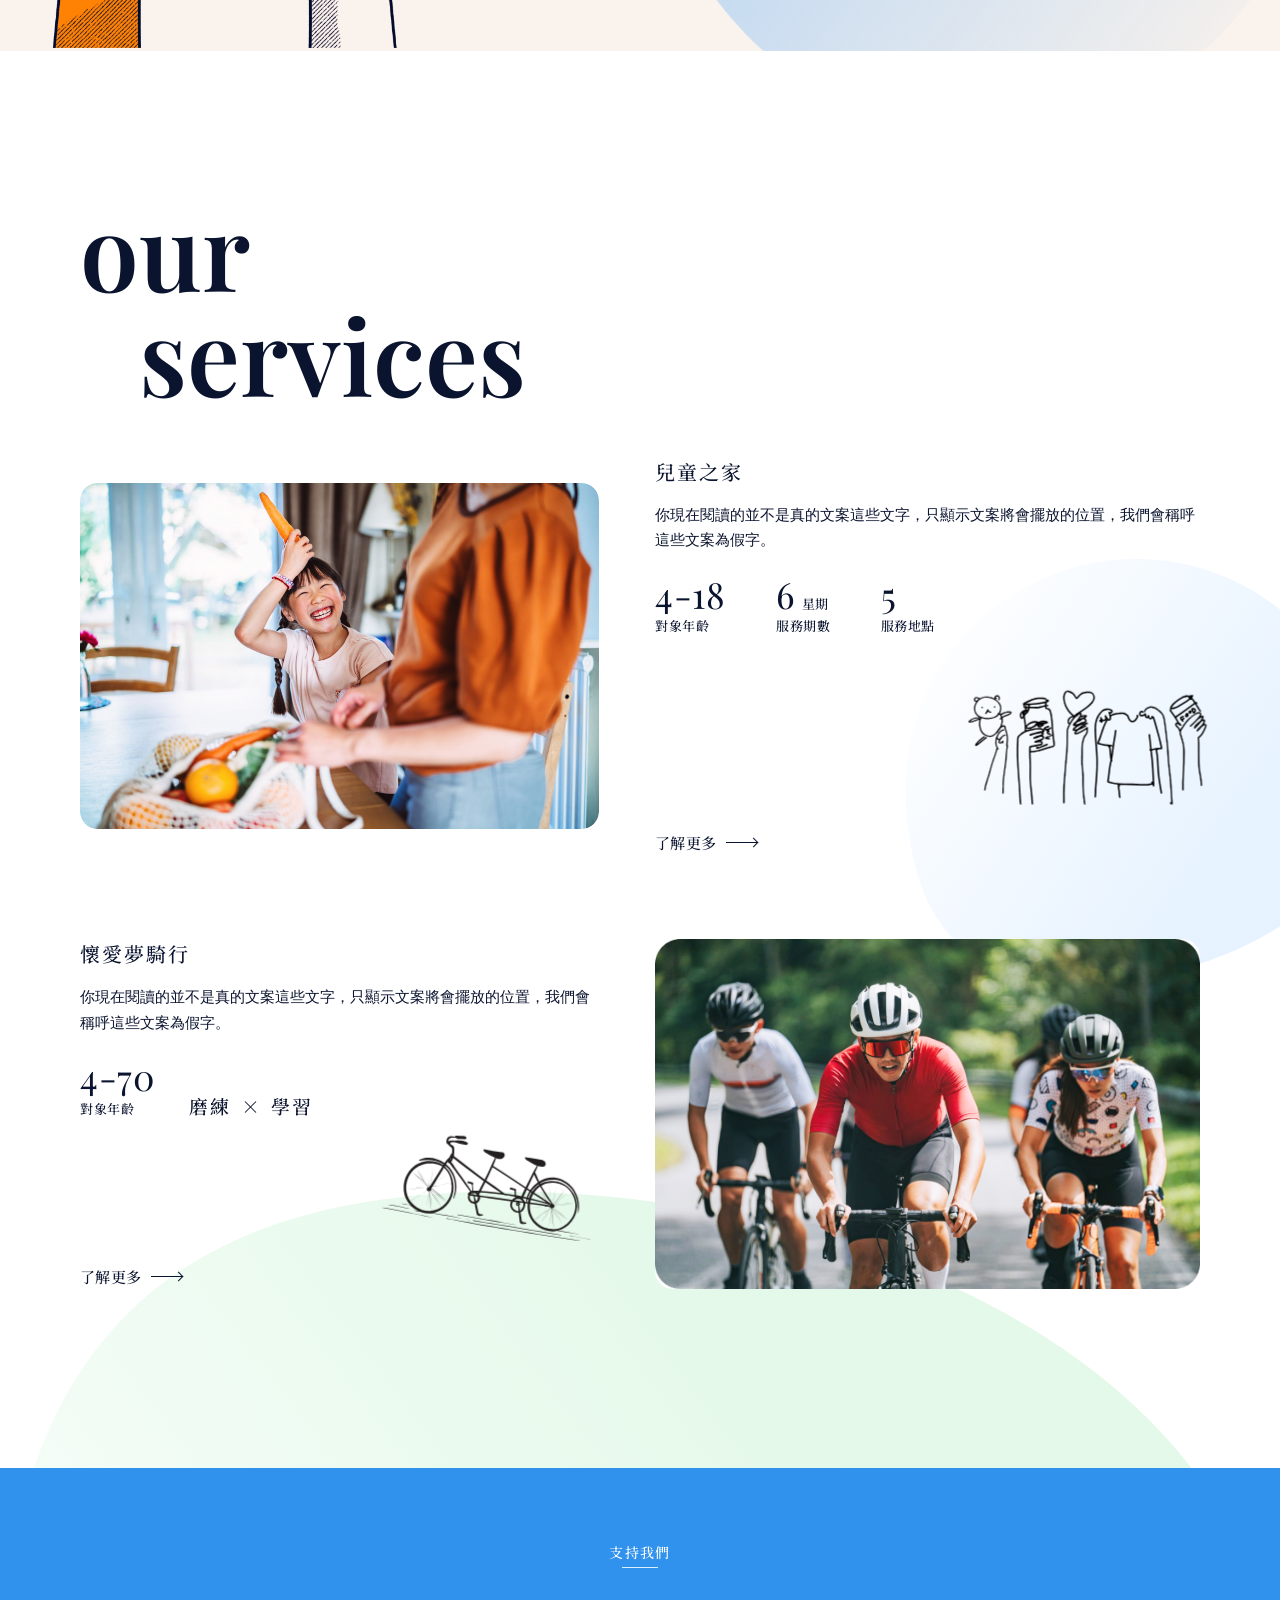
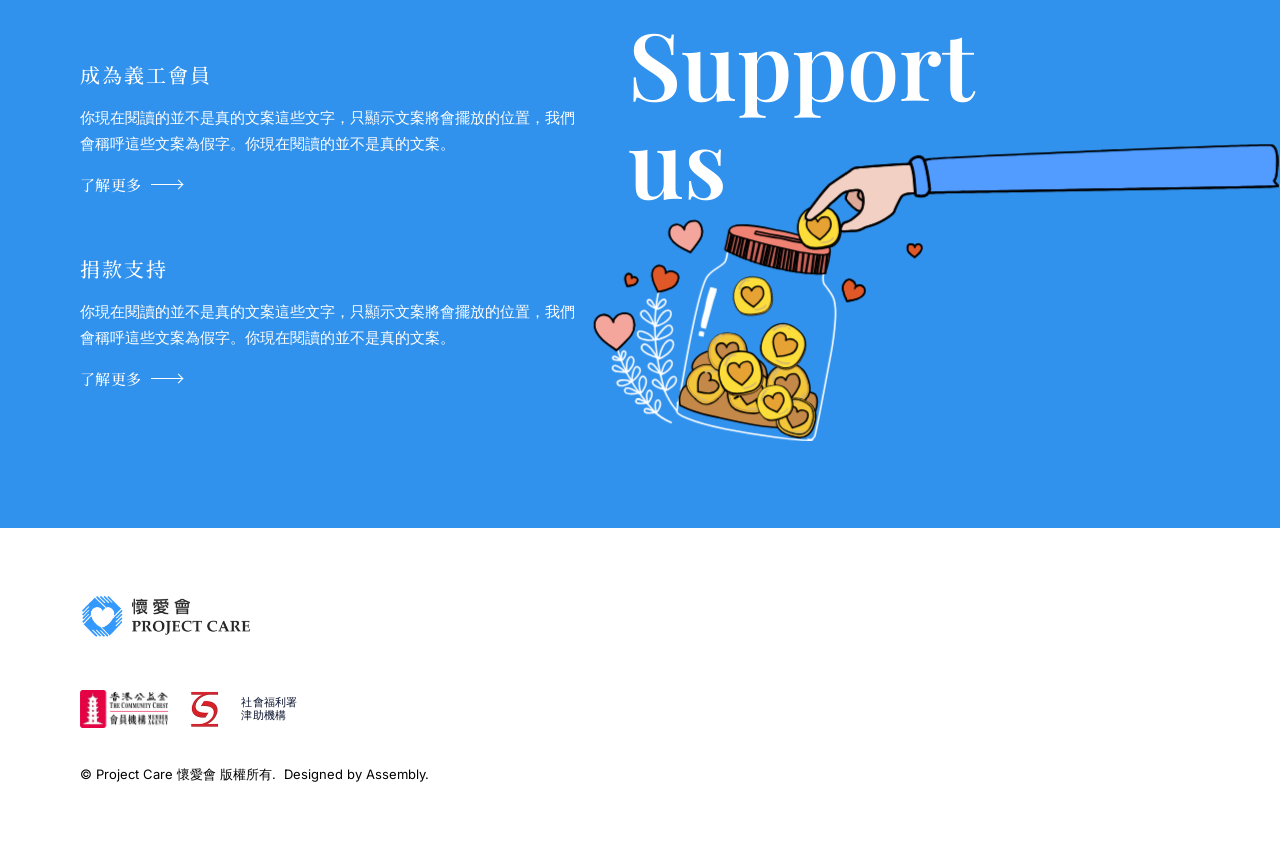
==== commit 480f1ce1: "V0.5" ====
--- a/index.html
+++ b/index.html
@@ -9,8 +9,8 @@
   <link rel="preconnect" href="https://fonts.googleapis.com" />
   <link rel="preconnect" href="https://fonts.gstatic.com" crossorigin />
   <link href="https://fonts.googleapis.com/css2?family=Playfair+Display:ital,wght@0,400;0,500;0,600;0,700;1,400;1,500&family=Inter:wght@300;400;500&family=Noto+Serif+HK:wght@400;500;700&family=Noto+Sans+HK:wght@300;400;500;700&display=swap" rel="stylesheet" />
-  <link rel="stylesheet" href="style.css?v=7.3" />
-  <link rel="preload" href="script.js?v=5.4" as="script" />
+  <link rel="stylesheet" href="style.css?v=7.8" />
+  <link rel="preload" href="script.js?v=5.7" as="script" />
   <!-- pre-paint: hide reveal targets before first paint (see style.css .fx-marked) -->
   <script>if(!matchMedia("(prefers-reduced-motion: reduce)").matches){document.documentElement.classList.add("js-fx");setTimeout(function(){document.documentElement.classList.add("fx-marked")},3000)}</script>
 </head>
@@ -130,7 +130,7 @@
         <span class="t ming e-wl-tag2">社區關懷行動</span>
       </div>
       <p class="t sans e-wl-body">你現在閱讀的並不是真的文案這些文字，只顯示文案將會擺放的位置，我們會稱呼這些文案為假字。你現在閱讀的並不是真的文案這些文字。</p>
-      <a class="t ming lnk e-wl-link" href="#services">服務簡介<span class="arr"></span></a>
+      <a class="t ming lnk e-wl-link" href="services.html">服務簡介<span class="arr"></span></a>
         </div>
       </div>
 
@@ -252,6 +252,6 @@
 
   </div>
 
-  <script src="script.js?v=5.4"></script>
+  <script src="script.js?v=5.7"></script>
 </body>
 </html>
--- a/style.css
+++ b/style.css
@@ -161,20 +161,22 @@
 .e-wl-the   {left:55.417%;top:76.708%;font-size:3.854cqw;font-weight:400;font-style:italic;line-height:1.378;}
 
 .e-intro-sub{left:10.625%;top:36.466%;font-size:1.302cqw;letter-spacing:.1em;}
-.e-intro-b1{left:10.625%;top:38.687%;width:18.698%;font-size:.781cqw;}
+.e-intro-b1{left:10.625%;top:38.687%;width:25.382%;font-size:.781cqw;}   /* 4 grid columns */
 .e-intro-div{left:10.625%;top:46.140%;width:18.698%;}
+/* stats compressed into the same 4-col block as the body text above/below —
+   lefts are grid column starts 1/2/3 of that block (68,000+ ends inside col 4) */
 .e-stat1n{left:10.573%;top:49.778%;font-size:2.865cqw;}
 .e-stat1l{left:10.573%;top:53.150%;font-size:.938cqw;}
-.e-stat2n{left:22.552%;top:49.690%;font-size:2.865cqw;}
-.e-stat2l{left:22.552%;top:53.150%;font-size:.938cqw;}
-.e-stat3n{left:30.573%;top:49.778%;font-size:2.865cqw;}
-.e-stat3l{left:30.625%;top:53.150%;font-size:.938cqw;}
-.e-intro-b2{left:10.625%;top:55.146%;width:32.031%;font-size:.781cqw;}
-.e-intro-about{left:10.573%;top:58.516%;font-size:.938cqw;}
+.e-stat2n{left:19.4%;top:49.690%;font-size:2.865cqw;}   /* optically centred between 1981 and 68,000+ (col-2 start sat too close to 1981) */
+.e-stat2l{left:19.4%;top:53.150%;font-size:.938cqw;}
+.e-stat3n{left:25.2%;top:49.778%;font-size:2.865cqw;}   /* 68,000+ right edge lands on the 4-col right edge (36.007%) */
+.e-stat3l{left:25.2%;top:53.150%;font-size:.938cqw;}
+.e-intro-b2{left:10.625%;top:55.146%;width:25.382%;font-size:.781cqw;}   /* 4 grid columns, matches e-intro-b1 */
+.e-intro-about{left:10.573%;top:59.6%;font-size:.938cqw;}   /* gap under e-intro-b2 tuned to match the 服務簡介 link's 25px; L tier re-nudges (text wraps deeper there) */
 
 .e-wl-tag{left:57.292%;top:83.005%;font-size:1.510cqw;}
 .e-wl-tag2{left:68.229%;top:83.005%;font-size:1.510cqw;}
-.e-wl-body{left:57.292%;top:85.359%;width:25.365%;font-size:.781cqw;}
+.e-wl-body{left:57.292%;top:85.359%;width:25.382%;font-size:.781cqw;}   /* 4 grid columns */
 .e-wl-link{left:57.292%;top:88.685%;font-size:.938cqw;}
 
 .i-hero-hand{left:45%;top:7%;width:54%;z-index:2;}  /* hero hand + 45th heart, full image (not cut at right) */
@@ -220,8 +222,8 @@
 .e-c1-s1,.e-c1-s2,.e-c1-s3,.e-c2-s1{ font-weight:400; letter-spacing:.02em; }
 
 .i-photo-kids{left:15.990%;top:26.500%;width:33.333%;height:25.625%;}
-.e-c1-h{left:53.594%;top:26.184%;font-size:1.510cqw;}
-.e-c1-b{left:53.594%;top:29.188%;width:23.073%;font-size:.781cqw;}
+.e-c1-h{left:53.594%;top:26.75%;font-size:1.510cqw;}   /* heading sits just below the photo's top edge, not above it */
+.e-c1-b{left:53.594%;top:29.5%;width:25.382%;font-size:.781cqw;}   /* 4 grid columns */
 .e-c1-s1{left:53.333%;top:33.188%;font-size:2.344cqw;}
 .e-c1-s2{left:60.990%;top:33.188%;font-size:2.344cqw;}
 .e-c1-s3{left:67.708%;top:33.188%;font-size:2.344cqw;}
@@ -233,8 +235,8 @@
 .i-svc-family{left:66.794%;top:35.500%;width:18.065%;}
 
 .i-photo-cycling{left:50.625%;top:60.250%;width:33.333%;height:25.625%;}
-.e-c2-h{left:17.135%;top:59.746%;font-size:1.510cqw;}
-.e-c2-b{left:17.135%;top:62.750%;width:23.073%;font-size:.781cqw;}
+.e-c2-h{left:17.135%;top:60.31%;font-size:1.510cqw;}   /* heading sits just below the photo's top edge, not above it */
+.e-c2-b{left:17.135%;top:63.06%;width:25.382%;font-size:.781cqw;}   /* 4 grid columns */
 .e-c2-s1{left:17.292%;top:67.125%;font-size:2.344cqw;}
 .e-c2-tag{left:25.521%;top:68.750%;font-size:1.198cqw;}
 .e-c2-tag .x{ color:currentColor; margin:0 .5em; }
@@ -263,7 +265,7 @@
    FOOTER   (1920 x 315)
    ================================================================= */
 .i-foot-logo{left:10.469%;top:19.048%;width:14.635%;}
-.e-foot-copy{left:10.625%;top:73.651%;font-size:.781cqw;color:#000;}
+.e-foot-copy{left:10.625%;top:79.17%;font-size:.781cqw;color:#000;}   /* bottom gap trimmed 30% (58px→41px at 1920) */
 .e-foot-copy a{ color:inherit; text-decoration:none; }
 .e-foot-copy a:hover{ color:var(--blue); text-decoration:underline; text-underline-offset:.15em; }
 .i-foot-chest{left:75.417%;top:24.127%;width:5.521%;}
@@ -541,17 +543,19 @@
 @media (min-width:1440px) and (max-width:1919px){
   /* body stepped to 14px + boxes widened to stay ~2 lines, followers nudged
      down a touch so the slightly taller text never reaches the buttons/stats */
-  .e-intro-b1{ width:25%; font-size:14px; }
-  .e-intro-b2{ width:43%; font-size:14px; }
-  .e-wl-body{ width:34%; font-size:14px; }
+  .e-intro-b1{ width:25.382%; font-size:14px; }   /* 4 grid columns, matches XL tier */
+  .e-intro-b2{ width:25.382%; font-size:14px; }
+  /* 14px text wraps one line deeper here than at XL — keep the link clear of it */
+  .e-intro-about{ top:60.5%; }
+  .e-wl-body{ width:25.382%; font-size:14px; }   /* 4 grid columns */
   .e-wl-link{ top:90.5%; }
-  .e-c1-b{ width:31%; font-size:14px; }
+  .e-c1-b{ width:25.382%; font-size:14px; }
   .e-c1-s1,.e-c1-s2,.e-c1-s3{ top:35.5%; }
   .e-c1-star{ top:37%; }
   .e-c1-l1,.e-c1-l2,.e-c1-l3{ top:39%; font-size:11px; }
   .i-svc-family{ top:38%; }
   .e-c1-link{ top:42.5%; }
-  .e-c2-b{ width:31%; font-size:14px; }
+  .e-c2-b{ width:25.382%; font-size:14px; }
   .e-c2-s1{ top:68%; }
   .e-c2-tag{ top:69.5%; }
   .e-c2-l1{ top:71.5%; font-size:11px; }
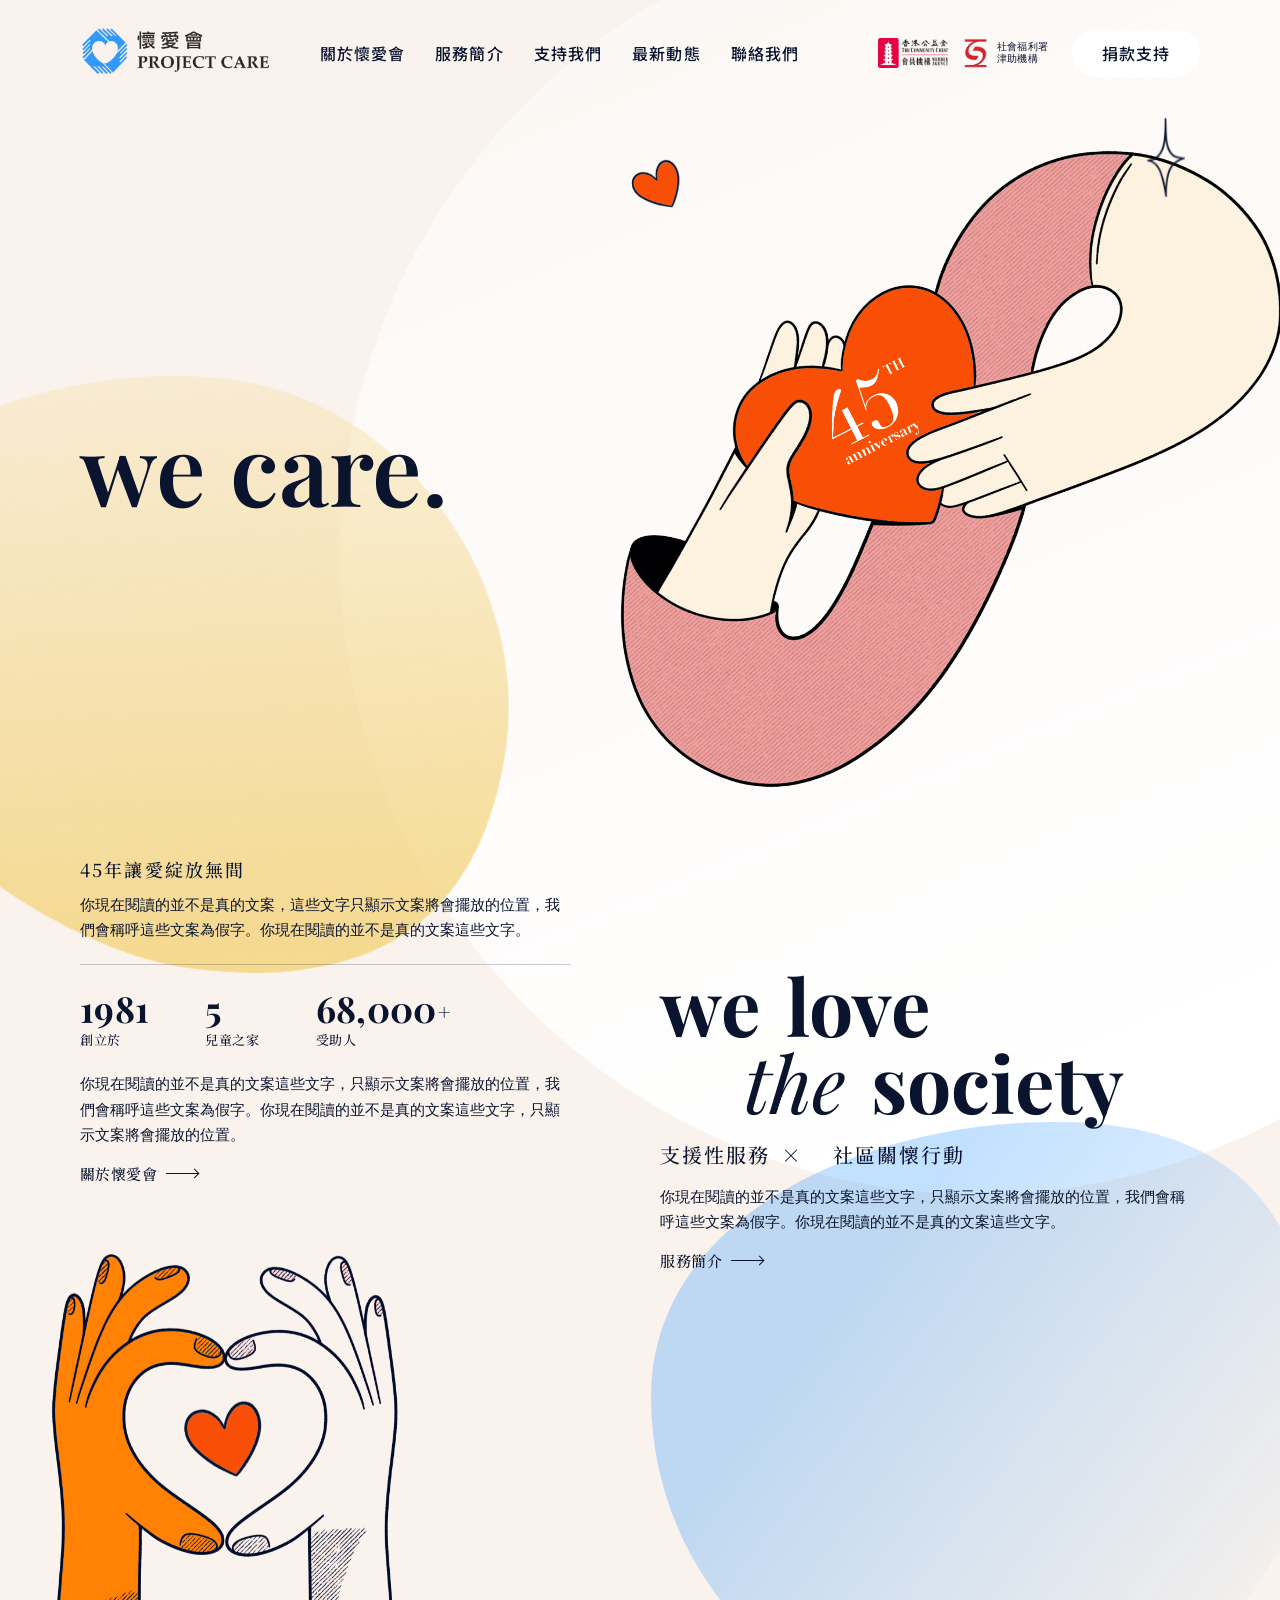
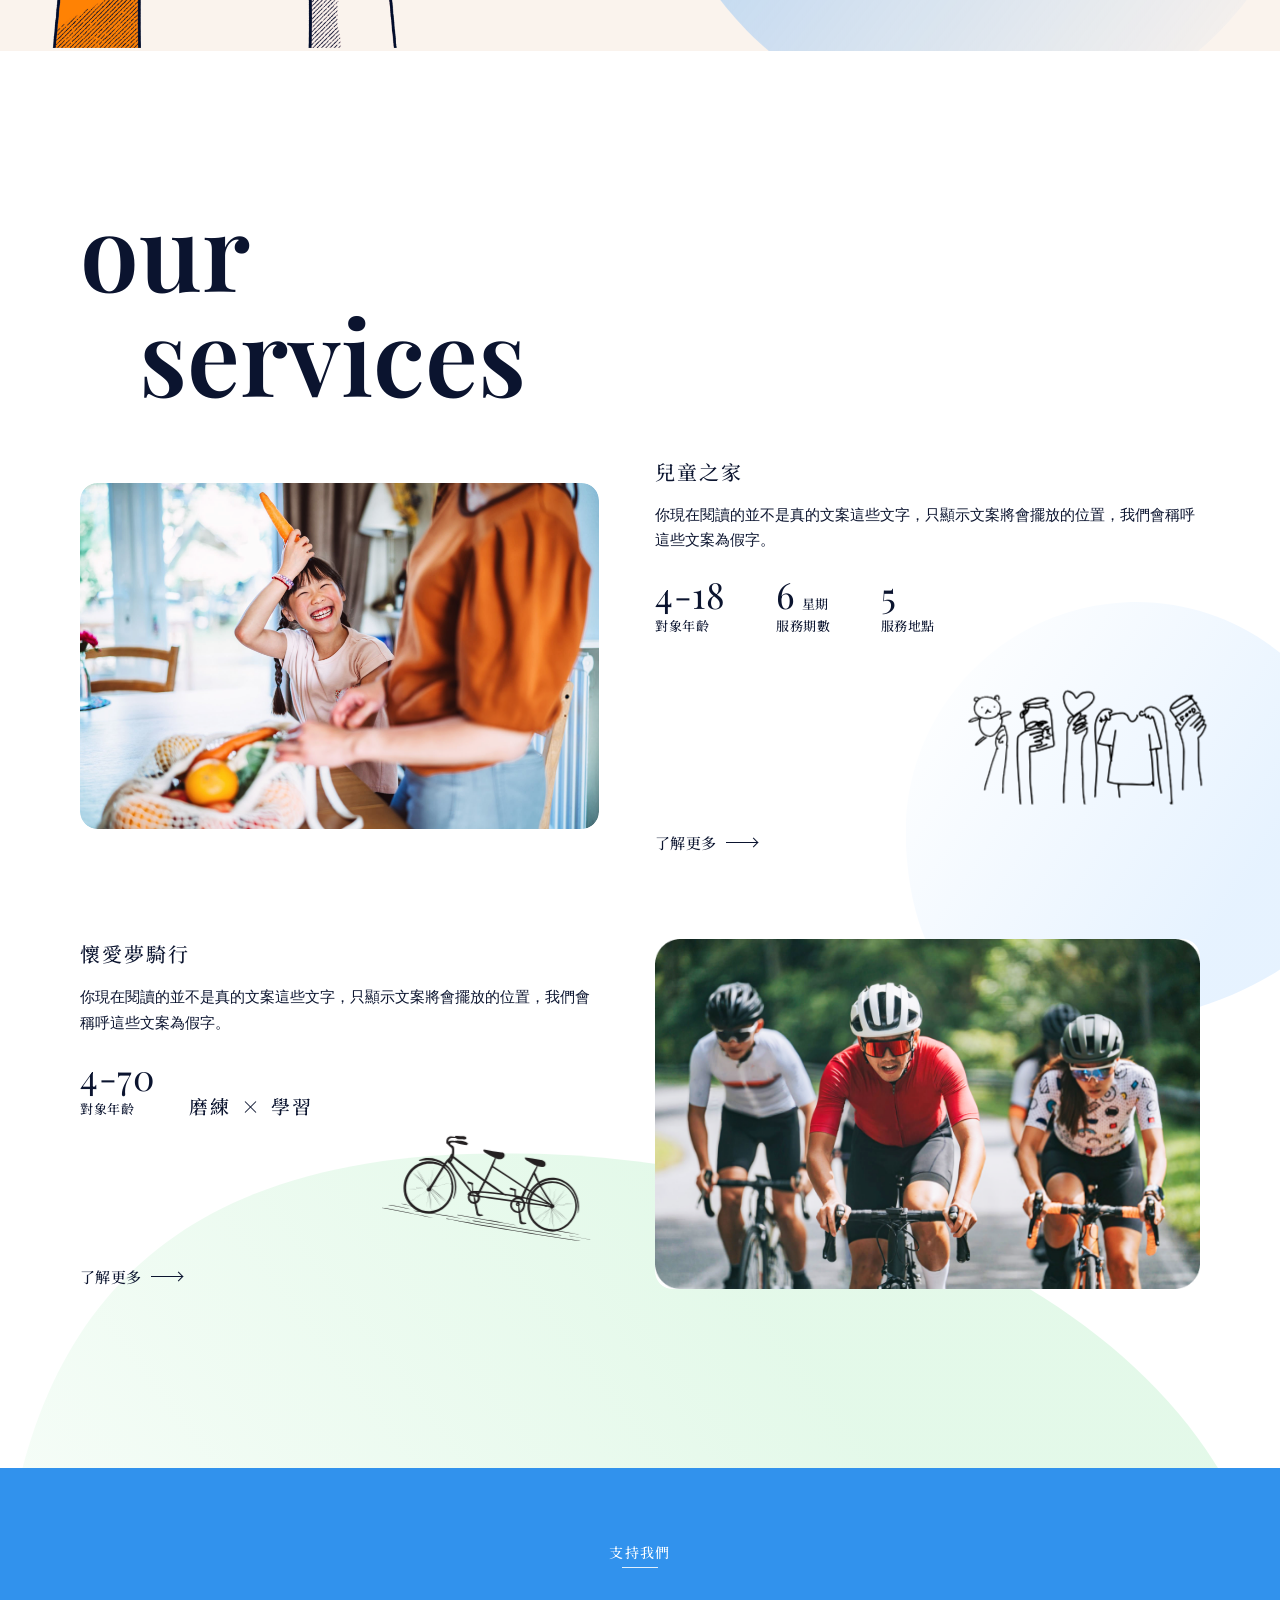
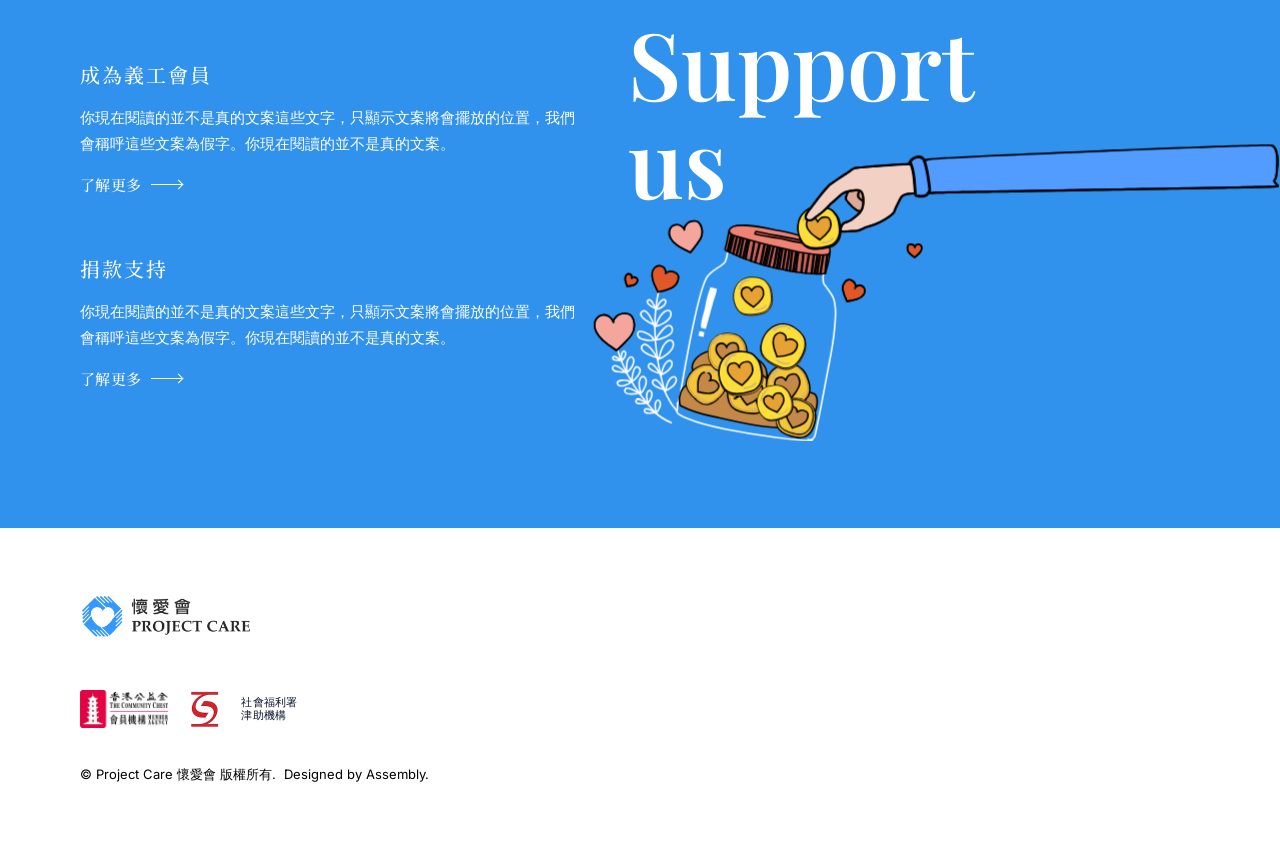
==== commit c9109958: "v0.6" ====
--- a/index.html
+++ b/index.html
@@ -9,7 +9,7 @@
   <link rel="preconnect" href="https://fonts.googleapis.com" />
   <link rel="preconnect" href="https://fonts.gstatic.com" crossorigin />
   <link href="https://fonts.googleapis.com/css2?family=Playfair+Display:ital,wght@0,400;0,500;0,600;0,700;1,400;1,500&family=Inter:wght@300;400;500&family=Noto+Serif+HK:wght@400;500;700&family=Noto+Sans+HK:wght@300;400;500;700&display=swap" rel="stylesheet" />
-  <link rel="stylesheet" href="style.css?v=7.8" />
+  <link rel="stylesheet" href="style.css?v=7.9" />
   <link rel="preload" href="script.js?v=5.7" as="script" />
   <!-- pre-paint: hide reveal targets before first paint (see style.css .fx-marked) -->
   <script>if(!matchMedia("(prefers-reduced-motion: reduce)").matches){document.documentElement.classList.add("js-fx");setTimeout(function(){document.documentElement.classList.add("fx-marked")},3000)}</script>
--- a/style.css
+++ b/style.css
@@ -647,10 +647,12 @@
   .nav__mobile{ position:fixed; z-index:1; inset:0; display:flex; flex-direction:column;
     justify-content:flex-start; gap:17px; margin:0; padding:166px 32px 0; background:var(--blue);
     clip-path:circle(0px at var(--mnav-x, calc(100% - 37px)) var(--mnav-y, 31px));
-    transition:clip-path .65s cubic-bezier(.55,.055,.675,.19);
+    visibility:hidden;   /* fully gone when closed — clip-path alone left the blue layer "present", tinting iOS Safari's toolbar blue after the menu closed (and links stayed tabbable) */
+    transition:clip-path .65s cubic-bezier(.55,.055,.675,.19), visibility 0s .65s;
     pointer-events:none; }
   .nav--open .nav__mobile{
     clip-path:circle(150% at var(--mnav-x, calc(100% - 37px)) var(--mnav-y, 31px));
+    visibility:visible; transition:clip-path .65s cubic-bezier(.55,.055,.675,.19), visibility 0s 0s;
     pointer-events:auto; }
   /* thinner weight (300, no divider lines between items (user feedback 2026-07-16);
      +20% size (was 26px) */
